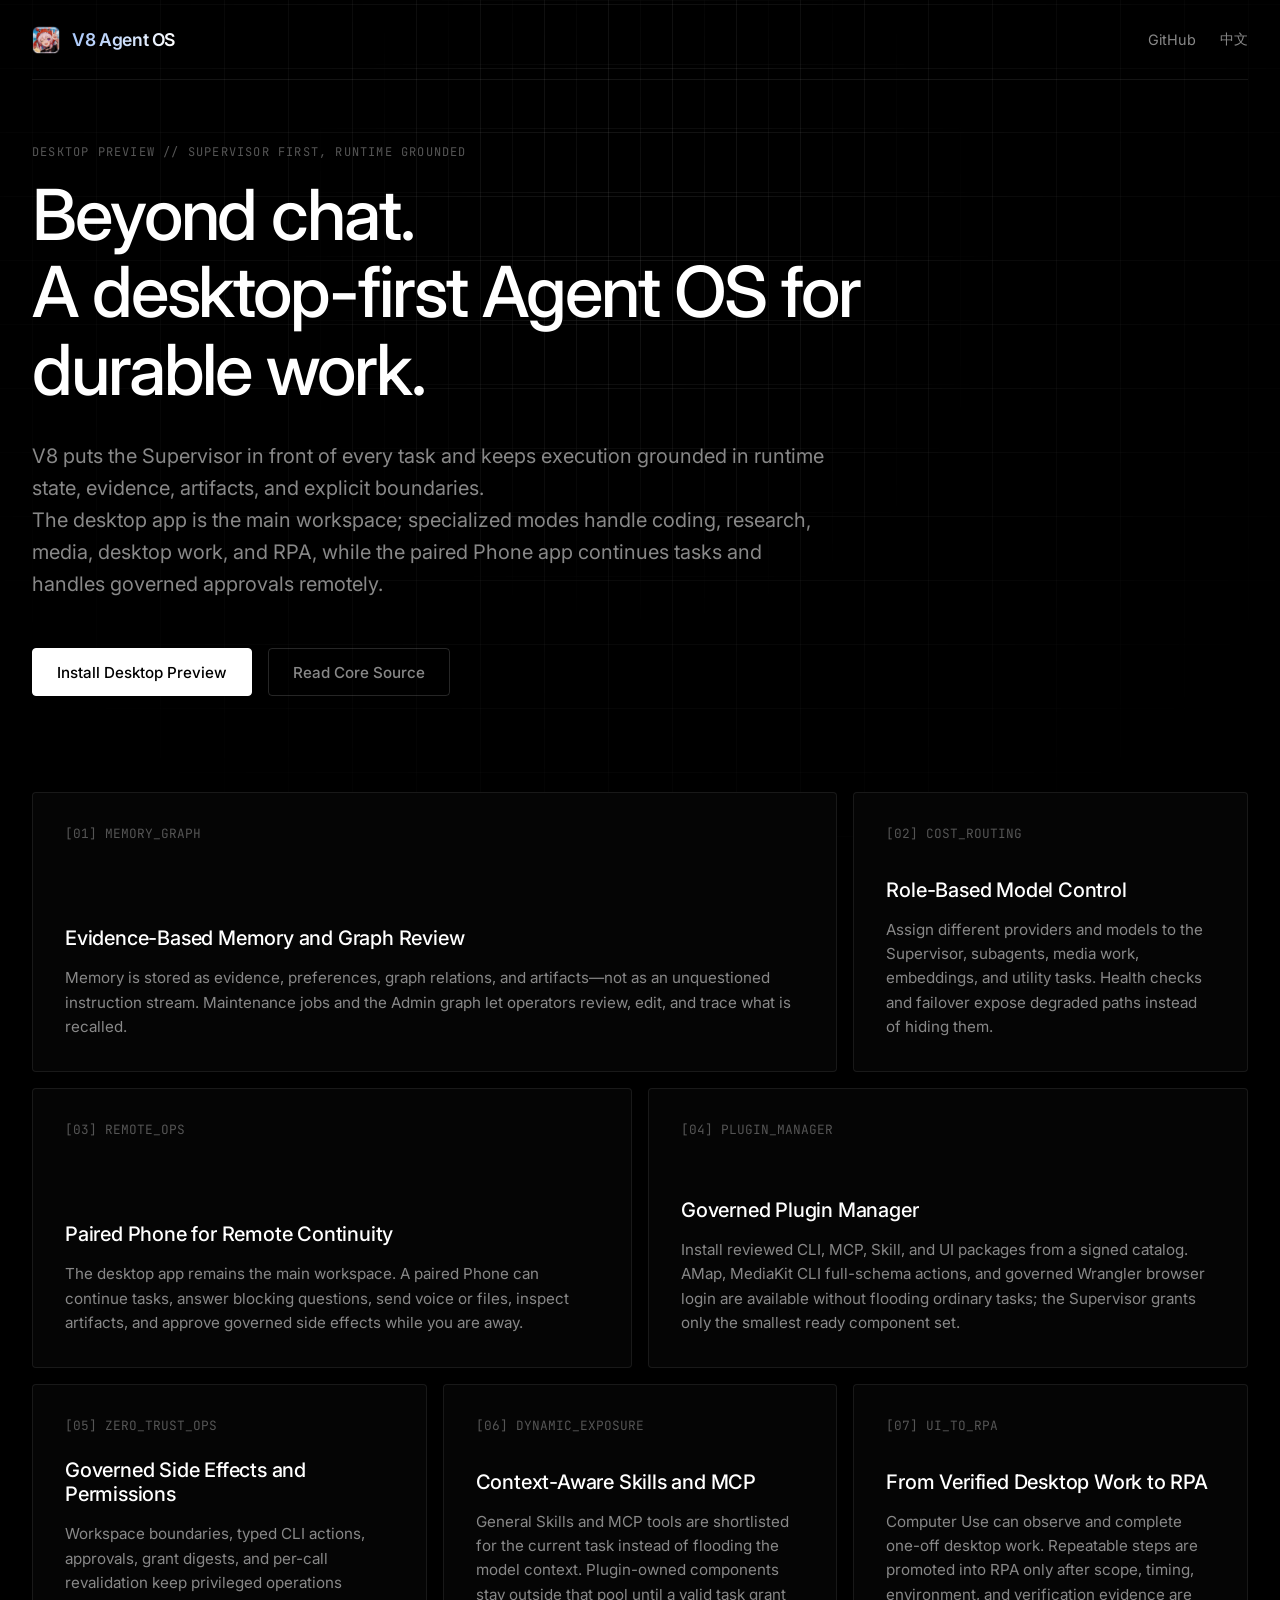
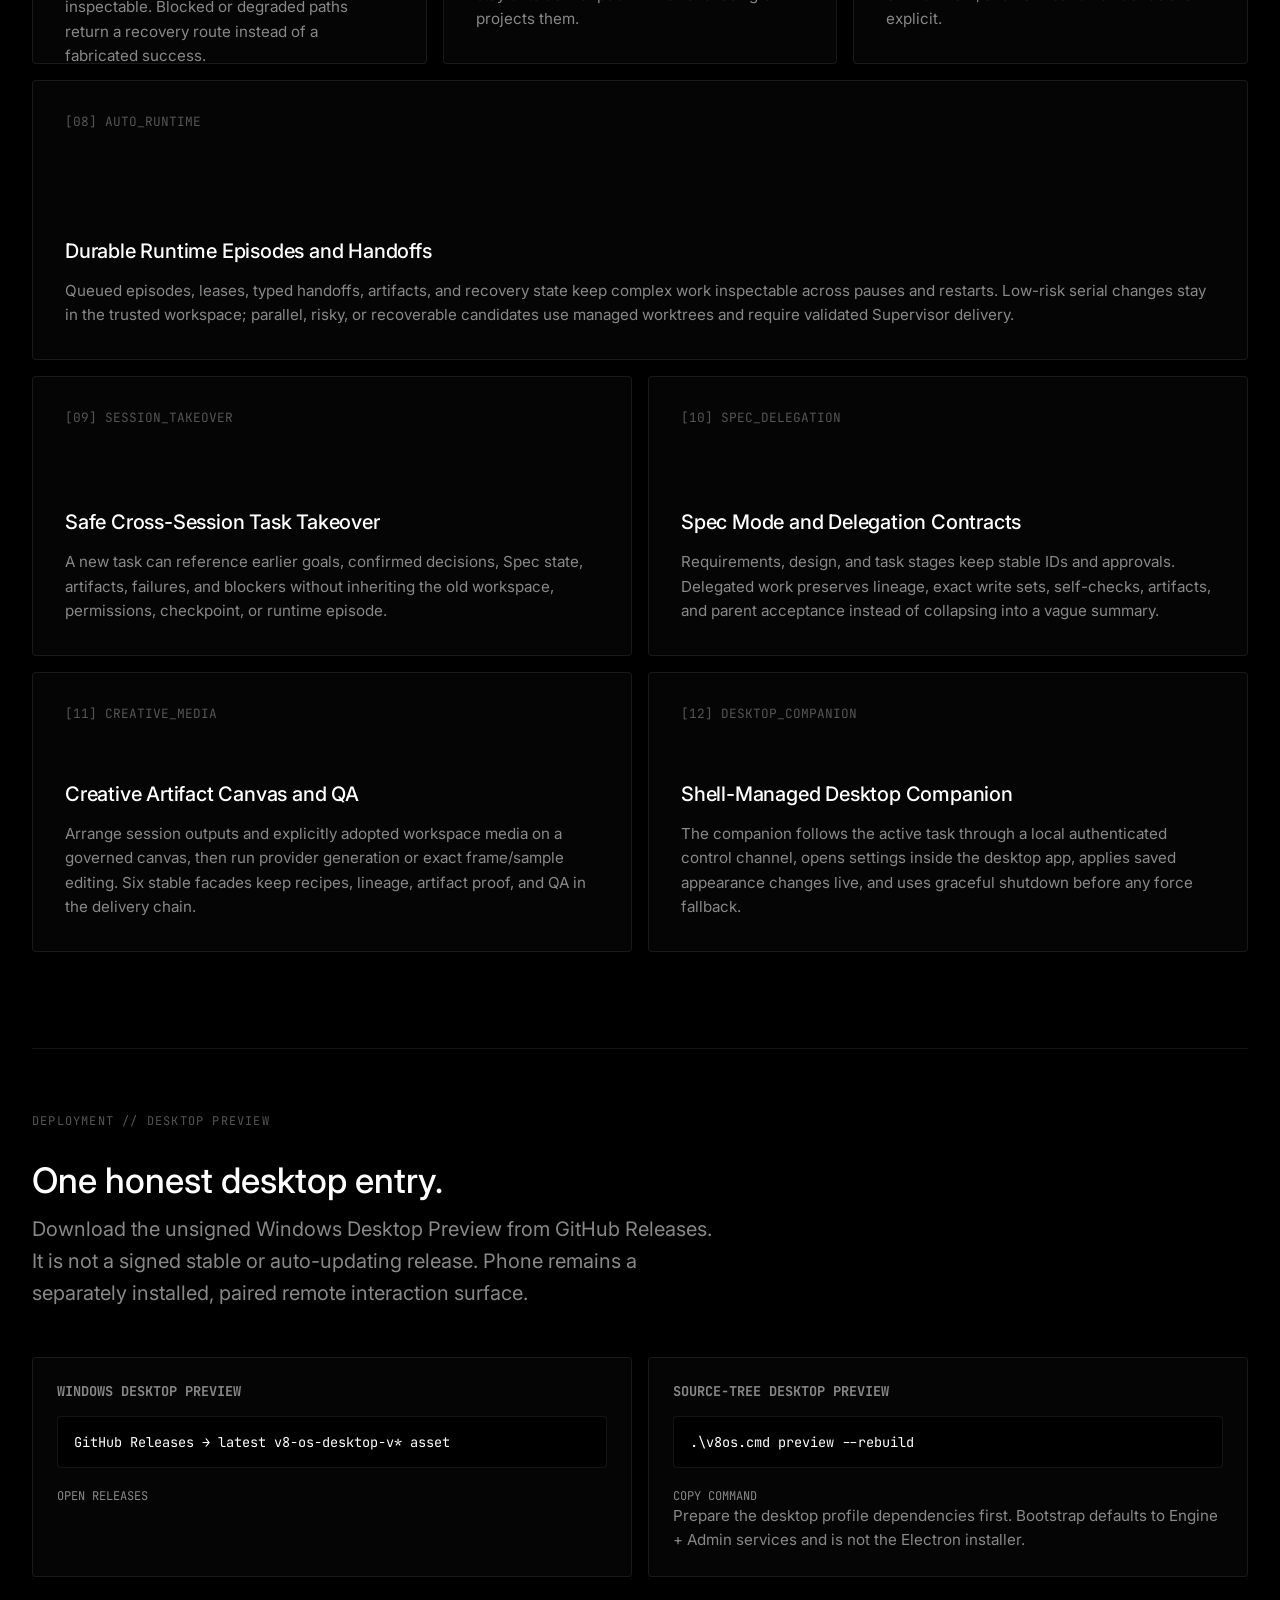
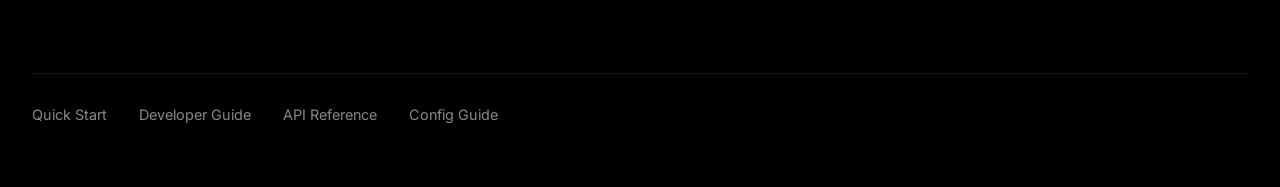
==== index.html @ 0bb6c333 "docs(site): surface creative workbench and plugin packages" ====
<!doctype html>
<html lang="en">
  <head>
    <meta charset="UTF-8" />
    <meta name="viewport" content="width=device-width, initial-scale=1.0" />
    <title>V8 Agent OS - Desktop-First Agent Workspace</title>
    <meta
      name="description"
      content="V8 Agent OS is a local-first desktop Agent workspace with Supervisor-led orchestration, recoverable runtimes, governed plugins, paired Phone access, a Creative Artifact Canvas, and verifiable artifacts."
    />
    <link rel="icon" type="image/png" href="./assets/brand-mark.png" />
    <link rel="stylesheet" href="./assets/styles.css" />
    <link href="https://fonts.googleapis.com/css2?family=Inter:wght@400;500;600&family=JetBrains+Mono:wght@400;500&display=swap" rel="stylesheet">
  </head>
  <body>
    <div class="site-shell">
      
      <header class="topbar">
        <a class="brand" href="./index.html">
          <img src="./assets/brand-mark.png" alt="V8 Agent OS Logo" />
          <span>V8 Agent OS</span>
        </a>
        <div class="topbar-actions">
          <a href="https://github.com/justForever17/v8-agent-os" target="_blank" rel="noreferrer">GitHub</a>
          <a href="./zh/index.html">中文</a>
        </div>
      </header>

      <main>
        <section class="hero">
          <span class="mono-label">Desktop Preview // Supervisor First, Runtime Grounded</span>
          <h1 class="display">Beyond chat.<br />A desktop-first Agent OS for durable work.</h1>
          <p class="lede">
            V8 puts the Supervisor in front of every task and keeps execution grounded in runtime state, evidence, artifacts, and explicit boundaries.<br />
            The desktop app is the main workspace; specialized modes handle coding, research, media, desktop work, and RPA, while the paired Phone app continues tasks and handles governed approvals remotely.
          </p>
          <div class="hero-actions">
            <a class="btn btn-primary" href="#install">Install Desktop Preview</a>
            <a class="btn btn-secondary" href="https://github.com/justForever17/v8-agent-os" target="_blank">Read Core Source</a>
          </div>
        </section>

        <section class="bento-grid">
          
          <!-- 1. MEMORY -->
          <article class="bento-card span-8">
            <div class="flip-inner">
              <div class="flip-front">
                <div class="card-icon">[01] MEMORY_GRAPH</div>
                <h3 class="card-title">Evidence-Based Memory and Graph Review</h3>
                <p class="card-desc">Memory is stored as evidence, preferences, graph relations, and artifacts—not as an unquestioned instruction stream. Maintenance jobs and the Admin graph let operators review, edit, and trace what is recalled.</p>
              </div>
              <div class="flip-back">
                <div class="card-image-wrapper">
                  <img src="./image/memory.png" alt="Memory Graph UI" />
                </div>
              </div>
            </div>
          </article>

          <!-- 2. ROUTING -->
          <article class="bento-card span-4">
            <div class="flip-inner">
              <div class="flip-front">
                <div class="card-icon">[02] COST_ROUTING</div>
                <h3 class="card-title">Role-Based Model Control</h3>
                <p class="card-desc">Assign different providers and models to the Supervisor, subagents, media work, embeddings, and utility tasks. Health checks and failover expose degraded paths instead of hiding them.</p>
              </div>
              <div class="flip-back">
                <div class="card-image-wrapper">
                  <img src="./image/localmodel.png" alt="Local Model Routing" />
                </div>
              </div>
            </div>
          </article>

          <!-- 8. MOBILE REMOTE OPS -->
          <article class="bento-card span-6">
            <div class="flip-inner">
              <div class="flip-front">
                <div class="card-icon">[03] REMOTE_OPS</div>
                <h3 class="card-title">Paired Phone for Remote Continuity</h3>
                <p class="card-desc">The desktop app remains the main workspace. A paired Phone can continue tasks, answer blocking questions, send voice or files, inspect artifacts, and approve governed side effects while you are away.</p>
              </div>
              <div class="flip-back">
                <div class="card-image-wrapper multi-phone">
                  <img src="./image/phone1.png" alt="Remote App 1" />
                  <img src="./image/phone2.png" alt="Remote App 2" />
                  <img src="./image/phone3.png" alt="Remote App 3" />
                </div>
              </div>
            </div>
          </article>

          <!-- 3. PLUGIN GOVERNANCE -->
          <article class="bento-card span-6">
            <div class="flip-inner">
              <div class="flip-front">
                <div class="card-icon">[04] PLUGIN_MANAGER</div>
                <h3 class="card-title">Governed Plugin Manager</h3>
                <p class="card-desc">Install reviewed CLI, MCP, Skill, and UI packages from a signed catalog. AMap, MediaKit CLI full-schema actions, and governed Wrangler browser login are available without flooding ordinary tasks; the Supervisor grants only the smallest ready component set.</p>
              </div>
              <div class="flip-back">
                <div class="card-image-wrapper">
                  <img src="./image/v8bridge.png" alt="V8 Plugin Manager" />
                </div>
              </div>
            </div>
          </article>

          <!-- 4. ZERO TRUST -->
          <article class="bento-card span-4">
            <div class="flip-inner">
              <div class="flip-front">
                <div class="card-icon">[05] ZERO_TRUST_OPS</div>
                <h3 class="card-title">Governed Side Effects and Permissions</h3>
                <p class="card-desc">Workspace boundaries, typed CLI actions, approvals, grant digests, and per-call revalidation keep privileged operations inspectable. Blocked or degraded paths return a recovery route instead of a fabricated success.</p>
              </div>
              <div class="flip-back">
                <div class="card-image-wrapper">
                  <img src="./image/operations-center.png" alt="Operations Center Approval" />
                </div>
              </div>
            </div>
          </article>

          <!-- 5. NO BLOAT -->
          <article class="bento-card span-4">
            <div class="flip-inner">
              <div class="flip-front">
                <div class="card-icon">[06] DYNAMIC_EXPOSURE</div>
                <h3 class="card-title">Context-Aware Skills and MCP</h3>
                <p class="card-desc">General Skills and MCP tools are shortlisted for the current task instead of flooding the model context. Plugin-owned components stay outside that pool until a valid task grant projects them.</p>
              </div>
              <div class="flip-back">
                <div class="card-image-wrapper">
                  <img src="./image/mcpskills.png" alt="Dynamic Skill Reranking" />
                </div>
              </div>
            </div>
          </article>

          <!-- 6. RPA -->
          <article class="bento-card span-4">
            <div class="flip-inner">
              <div class="flip-front">
                <div class="card-icon">[07] UI_TO_RPA</div>
                <h3 class="card-title">From Verified Desktop Work to RPA</h3>
                <p class="card-desc">Computer Use can observe and complete one-off desktop work. Repeatable steps are promoted into RPA only after scope, timing, environment, and verification evidence are explicit.</p>
              </div>
              <div class="flip-back">
                <div class="card-image-wrapper">
                  <img src="./image/RPA.png" alt="Computer Use to RPA" />
                </div>
              </div>
            </div>
          </article>

          <!-- 7. RUNTIME -->
          <article class="bento-card span-12">
            <div class="flip-inner">
              <div class="flip-front">
                <div class="card-icon">[08] AUTO_RUNTIME</div>
                <h3 class="card-title">Durable Runtime Episodes and Handoffs</h3>
                <p class="card-desc">Queued episodes, leases, typed handoffs, artifacts, and recovery state keep complex work inspectable across pauses and restarts. Low-risk serial changes stay in the trusted workspace; parallel, risky, or recoverable candidates use managed worktrees and require validated Supervisor delivery.</p>
              </div>
              <div class="flip-back">
                <div class="card-image-wrapper">
                  <img src="./image/automation.png" alt="Auto Runtime Decoupling" />
                </div>
              </div>
            </div>
          </article>

          <!-- 9. SESSION CONTINUITY -->
          <article class="bento-card span-6">
            <div class="flip-inner">
              <div class="flip-front">
                <div class="card-icon">[09] SESSION_TAKEOVER</div>
                <h3 class="card-title">Safe Cross-Session Task Takeover</h3>
                <p class="card-desc">A new task can reference earlier goals, confirmed decisions, Spec state, artifacts, failures, and blockers without inheriting the old workspace, permissions, checkpoint, or runtime episode.</p>
              </div>
              <div class="flip-back">
                <div class="card-image-wrapper">
                  <div class="feature-placeholder" role="img" aria-label="Cross-session takeover screenshot placeholder">
                    <span>SCREENSHOT PENDING</span>
                    <strong>Cross-session takeover</strong>
                    <small>Replace with the current Web and Phone reference flow.</small>
                  </div>
                </div>
              </div>
            </div>
          </article>

          <!-- 10. SPEC AND DELEGATION -->
          <article class="bento-card span-6">
            <div class="flip-inner">
              <div class="flip-front">
                <div class="card-icon">[10] SPEC_DELEGATION</div>
                <h3 class="card-title">Spec Mode and Delegation Contracts</h3>
                <p class="card-desc">Requirements, design, and task stages keep stable IDs and approvals. Delegated work preserves lineage, exact write sets, self-checks, artifacts, and parent acceptance instead of collapsing into a vague summary.</p>
              </div>
              <div class="flip-back">
                <div class="card-image-wrapper">
                  <div class="feature-placeholder" role="img" aria-label="Spec Mode and delegation screenshot placeholder">
                    <span>SCREENSHOT PENDING</span>
                    <strong>Spec and delegation</strong>
                    <small>Replace with approved stages and typed handoff evidence.</small>
                  </div>
                </div>
              </div>
            </div>
          </article>

          <!-- 11. CREATIVE MEDIA -->
          <article class="bento-card span-6">
            <div class="flip-inner">
              <div class="flip-front">
                <div class="card-icon">[11] CREATIVE_MEDIA</div>
                <h3 class="card-title">Creative Artifact Canvas and QA</h3>
                <p class="card-desc">Arrange session outputs and explicitly adopted workspace media on a governed canvas, then run provider generation or exact frame/sample editing. Six stable facades keep recipes, lineage, artifact proof, and QA in the delivery chain.</p>
              </div>
              <div class="flip-back">
                <div class="card-image-wrapper">
                  <div class="feature-placeholder" role="img" aria-label="Creative Artifact Canvas screenshot placeholder">
                    <span>SCREENSHOT PENDING</span>
                    <strong>Creative Artifact Canvas</strong>
                    <small>Replace with the current canvas, workspace assets, and exact editing surface.</small>
                  </div>
                </div>
              </div>
            </div>
          </article>

          <!-- 12. DESKTOP COMPANION -->
          <article class="bento-card span-6">
            <div class="flip-inner">
              <div class="flip-front">
                <div class="card-icon">[12] DESKTOP_COMPANION</div>
                <h3 class="card-title">Shell-Managed Desktop Companion</h3>
                <p class="card-desc">The companion follows the active task through a local authenticated control channel, opens settings inside the desktop app, applies saved appearance changes live, and uses graceful shutdown before any force fallback.</p>
              </div>
              <div class="flip-back">
                <div class="card-image-wrapper">
                  <div class="feature-placeholder" role="img" aria-label="Desktop companion screenshot placeholder">
                    <span>SCREENSHOT PENDING</span>
                    <strong>Desktop companion</strong>
                    <small>Replace with task sync and managed lifecycle screens.</small>
                  </div>
                </div>
              </div>
            </div>
          </article>

        </section>

        <section id="install" class="tech-section">
          <span class="mono-label">Deployment // Desktop Preview</span>
          <h2 class="display" style="font-size: 2.2rem; margin-bottom: 12px; font-weight: 500;">One honest desktop entry.</h2>
          <p class="lede" style="max-width: 680px;">Download the unsigned Windows Desktop Preview from GitHub Releases. It is not a signed stable or auto-updating release. Phone remains a separately installed, paired remote interaction surface.</p>
          
          <div class="install-grid">
            <div class="install-box">
              <h3>Windows Desktop Preview</h3>
              <div class="code-block">GitHub Releases → latest v8-os-desktop-v* asset</div>
              <button class="copy-btn" onclick="window.open('https://github.com/justForever17/v8-agent-os/releases', '_blank', 'noopener')">Open Releases</button>
            </div>
            
            <div class="install-box">
              <h3>Source-tree desktop preview</h3>
              <div class="code-block">.\v8os.cmd preview --rebuild</div>
              <button class="copy-btn" onclick="navigator.clipboard.writeText('.\\v8os.cmd preview --rebuild')">Copy Command</button>
              <p class="card-desc">Prepare the desktop profile dependencies first. Bootstrap defaults to Engine + Admin services and is not the Electron installer.</p>
            </div>
          </div>
        </section>

        <footer class="footer-nav">
          <a href="https://github.com/justForever17/v8-agent-os/blob/main/docs/V8_AGENT_OS_QUICK_START_ZH.md" target="_blank">Quick Start</a>
          <a href="https://github.com/justForever17/v8-agent-os/blob/main/docs/V8_AGENT_OS_DEVELOPER_GUIDE_ZH.md" target="_blank">Developer Guide</a>
          <a href="https://github.com/justForever17/v8-agent-os/blob/main/docs/V8_AGENT_OS_API_REFERENCE_ZH.md" target="_blank">API Reference</a>
          <a href="https://github.com/justForever17/v8-agent-os/blob/main/docs/V8_AGENT_OS_CONFIG_GUIDE_ZH.md" target="_blank">Config Guide</a>
        </footer>
      </main>
    </div>
    <div id="image-lightbox" class="lightbox">
      <div class="lightbox-content">
        <button id="lightbox-close" class="lightbox-close">&times;</button>
        <img id="lightbox-img" class="lightbox-img" src="" alt="Expanded View" />
      </div>
    </div>
    <script>
      document.addEventListener('DOMContentLoaded', () => {
        const lightbox = document.getElementById('image-lightbox');
        const lightboxImg = document.getElementById('lightbox-img');
        const closeBtn = document.getElementById('lightbox-close');
        
        document.querySelectorAll('.card-image-wrapper img').forEach(img => {
          img.addEventListener('click', (e) => {
            e.stopPropagation();
            lightboxImg.src = img.src;
            lightbox.classList.add('active');
            document.body.style.overflow = 'hidden';
          });
        });
        
        const closeLightbox = () => {
          lightbox.classList.remove('active');
          document.body.style.overflow = '';
          setTimeout(() => { lightboxImg.src = ''; }, 300);
        };
        
        closeBtn.addEventListener('click', closeLightbox);
        lightbox.addEventListener('click', (e) => {
          if (e.target === lightbox || e.target.classList.contains('lightbox-content')) {
            closeLightbox();
          }
        });
        document.addEventListener('keydown', (e) => {
          if (e.key === 'Escape' && lightbox.classList.contains('active')) {
            closeLightbox();
          }
        });
      });
    </script>
  </body>
</html>
---- assets/styles.css ----
:root {
  --bg-deep: #000000;
  --bg-panel: #050505;
  --bg-hover: #0a0a0a;
  --line-faint: rgba(255, 255, 255, 0.08);
  --line-solid: rgba(255, 255, 255, 0.15);
  --line-active: rgba(255, 255, 255, 0.4);
  
  --text-main: #ffffff;
  --text-muted: #888888;
  --text-faint: #555555;
  --accent: #ffffff;
  
  --font-sans: "Inter", -apple-system, BlinkMacSystemFont, "Segoe UI", Roboto, "Helvetica Neue", Arial, sans-serif;
  --font-mono: "JetBrains Mono", "Menlo", "Consolas", monospace;
  
  --shell-width: 1400px;
  --topbar-height: 80px;
  --radius: 4px;
  
  color-scheme: dark;
}

* { box-sizing: border-box; }

body, html {
  margin: 0;
  padding: 0;
  min-height: 100%;
  background: var(--bg-deep);
  color: var(--text-main);
  font-family: var(--font-sans);
  -webkit-font-smoothing: antialiased;
  -moz-osx-font-smoothing: grayscale;
}

/* Static base grid */
body::before {
  content: "";
  position: fixed;
  inset: 0;
  pointer-events: none;
  background-image:
    linear-gradient(var(--line-faint) 1px, transparent 1px),
    linear-gradient(90deg, var(--line-faint) 1px, transparent 1px);
  background-size: 64px 64px;
  background-position: center bottom;
  mask-image: radial-gradient(circle at center 20%, rgba(0,0,0,1) 0%, rgba(0,0,0,0) 80%);
  -webkit-mask-image: radial-gradient(circle at center 20%, rgba(0,0,0,1) 0%, rgba(0,0,0,0) 80%);
  z-index: 0;
}

/* Flowing light effect along the grid */
@keyframes gridFlow {
  0% { background-position: 0 0; }
  100% { background-position: 64px 64px; }
}
body::after {
  content: "";
  position: fixed;
  inset: 0;
  pointer-events: none;
  background-image:
    linear-gradient(var(--line-active) 1px, transparent 1px),
    linear-gradient(90deg, var(--line-active) 1px, transparent 1px);
  background-size: 64px 64px;
  animation: gridFlow 5s linear infinite;
  mask-image: radial-gradient(circle at center 30%, rgba(0,0,0,0.2) 0%, transparent 40%);
  -webkit-mask-image: radial-gradient(circle at center 30%, rgba(0,0,0,0.2) 0%, transparent 40%);
  z-index: 0;
}

a, button {
  color: inherit;
  text-decoration: none;
}

button {
  cursor: pointer;
  background: none;
  border: none;
  padding: 0;
}

/* Base Layout */
.site-shell {
  position: relative;
  z-index: 1;
  width: min(100%, var(--shell-width));
  margin: 0 auto;
  padding: 0 32px 64px;
  display: flex;
  flex-direction: column;
}

/* Topbar */
.topbar {
  display: flex;
  justify-content: space-between;
  align-items: center;
  height: var(--topbar-height);
  border-bottom: 1px solid var(--line-faint);
  margin-bottom: 64px;
}

.brand {
  display: flex;
  align-items: center;
  gap: 12px;
  font-weight: 600;
  font-size: 1.1rem;
  letter-spacing: -0.02em;
}

.brand img {
  width: 28px;
  height: 28px;
  border-radius: 4px;
}

@keyframes textShine {
  to {
    background-position: 200% center;
  }
}

.brand span {
  background: linear-gradient(
    110deg,
    #a8c7fa 0%,
    #d3e3fc 30%,
    #ffffff 50%,
    #d3e3fc 70%,
    #a8c7fa 100%
  );
  background-size: 200% auto;
  color: transparent;
  -webkit-background-clip: text;
  background-clip: text;
  animation: textShine 5s linear infinite;
}

.topbar-actions {
  display: flex;
  align-items: center;
  gap: 24px;
  font-size: 0.9rem;
  color: var(--text-muted);
}

.topbar-actions a:hover {
  color: var(--text-main);
}

/* Monospace Tags / Eyebrows */
.mono-label {
  font-family: var(--font-mono);
  font-size: 0.75rem;
  text-transform: uppercase;
  letter-spacing: 0.1em;
  color: var(--text-faint);
  display: block;
  margin-bottom: 16px;
}

/* Hero Section */
.hero {
  max-width: 960px;
  margin-bottom: 96px;
}

h1.display {
  font-size: clamp(2.8rem, 5.5vw, 4.5rem);
  font-weight: 500;
  line-height: 1.1;
  letter-spacing: -0.03em;
  margin: 0 0 32px 0;
}

.lede {
  font-size: clamp(1rem, 1.8vw, 1.25rem);
  line-height: 1.6;
  color: var(--text-muted);
  max-width: 800px;
  margin: 0 0 48px 0;
  font-weight: 400;
}

.hero-actions {
  display: flex;
  gap: 16px;
  flex-wrap: wrap;
}

.btn {
  display: inline-flex;
  align-items: center;
  justify-content: center;
  height: 48px;
  padding: 0 24px;
  font-size: 0.95rem;
  font-weight: 500;
  border-radius: var(--radius);
  transition: all 0.2s ease;
}

.btn-primary {
  background: var(--text-main);
  color: var(--bg-deep);
  border: 1px solid var(--text-main);
}

.btn-primary:hover {
  background: transparent;
  color: var(--text-main);
}

.btn-secondary {
  background: transparent;
  color: var(--text-muted);
  border: 1px solid var(--line-solid);
}

.btn-secondary:hover {
  border-color: var(--text-main);
  color: var(--text-main);
}

/* Bento Grid System for Features */
.bento-grid {
  display: grid;
  grid-template-columns: repeat(12, 1fr);
  gap: 16px;
  margin-bottom: 96px;
}

/* Flip Card Container */
.bento-card {
  perspective: 1500px;
  background: transparent;
  cursor: pointer;
  min-height: 280px;
  border-radius: var(--radius);
}

.flip-inner {
  position: relative;
  width: 100%;
  height: 100%;
  transition: transform 0.6s cubic-bezier(0.175, 0.885, 0.32, 1.275);
  transform-style: preserve-3d;
}

.bento-card:hover .flip-inner {
  transform: rotateY(180deg);
}

/* Front & Back Faces */
.flip-front, .flip-back {
  position: absolute;
  top: 0; left: 0;
  width: 100%; height: 100%;
  backface-visibility: hidden;
  border-radius: var(--radius);
  border: 1px solid var(--line-faint);
  background: var(--bg-panel);
}

.flip-front {
  padding: 32px;
  display: flex;
  flex-direction: column;
}

.flip-back {
  transform: rotateY(180deg);
  background: #020202;
  border-color: var(--line-active);
  overflow: hidden;
  display: flex;
  align-items: center;
  justify-content: center;
}

.bento-card:hover .flip-front {
  border-color: var(--line-active);
}

/* Spanning classes */
.span-4 { grid-column: span 4; }
.span-6 { grid-column: span 6; }
.span-8 { grid-column: span 8; }
.span-12 { grid-column: span 12; }

@media (max-width: 1024px) {
  .span-4, .span-6, .span-8 { grid-column: span 6; }
}

@media (max-width: 768px) {
  .span-4, .span-6, .span-8, .span-12 { grid-column: span 12; }
}

.card-title {
  font-size: 1.25rem;
  font-weight: 500;
  margin: 0 0 16px 0;
  letter-spacing: -0.01em;
  color: var(--text-main);
}

.card-desc {
  font-size: 0.95rem;
  line-height: 1.6;
  color: var(--text-muted);
  margin: 0;
}

.card-icon {
  font-family: var(--font-mono);
  font-size: 0.8rem;
  color: var(--text-faint);
  margin-bottom: auto;
  padding-bottom: 24px;
}

/* Back face images / screenshots */
.card-image-wrapper {
  width: 100%;
  height: 100%;
  padding: 16px;
  display: flex;
  align-items: center;
  justify-content: center;
  gap: 16px;
}

.card-image-wrapper img {
  max-width: 100%;
  max-height: 100%;
  object-fit: contain;
  border-radius: 4px;
  box-shadow: 0 4px 20px rgba(0,0,0,0.5);
}

.feature-placeholder {
  width: 100%;
  min-height: 100%;
  border: 1px dashed var(--line-active);
  border-radius: 4px;
  background:
    radial-gradient(circle at 50% 25%, rgba(255, 255, 255, 0.08), transparent 42%),
    var(--bg-panel);
  display: flex;
  flex-direction: column;
  align-items: center;
  justify-content: center;
  gap: 10px;
  padding: 32px;
  text-align: center;
  color: var(--text-muted);
}

.feature-placeholder span {
  color: var(--text-faint);
}

.feature-placeholder strong {
  color: var(--text-main);
}

.feature-placeholder small {
  max-width: 34ch;
}

.multi-phone {
  display: flex;
  justify-content: center;
  align-items: center;
  gap: 12px;
}
.multi-phone img {
  height: 100%;
  max-height: 380px;
  border-radius: 6px;
  border: 1px solid var(--line-solid);
}

/* Technical Specs / Installation Section */
.tech-section {
  border-top: 1px solid var(--line-faint);
  padding-top: 64px;
  margin-bottom: 96px;
}

.install-grid {
  display: grid;
  grid-template-columns: repeat(auto-fit, minmax(320px, 1fr));
  gap: 16px;
  margin-top: 32px;
}

.install-box {
  border: 1px solid var(--line-faint);
  background: var(--bg-panel);
  padding: 24px;
  border-radius: var(--radius);
}

.install-box h3 {
  font-family: var(--font-mono);
  font-size: 0.85rem;
  margin: 0 0 16px 0;
  color: var(--text-muted);
  text-transform: uppercase;
}

.code-block {
  font-family: var(--font-mono);
  font-size: 0.85rem;
  color: var(--text-main);
  background: var(--bg-deep);
  border: 1px solid var(--line-faint);
  padding: 16px;
  border-radius: var(--radius);
  overflow-x: auto;
  white-space: pre;
  margin-bottom: 16px;
}

.copy-btn {
  font-family: var(--font-mono);
  font-size: 0.75rem;
  color: var(--text-muted);
  text-transform: uppercase;
  transition: color 0.2s ease;
}

.copy-btn:hover {
  color: var(--text-main);
}

/* Footer / Docs */
.footer-nav {
  display: flex;
  gap: 32px;
  border-top: 1px solid var(--line-faint);
  padding-top: 32px;
  font-size: 0.9rem;
}

.footer-nav a {
  color: var(--text-muted);
  transition: color 0.2s ease;
}

.footer-nav a:hover {
  color: var(--text-main);
}

.text-highlight {
  color: var(--text-main);
}

@media (max-width: 768px) {
  .site-shell { padding: 0 20px 40px; }
  .hero { margin-bottom: 64px; }
  .footer-nav { flex-direction: column; gap: 16px; }
}

@media (prefers-reduced-motion: reduce) {
  body::after {
    animation: none;
  }

  .flip-inner,
  .lightbox {
    transition: none;
  }
}

/* Lightbox styles */
.lightbox {
  position: fixed;
  inset: 0;
  z-index: 9999;
  background: rgba(0, 0, 0, 0.85);
  backdrop-filter: blur(10px);
  -webkit-backdrop-filter: blur(10px);
  display: flex;
  justify-content: center;
  align-items: center;
  opacity: 0;
  pointer-events: none;
  transition: opacity 0.3s ease;
}

.lightbox.active {
  opacity: 1;
  pointer-events: all;
}

.lightbox-content {
  position: relative;
  max-width: 90vw;
  max-height: 90vh;
  display: flex;
  justify-content: center;
  align-items: center;
}

.lightbox-img {
  max-width: 100%;
  max-height: 90vh;
  object-fit: contain;
  border-radius: 4px;
  box-shadow: 0 20px 40px rgba(0,0,0,0.5);
  transform: scale(0.95);
  transition: transform 0.3s cubic-bezier(0.16, 1, 0.3, 1);
}

.lightbox.active .lightbox-img {
  transform: scale(1);
}

.lightbox-close {
  position: absolute;
  top: -40px;
  right: 0;
  background: transparent;
  border: none;
  color: #fff;
  font-size: 32px;
  cursor: pointer;
  opacity: 0.7;
  transition: opacity 0.2s;
}

.lightbox-close:hover {
  opacity: 1;
}

.card-image-wrapper img {
  cursor: zoom-in;
}
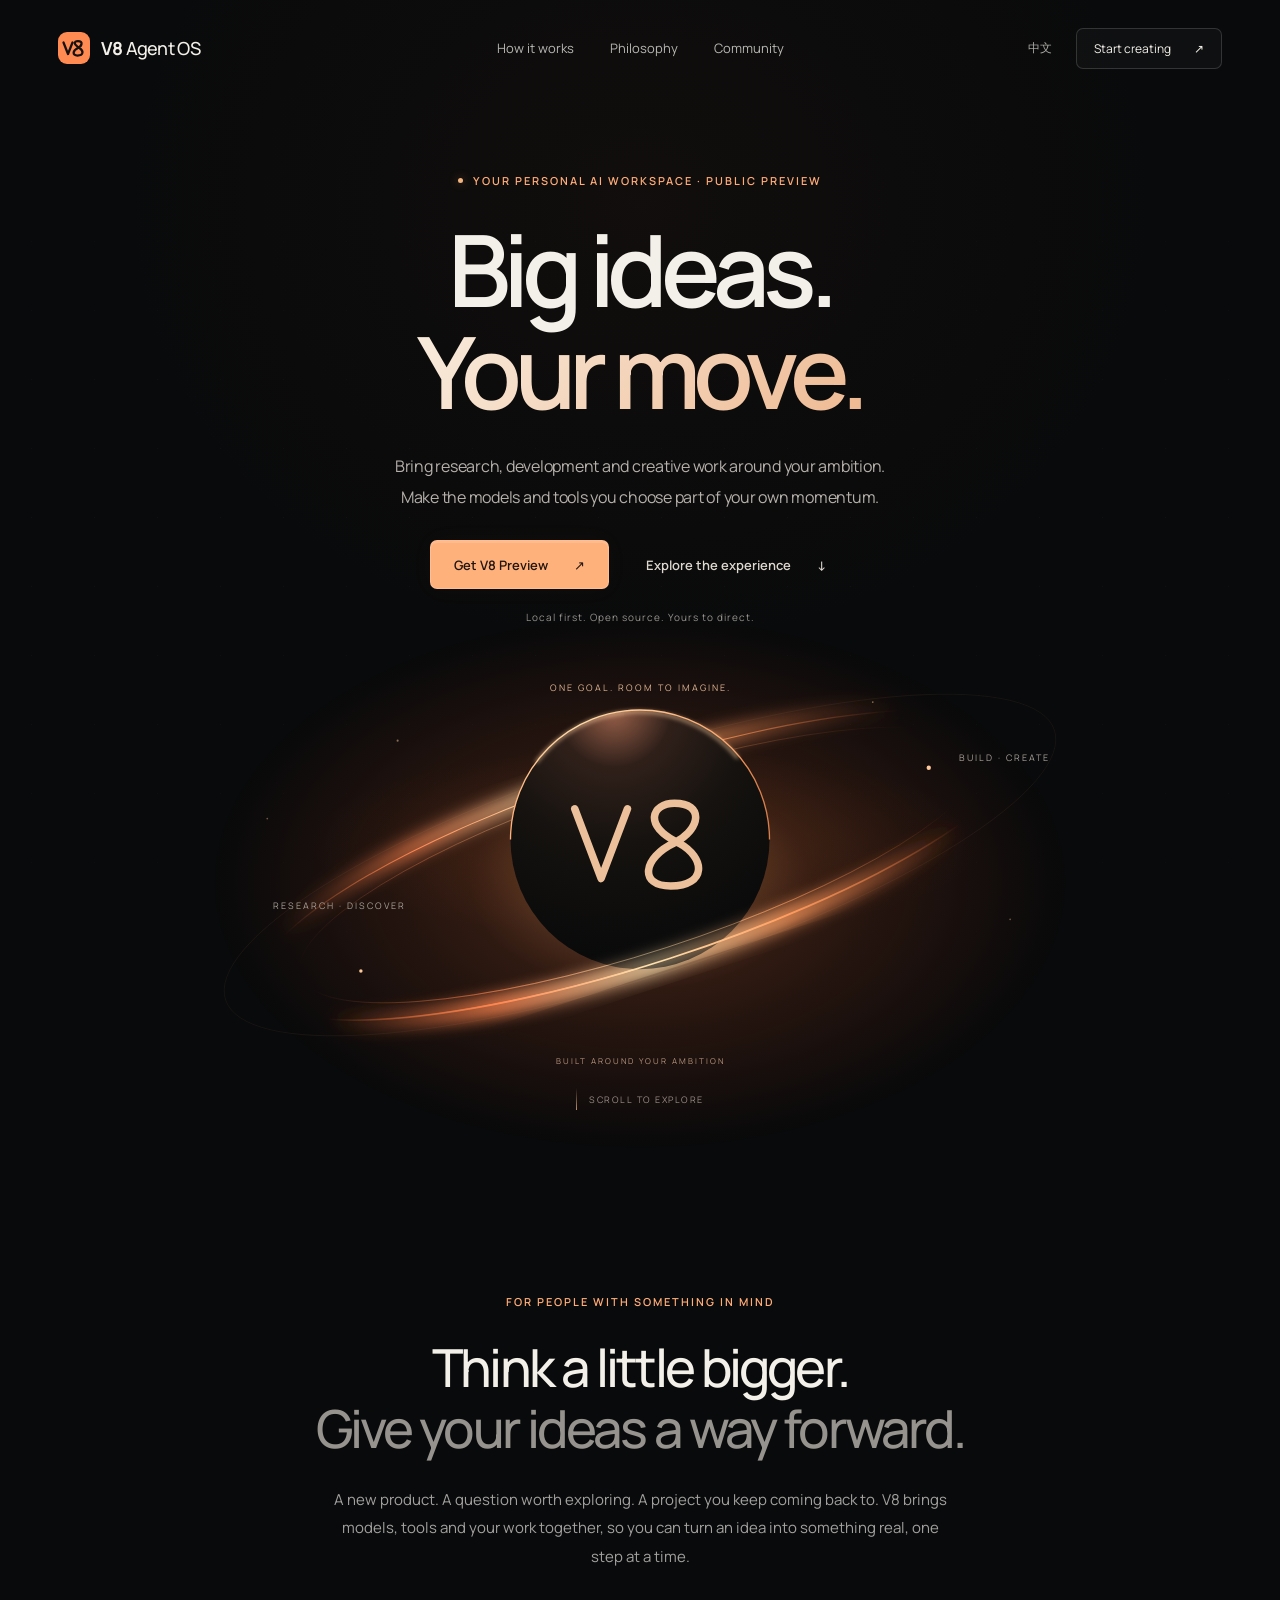
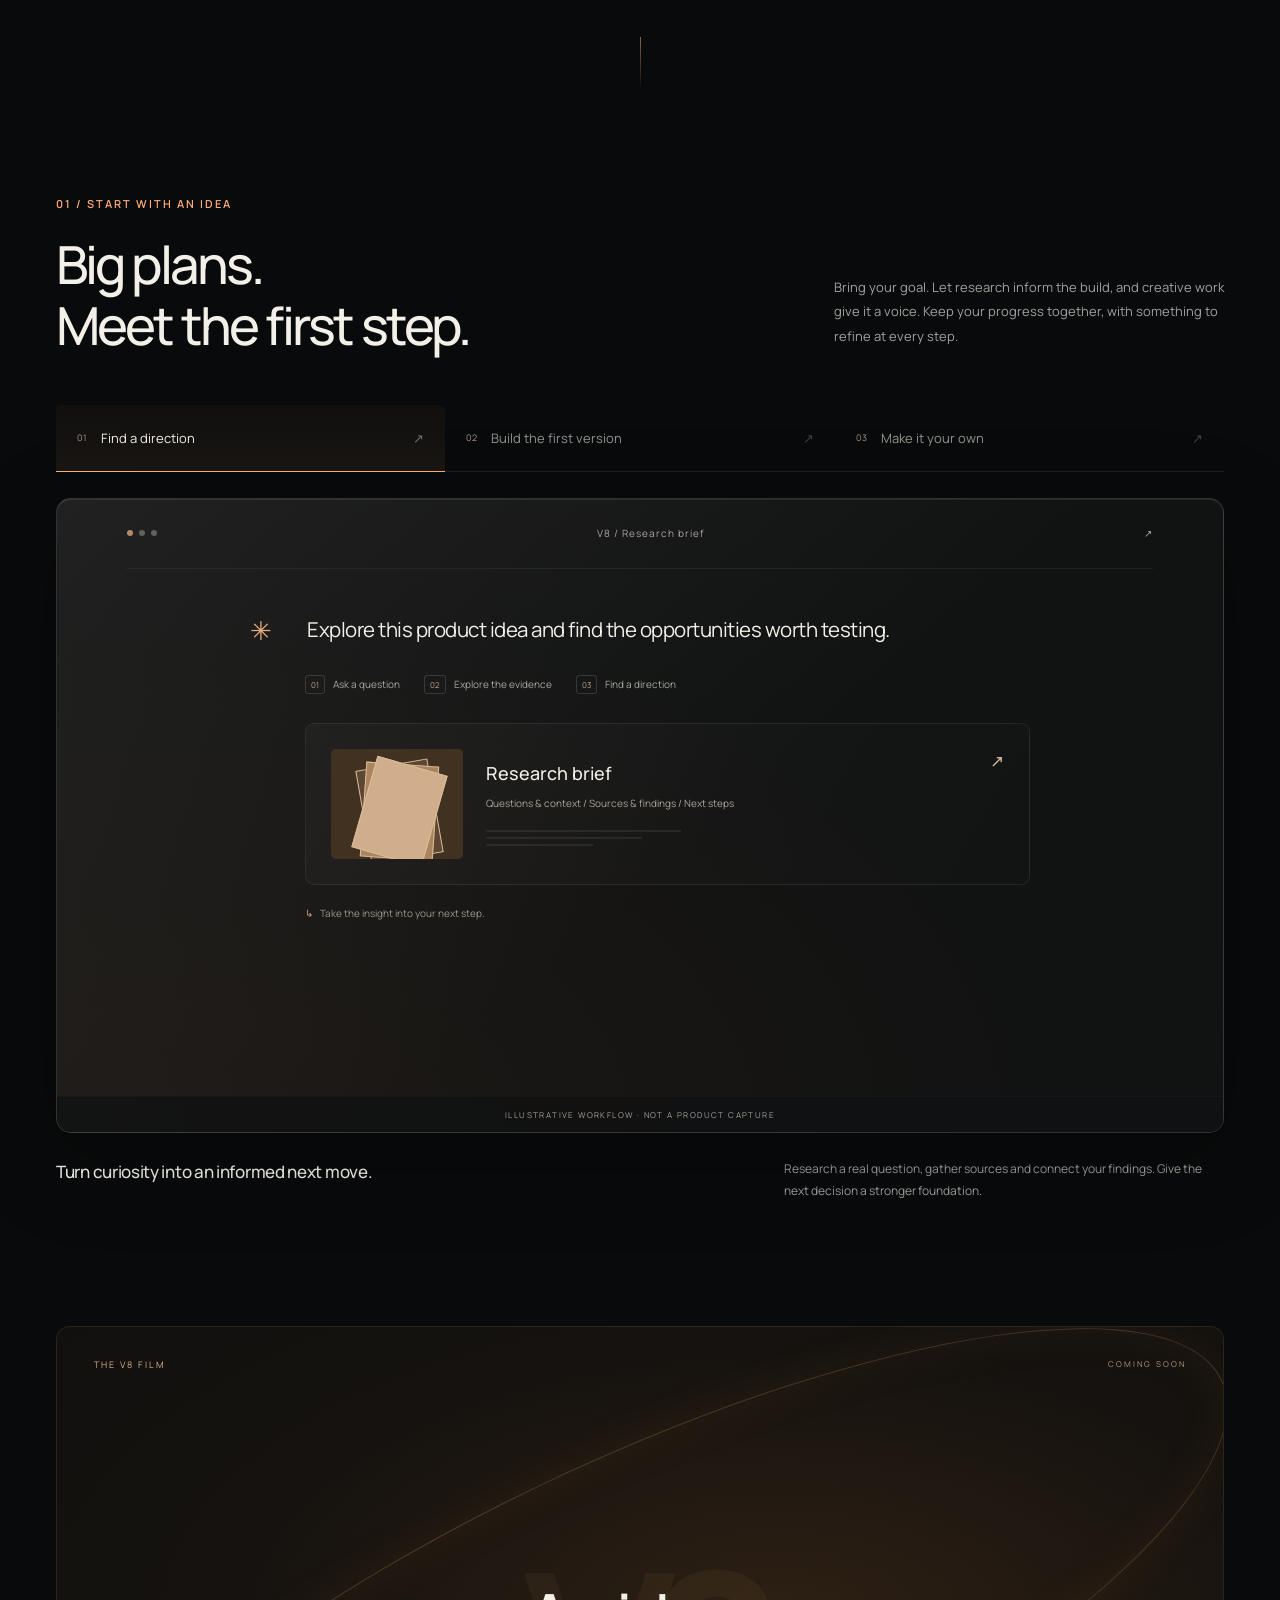
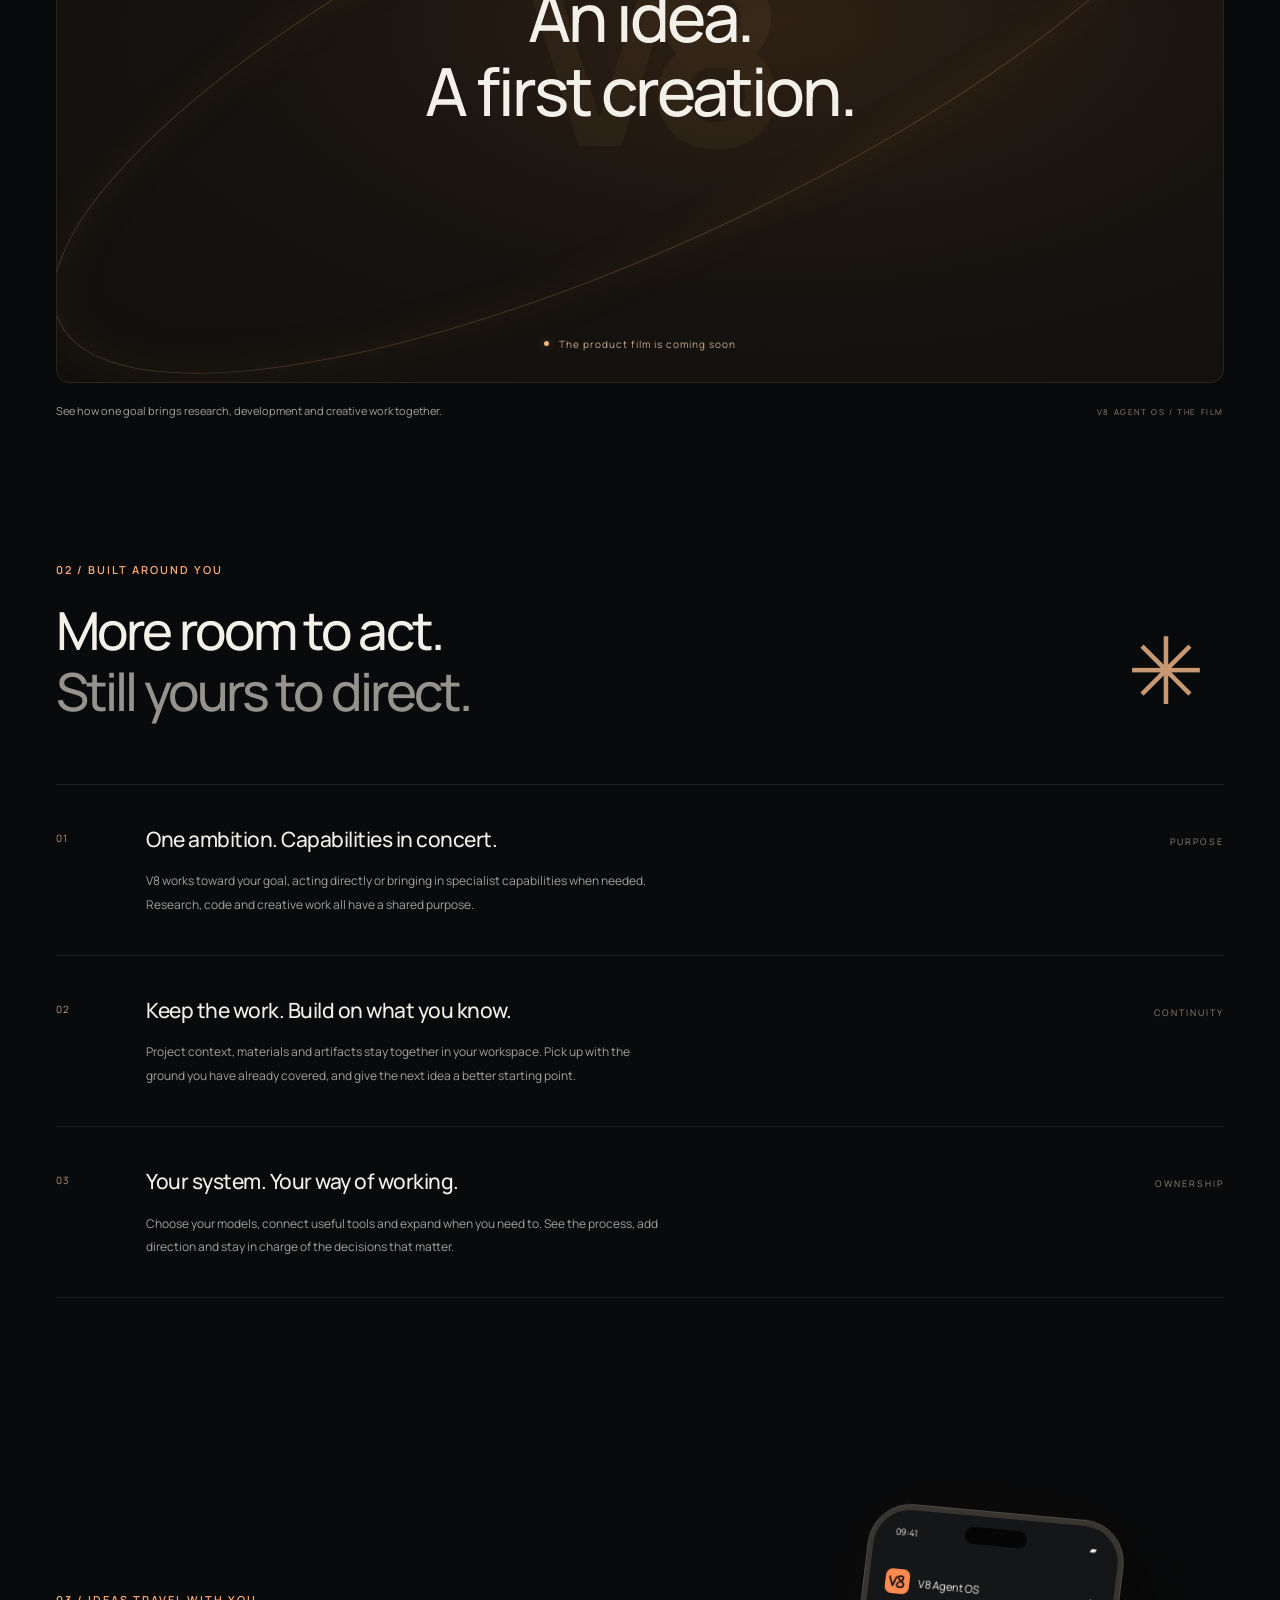
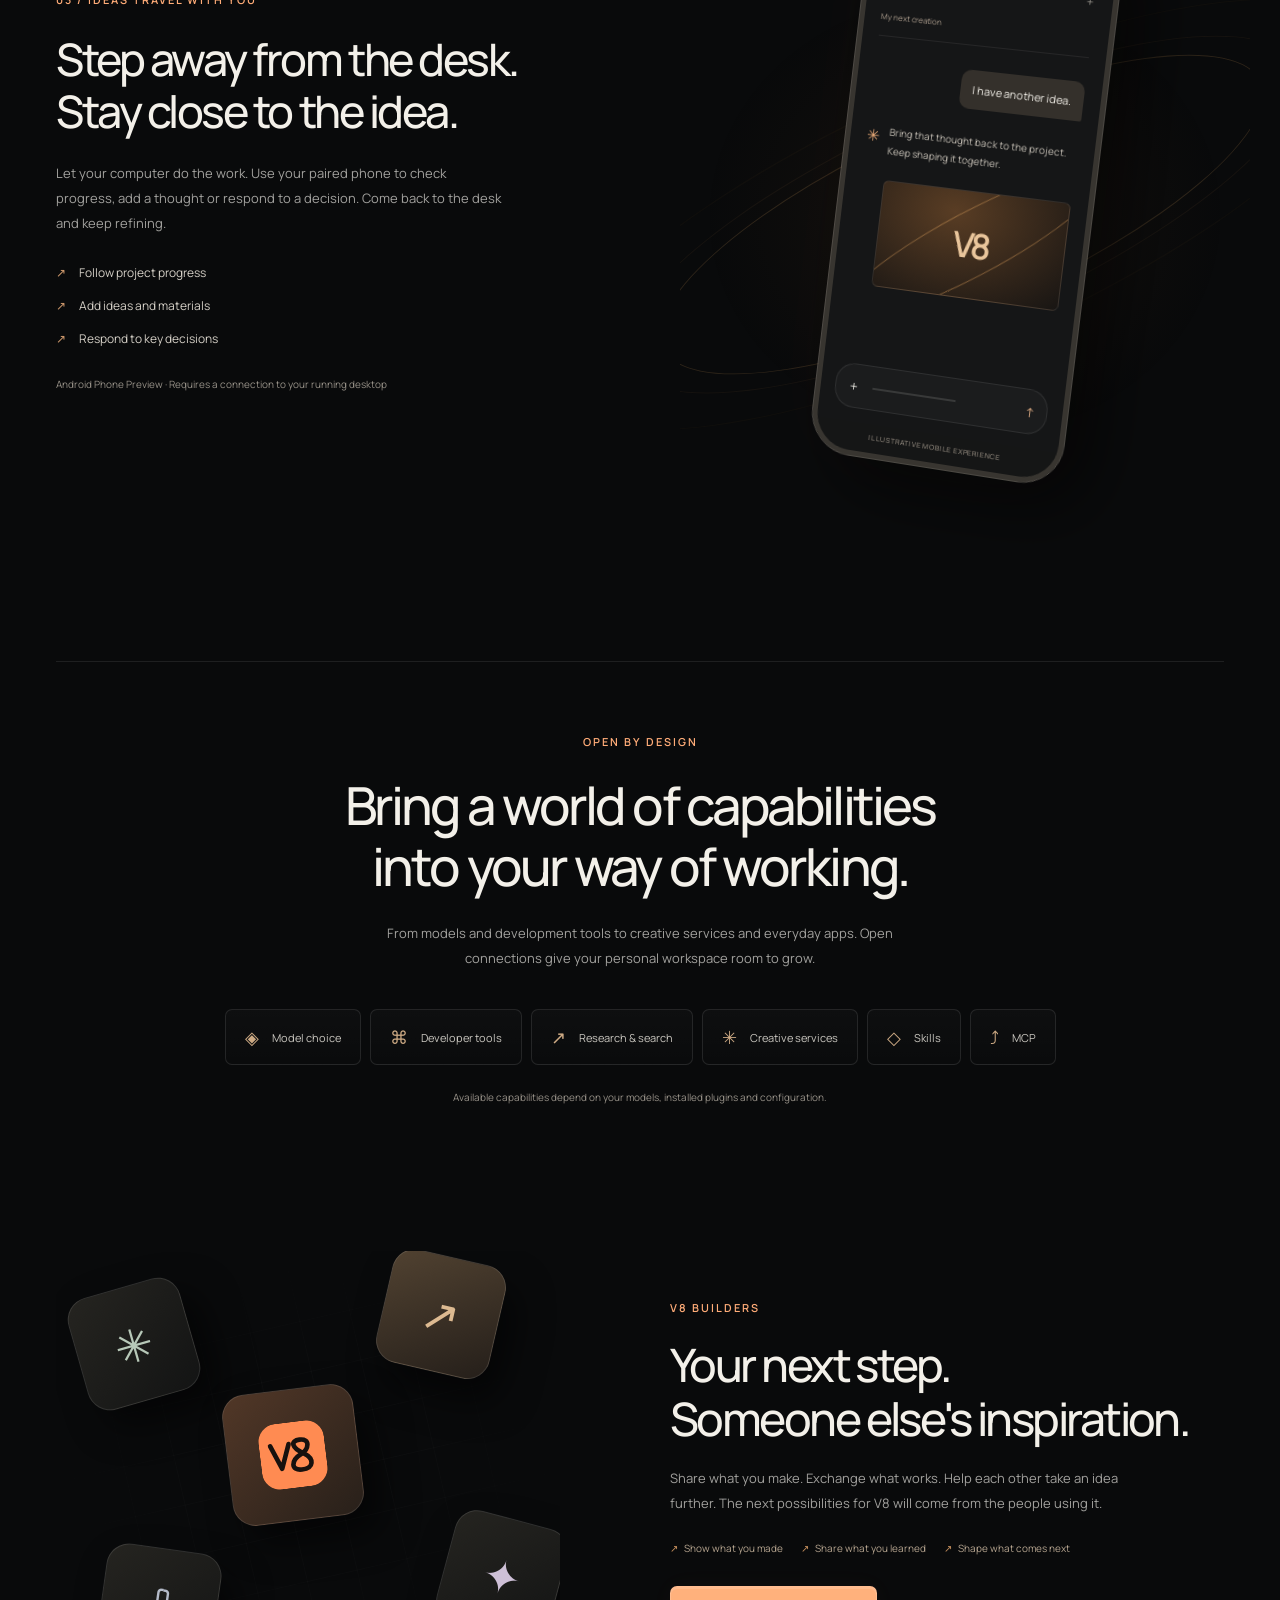
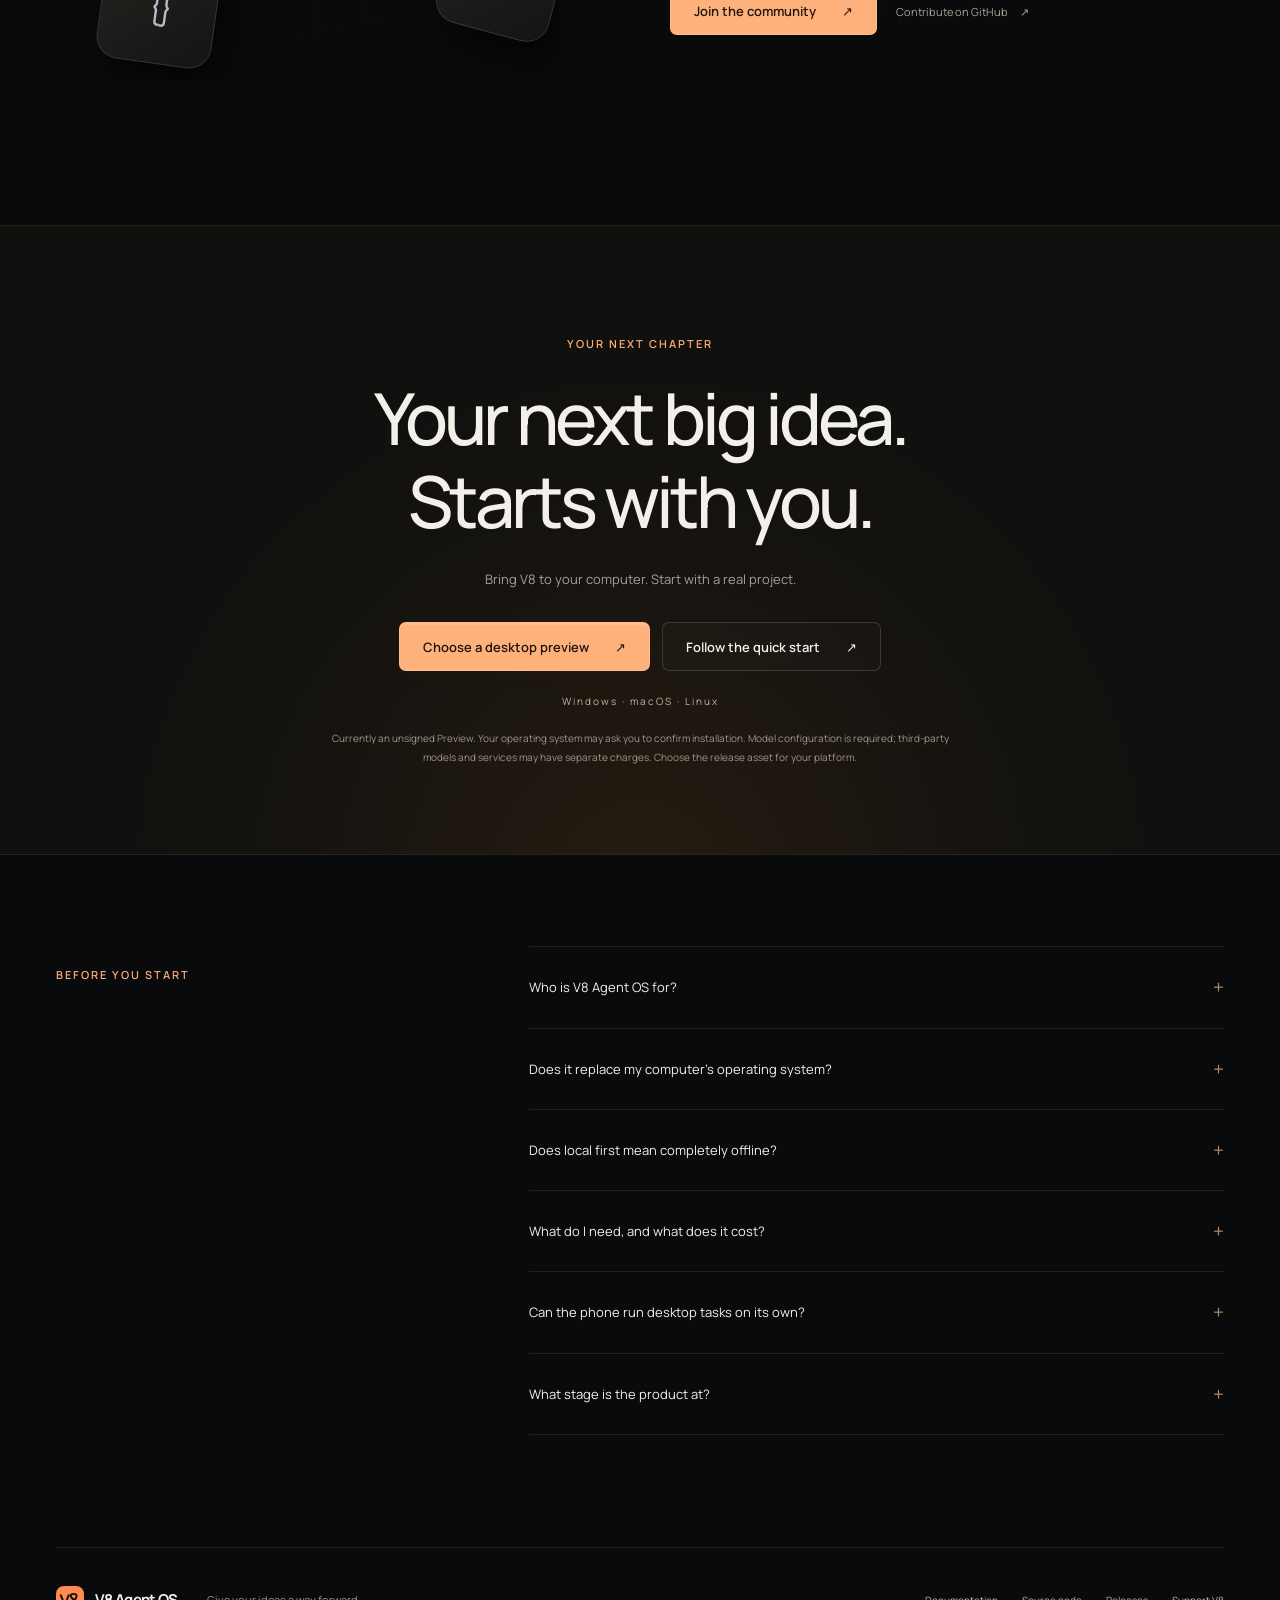
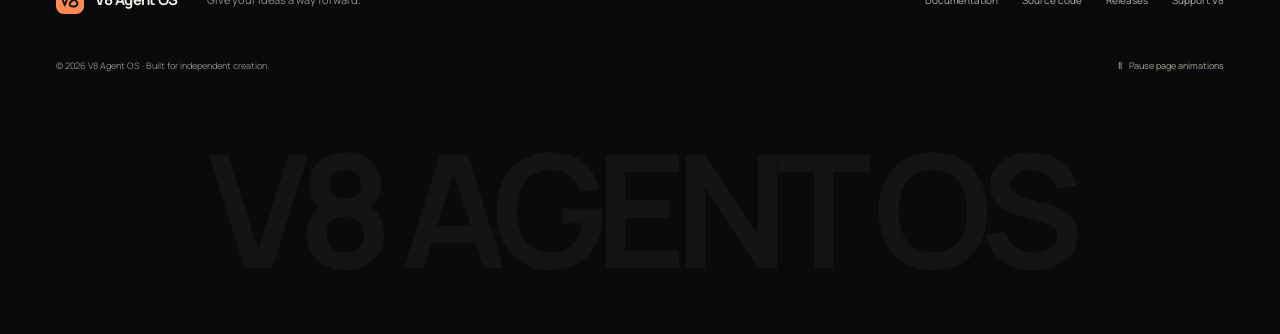
==== commit 3a7b5fc2: "feat(site): rebuild bilingual portal with cinematic motion and R2 media" ====
--- a/index.html
+++ b/index.html
@@ -1,327 +1,89 @@
 <!doctype html>
 <html lang="en">
-  <head>
-    <meta charset="UTF-8" />
-    <meta name="viewport" content="width=device-width, initial-scale=1.0" />
-    <title>V8 Agent OS - Desktop-First Agent Workspace</title>
-    <meta
-      name="description"
-      content="V8 Agent OS is a local-first desktop Agent workspace with Supervisor-led orchestration, recoverable runtimes, governed plugins, paired Phone access, a Creative Artifact Canvas, and verifiable artifacts."
-    />
-    <link rel="icon" type="image/png" href="./assets/brand-mark.png" />
-    <link rel="stylesheet" href="./assets/styles.css" />
-    <link href="https://fonts.googleapis.com/css2?family=Inter:wght@400;500;600&family=JetBrains+Mono:wght@400;500&display=swap" rel="stylesheet">
-  </head>
-  <body>
-    <div class="site-shell">
-      
-      <header class="topbar">
-        <a class="brand" href="./index.html">
-          <img src="./assets/brand-mark.png" alt="V8 Agent OS Logo" />
-          <span>V8 Agent OS</span>
-        </a>
-        <div class="topbar-actions">
-          <a href="https://github.com/justForever17/v8-agent-os" target="_blank" rel="noreferrer">GitHub</a>
-          <a href="./zh/index.html">中文</a>
-        </div>
-      </header>
-
-      <main>
-        <section class="hero">
-          <span class="mono-label">Desktop Preview // Supervisor First, Runtime Grounded</span>
-          <h1 class="display">Beyond chat.<br />A desktop-first Agent OS for durable work.</h1>
-          <p class="lede">
-            V8 puts the Supervisor in front of every task and keeps execution grounded in runtime state, evidence, artifacts, and explicit boundaries.<br />
-            The desktop app is the main workspace; specialized modes handle coding, research, media, desktop work, and RPA, while the paired Phone app continues tasks and handles governed approvals remotely.
-          </p>
-          <div class="hero-actions">
-            <a class="btn btn-primary" href="#install">Install Desktop Preview</a>
-            <a class="btn btn-secondary" href="https://github.com/justForever17/v8-agent-os" target="_blank">Read Core Source</a>
-          </div>
-        </section>
-
-        <section class="bento-grid">
-          
-          <!-- 1. MEMORY -->
-          <article class="bento-card span-8">
-            <div class="flip-inner">
-              <div class="flip-front">
-                <div class="card-icon">[01] MEMORY_GRAPH</div>
-                <h3 class="card-title">Evidence-Based Memory and Graph Review</h3>
-                <p class="card-desc">Memory is stored as evidence, preferences, graph relations, and artifacts—not as an unquestioned instruction stream. Maintenance jobs and the Admin graph let operators review, edit, and trace what is recalled.</p>
-              </div>
-              <div class="flip-back">
-                <div class="card-image-wrapper">
-                  <img src="./image/memory.png" alt="Memory Graph UI" />
-                </div>
-              </div>
-            </div>
-          </article>
-
-          <!-- 2. ROUTING -->
-          <article class="bento-card span-4">
-            <div class="flip-inner">
-              <div class="flip-front">
-                <div class="card-icon">[02] COST_ROUTING</div>
-                <h3 class="card-title">Role-Based Model Control</h3>
-                <p class="card-desc">Assign different providers and models to the Supervisor, subagents, media work, embeddings, and utility tasks. Health checks and failover expose degraded paths instead of hiding them.</p>
-              </div>
-              <div class="flip-back">
-                <div class="card-image-wrapper">
-                  <img src="./image/localmodel.png" alt="Local Model Routing" />
-                </div>
-              </div>
-            </div>
-          </article>
-
-          <!-- 8. MOBILE REMOTE OPS -->
-          <article class="bento-card span-6">
-            <div class="flip-inner">
-              <div class="flip-front">
-                <div class="card-icon">[03] REMOTE_OPS</div>
-                <h3 class="card-title">Paired Phone for Remote Continuity</h3>
-                <p class="card-desc">The desktop app remains the main workspace. A paired Phone can continue tasks, answer blocking questions, send voice or files, inspect artifacts, and approve governed side effects while you are away.</p>
-              </div>
-              <div class="flip-back">
-                <div class="card-image-wrapper multi-phone">
-                  <img src="./image/phone1.png" alt="Remote App 1" />
-                  <img src="./image/phone2.png" alt="Remote App 2" />
-                  <img src="./image/phone3.png" alt="Remote App 3" />
-                </div>
-              </div>
-            </div>
-          </article>
-
-          <!-- 3. PLUGIN GOVERNANCE -->
-          <article class="bento-card span-6">
-            <div class="flip-inner">
-              <div class="flip-front">
-                <div class="card-icon">[04] PLUGIN_MANAGER</div>
-                <h3 class="card-title">Governed Plugin Manager</h3>
-                <p class="card-desc">Install reviewed CLI, MCP, Skill, and UI packages from a signed catalog. AMap, MediaKit CLI full-schema actions, and governed Wrangler browser login are available without flooding ordinary tasks; the Supervisor grants only the smallest ready component set.</p>
-              </div>
-              <div class="flip-back">
-                <div class="card-image-wrapper">
-                  <img src="./image/v8bridge.png" alt="V8 Plugin Manager" />
-                </div>
-              </div>
-            </div>
-          </article>
-
-          <!-- 4. ZERO TRUST -->
-          <article class="bento-card span-4">
-            <div class="flip-inner">
-              <div class="flip-front">
-                <div class="card-icon">[05] ZERO_TRUST_OPS</div>
-                <h3 class="card-title">Governed Side Effects and Permissions</h3>
-                <p class="card-desc">Workspace boundaries, typed CLI actions, approvals, grant digests, and per-call revalidation keep privileged operations inspectable. Blocked or degraded paths return a recovery route instead of a fabricated success.</p>
-              </div>
-              <div class="flip-back">
-                <div class="card-image-wrapper">
-                  <img src="./image/operations-center.png" alt="Operations Center Approval" />
-                </div>
-              </div>
-            </div>
-          </article>
-
-          <!-- 5. NO BLOAT -->
-          <article class="bento-card span-4">
-            <div class="flip-inner">
-              <div class="flip-front">
-                <div class="card-icon">[06] DYNAMIC_EXPOSURE</div>
-                <h3 class="card-title">Context-Aware Skills and MCP</h3>
-                <p class="card-desc">General Skills and MCP tools are shortlisted for the current task instead of flooding the model context. Plugin-owned components stay outside that pool until a valid task grant projects them.</p>
-              </div>
-              <div class="flip-back">
-                <div class="card-image-wrapper">
-                  <img src="./image/mcpskills.png" alt="Dynamic Skill Reranking" />
-                </div>
-              </div>
-            </div>
-          </article>
-
-          <!-- 6. RPA -->
-          <article class="bento-card span-4">
-            <div class="flip-inner">
-              <div class="flip-front">
-                <div class="card-icon">[07] UI_TO_RPA</div>
-                <h3 class="card-title">From Verified Desktop Work to RPA</h3>
-                <p class="card-desc">Computer Use can observe and complete one-off desktop work. Repeatable steps are promoted into RPA only after scope, timing, environment, and verification evidence are explicit.</p>
-              </div>
-              <div class="flip-back">
-                <div class="card-image-wrapper">
-                  <img src="./image/RPA.png" alt="Computer Use to RPA" />
-                </div>
-              </div>
-            </div>
-          </article>
-
-          <!-- 7. RUNTIME -->
-          <article class="bento-card span-12">
-            <div class="flip-inner">
-              <div class="flip-front">
-                <div class="card-icon">[08] AUTO_RUNTIME</div>
-                <h3 class="card-title">Durable Runtime Episodes and Handoffs</h3>
-                <p class="card-desc">Queued episodes, leases, typed handoffs, artifacts, and recovery state keep complex work inspectable across pauses and restarts. Low-risk serial changes stay in the trusted workspace; parallel, risky, or recoverable candidates use managed worktrees and require validated Supervisor delivery.</p>
-              </div>
-              <div class="flip-back">
-                <div class="card-image-wrapper">
-                  <img src="./image/automation.png" alt="Auto Runtime Decoupling" />
-                </div>
-              </div>
-            </div>
-          </article>
-
-          <!-- 9. SESSION CONTINUITY -->
-          <article class="bento-card span-6">
-            <div class="flip-inner">
-              <div class="flip-front">
-                <div class="card-icon">[09] SESSION_TAKEOVER</div>
-                <h3 class="card-title">Safe Cross-Session Task Takeover</h3>
-                <p class="card-desc">A new task can reference earlier goals, confirmed decisions, Spec state, artifacts, failures, and blockers without inheriting the old workspace, permissions, checkpoint, or runtime episode.</p>
-              </div>
-              <div class="flip-back">
-                <div class="card-image-wrapper">
-                  <div class="feature-placeholder" role="img" aria-label="Cross-session takeover screenshot placeholder">
-                    <span>SCREENSHOT PENDING</span>
-                    <strong>Cross-session takeover</strong>
-                    <small>Replace with the current Web and Phone reference flow.</small>
-                  </div>
-                </div>
-              </div>
-            </div>
-          </article>
-
-          <!-- 10. SPEC AND DELEGATION -->
-          <article class="bento-card span-6">
-            <div class="flip-inner">
-              <div class="flip-front">
-                <div class="card-icon">[10] SPEC_DELEGATION</div>
-                <h3 class="card-title">Spec Mode and Delegation Contracts</h3>
-                <p class="card-desc">Requirements, design, and task stages keep stable IDs and approvals. Delegated work preserves lineage, exact write sets, self-checks, artifacts, and parent acceptance instead of collapsing into a vague summary.</p>
-              </div>
-              <div class="flip-back">
-                <div class="card-image-wrapper">
-                  <div class="feature-placeholder" role="img" aria-label="Spec Mode and delegation screenshot placeholder">
-                    <span>SCREENSHOT PENDING</span>
-                    <strong>Spec and delegation</strong>
-                    <small>Replace with approved stages and typed handoff evidence.</small>
-                  </div>
-                </div>
-              </div>
-            </div>
-          </article>
-
-          <!-- 11. CREATIVE MEDIA -->
-          <article class="bento-card span-6">
-            <div class="flip-inner">
-              <div class="flip-front">
-                <div class="card-icon">[11] CREATIVE_MEDIA</div>
-                <h3 class="card-title">Creative Artifact Canvas and QA</h3>
-                <p class="card-desc">Arrange session outputs and explicitly adopted workspace media on a governed canvas, then run provider generation or exact frame/sample editing. Six stable facades keep recipes, lineage, artifact proof, and QA in the delivery chain.</p>
-              </div>
-              <div class="flip-back">
-                <div class="card-image-wrapper">
-                  <div class="feature-placeholder" role="img" aria-label="Creative Artifact Canvas screenshot placeholder">
-                    <span>SCREENSHOT PENDING</span>
-                    <strong>Creative Artifact Canvas</strong>
-                    <small>Replace with the current canvas, workspace assets, and exact editing surface.</small>
-                  </div>
-                </div>
-              </div>
-            </div>
-          </article>
-
-          <!-- 12. DESKTOP COMPANION -->
-          <article class="bento-card span-6">
-            <div class="flip-inner">
-              <div class="flip-front">
-                <div class="card-icon">[12] DESKTOP_COMPANION</div>
-                <h3 class="card-title">Shell-Managed Desktop Companion</h3>
-                <p class="card-desc">The companion follows the active task through a local authenticated control channel, opens settings inside the desktop app, applies saved appearance changes live, and uses graceful shutdown before any force fallback.</p>
-              </div>
-              <div class="flip-back">
-                <div class="card-image-wrapper">
-                  <div class="feature-placeholder" role="img" aria-label="Desktop companion screenshot placeholder">
-                    <span>SCREENSHOT PENDING</span>
-                    <strong>Desktop companion</strong>
-                    <small>Replace with task sync and managed lifecycle screens.</small>
-                  </div>
-                </div>
-              </div>
-            </div>
-          </article>
-
-        </section>
-
-        <section id="install" class="tech-section">
-          <span class="mono-label">Deployment // Desktop Preview</span>
-          <h2 class="display" style="font-size: 2.2rem; margin-bottom: 12px; font-weight: 500;">One honest desktop entry.</h2>
-          <p class="lede" style="max-width: 680px;">Download the unsigned Windows Desktop Preview from GitHub Releases. It is not a signed stable or auto-updating release. Phone remains a separately installed, paired remote interaction surface.</p>
-          
-          <div class="install-grid">
-            <div class="install-box">
-              <h3>Windows Desktop Preview</h3>
-              <div class="code-block">GitHub Releases → latest v8-os-desktop-v* asset</div>
-              <button class="copy-btn" onclick="window.open('https://github.com/justForever17/v8-agent-os/releases', '_blank', 'noopener')">Open Releases</button>
-            </div>
-            
-            <div class="install-box">
-              <h3>Source-tree desktop preview</h3>
-              <div class="code-block">.\v8os.cmd preview --rebuild</div>
-              <button class="copy-btn" onclick="navigator.clipboard.writeText('.\\v8os.cmd preview --rebuild')">Copy Command</button>
-              <p class="card-desc">Prepare the desktop profile dependencies first. Bootstrap defaults to Engine + Admin services and is not the Electron installer.</p>
-            </div>
-          </div>
-        </section>
-
-        <footer class="footer-nav">
-          <a href="https://github.com/justForever17/v8-agent-os/blob/main/docs/V8_AGENT_OS_QUICK_START_ZH.md" target="_blank">Quick Start</a>
-          <a href="https://github.com/justForever17/v8-agent-os/blob/main/docs/V8_AGENT_OS_DEVELOPER_GUIDE_ZH.md" target="_blank">Developer Guide</a>
-          <a href="https://github.com/justForever17/v8-agent-os/blob/main/docs/V8_AGENT_OS_API_REFERENCE_ZH.md" target="_blank">API Reference</a>
-          <a href="https://github.com/justForever17/v8-agent-os/blob/main/docs/V8_AGENT_OS_CONFIG_GUIDE_ZH.md" target="_blank">Config Guide</a>
-        </footer>
-      </main>
-    </div>
-    <div id="image-lightbox" class="lightbox">
-      <div class="lightbox-content">
-        <button id="lightbox-close" class="lightbox-close">&times;</button>
-        <img id="lightbox-img" class="lightbox-img" src="" alt="Expanded View" />
+<head>
+  <meta charset="utf-8">
+  <meta name="viewport" content="width=device-width, initial-scale=1">
+  <meta name="theme-color" content="#090a0b">
+  <title>V8 Agent OS — Big ideas. Your move.</title>
+  <meta name="description" content="Your personal AI workspace. Bring research, development and creative work around one goal, with the models and tools you choose.">
+  <link rel="canonical" href="https://v8agentos.top/">
+  <link rel="alternate" hreflang="en" href="https://v8agentos.top/">
+  <link rel="alternate" hreflang="zh-CN" href="https://v8agentos.top/zh/">
+  <link rel="alternate" hreflang="x-default" href="https://v8agentos.top/">
+  <meta property="og:type" content="website">
+  <meta property="og:site_name" content="V8 Agent OS">
+  <meta property="og:title" content="V8 Agent OS — Big ideas. Your move.">
+  <meta property="og:description" content="Your personal AI workspace. Bring research, development and creative work around one goal, with the models and tools you choose.">
+  <meta property="og:url" content="https://v8agentos.top/">
+  <meta property="og:image" content="https://v8agentos.top/assets/social-card.png">
+  <meta name="twitter:card" content="summary_large_image">
+  <link rel="icon" href="./assets/mark.svg" type="image/svg+xml">
+  <link rel="stylesheet" href="./assets/styles.css?v=9d8aa30383">
+  <script defer src="./assets/site.js?v=196121e751"></script>
+</head>
+<body data-locale="en">
+  <a class="skip-link" href="#main">Skip to content</a>
+  <header class="site-header">
+    <a class="brand" href="./" aria-label="V8 Agent OS"><img src="./assets/mark.svg" alt="" width="32" height="32"><span>V8 <span class="brand-suffix">Agent OS</span></span></a>
+    <nav id="navigation" class="navigation" aria-label="Open navigation">
+      <a href="#experience">How it works</a><a href="#philosophy">Philosophy</a><a href="#community">Community</a>
+    </nav>
+    <div class="header-actions"><a class="language-link" href="./zh/" lang="zh-CN" aria-label="切换到中文">中文</a><a class="header-cta" href="#download">Start creating <span aria-hidden="true">↗</span></a><button class="menu-button" type="button" aria-label="Open navigation" aria-expanded="false" aria-controls="navigation"><span></span><span></span></button></div>
+  </header>
+  <main id="main">
+    <section class="hero" aria-labelledby="hero-title">
+      <div class="hero-grain" aria-hidden="true"></div>
+      <div class="hero-copy">
+        <p class="eyebrow hero-enter"><span class="status-dot"></span>YOUR PERSONAL AI WORKSPACE · PUBLIC PREVIEW</p>
+        <h1 id="hero-title" class="hero-enter"><span>Big ideas.</span><span class="warm-type">Your move.</span></h1>
+        <p class="hero-intro hero-enter">Bring research, development and creative work around your ambition.<br>Make the models and tools you choose part of your own momentum.</p>
+        <div class="hero-actions hero-enter"><a class="button button-primary" href="#download">Get V8 Preview <span aria-hidden="true">↗</span></a><a class="button button-text" href="#experience">Explore the experience <span aria-hidden="true">↓</span></a></div>
+        <p class="hero-note hero-enter">Local first. Open source. Yours to direct.</p>
       </div>
-    </div>
-    <script>
-      document.addEventListener('DOMContentLoaded', () => {
-        const lightbox = document.getElementById('image-lightbox');
-        const lightboxImg = document.getElementById('lightbox-img');
-        const closeBtn = document.getElementById('lightbox-close');
-        
-        document.querySelectorAll('.card-image-wrapper img').forEach(img => {
-          img.addEventListener('click', (e) => {
-            e.stopPropagation();
-            lightboxImg.src = img.src;
-            lightbox.classList.add('active');
-            document.body.style.overflow = 'hidden';
-          });
-        });
-        
-        const closeLightbox = () => {
-          lightbox.classList.remove('active');
-          document.body.style.overflow = '';
-          setTimeout(() => { lightboxImg.src = ''; }, 300);
-        };
-        
-        closeBtn.addEventListener('click', closeLightbox);
-        lightbox.addEventListener('click', (e) => {
-          if (e.target === lightbox || e.target.classList.contains('lightbox-content')) {
-            closeLightbox();
-          }
-        });
-        document.addEventListener('keydown', (e) => {
-          if (e.key === 'Escape' && lightbox.classList.contains('active')) {
-            closeLightbox();
-          }
-        });
-      });
-    </script>
-  </body>
+      <div class="orbit-stage" aria-hidden="true">
+        <div class="orbit-aura"></div>
+        <img class="orbit-art" src="./assets/orbit.svg" alt="" width="1200" height="660" fetchpriority="high">
+        <span class="orbit-label orbit-top">ONE GOAL. ROOM TO IMAGINE.</span><span class="orbit-label orbit-left">RESEARCH · DISCOVER</span><span class="orbit-label orbit-right">BUILD · CREATE</span><span class="orbit-label orbit-bottom">BUILT AROUND YOUR AMBITION</span>
+      </div>
+      <a class="scroll-cue" href="#manifesto"><span></span>SCROLL TO EXPLORE</a>
+    </section>
+    <section id="manifesto" class="manifesto section-shell">
+      <p class="eyebrow" data-reveal>FOR PEOPLE WITH SOMETHING IN MIND</p>
+      <h2 data-reveal>Think a little bigger.<br><span>Give your ideas a way forward.</span></h2>
+      <p class="section-description" data-reveal>A new product. A question worth exploring. A project you keep coming back to. V8 brings models, tools and your work together, so you can turn an idea into something real, one step at a time.</p>
+      <div class="manifesto-line" aria-hidden="true"></div>
+    </section>
+    <section id="experience" class="experience section-shell" aria-labelledby="work-title">
+      <div class="section-heading" data-reveal><div><p class="eyebrow">01 / START WITH AN IDEA</p><h2 id="work-title">Big plans.<br>Meet the first step.</h2></div><p class="section-description">Bring your goal. Let research inform the build, and creative work give it a voice. Keep your progress together, with something to refine at every step.</p></div>
+      <div class="scenario-tabs" aria-label="Explore ways to work"><a id="tab-research" class="scenario-tab is-active" href="#scenario-research" data-scenario="research"><span>01</span>Find a direction<span class="tab-arrow" aria-hidden="true">↗</span></a><a id="tab-workspace" class="scenario-tab" href="#scenario-workspace" data-scenario="workspace"><span>02</span>Build the first version<span class="tab-arrow" aria-hidden="true">↗</span></a><a id="tab-creative" class="scenario-tab" href="#scenario-creative" data-scenario="creative"><span>03</span>Make it your own<span class="tab-arrow" aria-hidden="true">↗</span></a></div>
+      <div class="scenario-panels"><article id="scenario-research" class="scenario is-active" aria-labelledby="tab-research"><figure class="media-frame concept-capture concept-research"><div class="concept-toolbar"><span><i></i><i></i><i></i></span><span>V8 / Research brief</span><span>↗</span></div><div class="concept-content"><div class="concept-prompt"><span class="prompt-mark" aria-hidden="true">✳</span><p>Explore this product idea and find the opportunities worth testing.</p></div><div class="concept-flow"><span><i aria-hidden="true">01</i>Ask a question</span><span><i aria-hidden="true">02</i>Explore the evidence</span><span><i aria-hidden="true">03</i>Find a direction</span></div><div class="concept-artifact"><div class="artifact-art" aria-hidden="true"><i></i><i></i><i></i></div><div><span class="artifact-label">Research brief</span><p>Questions &amp; context / Sources &amp; findings / Next steps</p><div class="artifact-lines" aria-hidden="true"><i></i><i></i><i></i></div></div><span class="artifact-arrow" aria-hidden="true">↗</span></div><p class="concept-result"><span aria-hidden="true">↳</span> Take the insight into your next step.</p></div><figcaption>ILLUSTRATIVE WORKFLOW · NOT A PRODUCT CAPTURE</figcaption></figure><div class="scenario-description"><h3>Turn curiosity into an informed next move.</h3><p>Research a real question, gather sources and connect your findings. Give the next decision a stronger foundation.</p></div></article><article id="scenario-workspace" class="scenario" aria-labelledby="tab-workspace"><figure class="media-frame concept-capture concept-workspace"><div class="concept-toolbar"><span><i></i><i></i><i></i></span><span>V8 / Product prototype</span><span>↗</span></div><div class="concept-content"><div class="concept-prompt"><span class="prompt-mark" aria-hidden="true">✳</span><p>Turn this idea into a product prototype I can demonstrate.</p></div><div class="concept-flow"><span><i aria-hidden="true">01</i>Shape the goal</span><span><i aria-hidden="true">02</i>Build the project</span><span><i aria-hidden="true">03</i>Explore the result</span></div><div class="concept-artifact"><div class="artifact-art" aria-hidden="true"><i></i><i></i><i></i></div><div><span class="artifact-label">Product prototype</span><p>Project files / Pages &amp; interactions / Demo preparation</p><div class="artifact-lines" aria-hidden="true"><i></i><i></i><i></i></div></div><span class="artifact-arrow" aria-hidden="true">↗</span></div><p class="concept-result"><span aria-hidden="true">↳</span> From a thought to a first version you can show.</p></div><figcaption>ILLUSTRATIVE WORKFLOW · NOT A PRODUCT CAPTURE</figcaption></figure><div class="scenario-description"><h3>Give the idea in your head a version you can open.</h3><p>Move development forward with your goals and existing materials. Review the changes and results in your project, then keep improving.</p></div></article><article id="scenario-creative" class="scenario" aria-labelledby="tab-creative"><figure class="media-frame concept-capture concept-creative"><div class="concept-toolbar"><span><i></i><i></i><i></i></span><span>V8 / Creative canvas</span><span>↗</span></div><div class="concept-content"><div class="concept-prompt"><span class="prompt-mark" aria-hidden="true">✳</span><p>Use these materials to create a set of visuals for my new product.</p></div><div class="concept-flow"><span><i aria-hidden="true">01</i>Bring your materials</span><span><i aria-hidden="true">02</i>Explore a direction</span><span><i aria-hidden="true">03</i>Refine the work</span></div><div class="concept-artifact"><div class="artifact-art" aria-hidden="true"><i></i><i></i><i></i></div><div><span class="artifact-label">Creative canvas</span><p>Source materials / Visual exploration / Editing &amp; delivery</p><div class="artifact-lines" aria-hidden="true"><i></i><i></i><i></i></div></div><span class="artifact-arrow" aria-hidden="true">↗</span></div><p class="concept-result"><span aria-hidden="true">↳</span> Bring your perspective into everything you make.</p></div><figcaption>ILLUSTRATIVE WORKFLOW · NOT A PRODUCT CAPTURE</figcaption></figure><div class="scenario-description"><h3>Give your work a voice of its own.</h3><p>Bring materials onto the canvas, explore a creative direction and edit the results. Let the work take shape around your ideas.</p></div></article></div>
+    </section>
+    <section id="film" class="film-section section-shell" aria-labelledby="film-title">
+      <div class="film-frame" data-reveal>
+        <div class="film-placeholder"><div class="film-orbit" aria-hidden="true"></div><div class="film-topline"><span>THE V8 FILM</span><span>COMING SOON</span></div><div class="film-center"><span class="film-emblem" aria-hidden="true">V8</span><h2 id="film-title">An idea.<br>A first creation.</h2></div><p class="film-coming"><span class="status-dot"></span>The product film is coming soon</p></div>
+      </div>
+      <div class="film-caption"><p>See how one goal brings research, development and creative work together.</p><span>V8 AGENT OS / THE FILM</span></div>
+    </section>
+    <section id="philosophy" class="philosophy section-shell" aria-labelledby="vision-title">
+      <div class="section-heading" data-reveal><div><p class="eyebrow">02 / BUILT AROUND YOU</p><h2 id="vision-title">More room to act.<br><span>Still yours to direct.</span></h2></div><span class="section-symbol" aria-hidden="true">✳</span></div>
+      <div class="principles"><article class="principle" data-reveal><span class="principle-number">01</span><div><h3>One ambition. Capabilities in concert.</h3><p>V8 works toward your goal, acting directly or bringing in specialist capabilities when needed. Research, code and creative work all have a shared purpose.</p></div><span class="principle-word" aria-hidden="true">PURPOSE</span></article><article class="principle" data-reveal><span class="principle-number">02</span><div><h3>Keep the work. Build on what you know.</h3><p>Project context, materials and artifacts stay together in your workspace. Pick up with the ground you have already covered, and give the next idea a better starting point.</p></div><span class="principle-word" aria-hidden="true">CONTINUITY</span></article><article class="principle" data-reveal><span class="principle-number">03</span><div><h3>Your system. Your way of working.</h3><p>Choose your models, connect useful tools and expand when you need to. See the process, add direction and stay in charge of the decisions that matter.</p></div><span class="principle-word" aria-hidden="true">OWNERSHIP</span></article></div>
+    </section>
+    <section class="phone-section section-shell" aria-labelledby="phone-title">
+      <div class="phone-copy" data-reveal><p class="eyebrow">03 / IDEAS TRAVEL WITH YOU</p><h2 id="phone-title">Step away from the desk.<br>Stay close to the idea.</h2><p class="section-description">Let your computer do the work. Use your paired phone to check progress, add a thought or respond to a decision. Come back to the desk and keep refining.</p><ul class="phone-benefits"><li>Follow project progress</li><li>Add ideas and materials</li><li>Respond to key decisions</li></ul><p class="fine-print">Android Phone Preview · Requires a connection to your running desktop</p></div>
+      <div class="phone-stage" data-reveal><div class="phone-orbits" aria-hidden="true"><i></i><i></i><i></i></div><figure class="phone-device"><div class="phone-status"><span>09:41</span><i></i><span aria-hidden="true">▰</span></div><div class="phone-body"><div class="phone-app"><img src="./assets/mark.svg" alt="" width="28" height="28"><span>V8 Agent OS</span><span>＋</span></div><span class="phone-project">My next creation</span><p class="phone-user-message">I have another idea.</p><div class="phone-response"><span aria-hidden="true">✳</span><p>Bring that thought back to the project. Keep shaping it together.</p></div><div class="phone-mini-art" aria-hidden="true"><i></i><span>V8</span></div><div class="phone-composer" aria-hidden="true"><span>＋</span><i></i><span>↑</span></div></div><figcaption>ILLUSTRATIVE MOBILE EXPERIENCE</figcaption></figure></div>
+    </section>
+    <section class="ecosystem section-shell" aria-labelledby="ecosystem-title">
+      <p class="eyebrow" data-reveal>OPEN BY DESIGN</p><h2 id="ecosystem-title" data-reveal>Bring a world of capabilities<br>into your way of working.</h2><p class="section-description" data-reveal>From models and development tools to creative services and everyday apps. Open connections give your personal workspace room to grow.</p>
+      <div class="capability-strip" data-reveal><span><i aria-hidden="true">◈</i>Model choice</span><span><i aria-hidden="true">⌘</i>Developer tools</span><span><i aria-hidden="true">↗</i>Research &amp; search</span><span><i aria-hidden="true">✳</i>Creative services</span><span><i aria-hidden="true">◇</i>Skills</span><span><i aria-hidden="true">⤴</i>MCP</span></div><p class="fine-print">Available capabilities depend on your models, installed plugins and configuration.</p>
+    </section>
+    <section id="community" class="community section-shell" aria-labelledby="community-title">
+      <div class="community-visual" aria-hidden="true"><div class="builder-tile tile-one">✳</div><div class="builder-tile tile-two">↗</div><div class="builder-tile tile-three"><img src="./assets/mark.svg" width="80" height="80" alt=""></div><div class="builder-tile tile-four">{ }</div><div class="builder-tile tile-five">✦</div><div class="community-grid"></div></div>
+      <div class="community-copy" data-reveal><p class="eyebrow">V8 BUILDERS</p><h2 id="community-title">Your next step.<br>Someone else&#x27;s inspiration.</h2><p class="section-description">Share what you make. Exchange what works. Help each other take an idea further. The next possibilities for V8 will come from the people using it.</p><div class="community-topics"><span>Show what you made</span><span>Share what you learned</span><span>Shape what comes next</span></div><a class="button button-primary" href="https://github.com/justForever17/v8-agent-os/discussions" target="_blank" rel="noopener noreferrer">Join the community <span aria-hidden="true">↗</span></a><a class="understated-link" href="https://github.com/justForever17/v8-agent-os" target="_blank" rel="noopener noreferrer">Contribute on GitHub <span aria-hidden="true">↗</span></a></div>
+    </section>
+    <section id="download" class="download-section" aria-labelledby="download-title"><div class="download-glow" aria-hidden="true"></div><div class="section-shell"><p class="eyebrow" data-reveal>YOUR NEXT CHAPTER</p><h2 id="download-title" data-reveal>Your next big idea.<br>Starts with you.</h2><p class="section-description" data-reveal>Bring V8 to your computer. Start with a real project.</p><div class="download-actions"><a class="button button-primary" href="https://github.com/justForever17/v8-agent-os/releases/latest" target="_blank" rel="noopener noreferrer">Choose a desktop preview <span aria-hidden="true">↗</span></a><a class="button button-outline" href="https://github.com/justForever17/v8-agent-os/blob/main/README.md#quick-start" target="_blank" rel="noopener noreferrer">Follow the quick start <span aria-hidden="true">↗</span></a></div><p class="platforms">Windows · macOS · Linux</p><p class="download-note">Currently an unsigned Preview. Your operating system may ask you to confirm installation. Model configuration is required; third-party models and services may have separate charges. Choose the release asset for your platform.</p></div></section>
+    <section class="faq-section section-shell" aria-label="BEFORE YOU START"><p class="eyebrow">BEFORE YOU START</p><div class="faq-list"><details><summary>Who is V8 Agent OS for?<span aria-hidden="true">+</span></summary><p>Independent developers, creators and small teams who want to use AI for real projects. Start with a clear research, development or creative task and build your own way of working from there.</p></details><details><summary>Does it replace my computer&#x27;s operating system?<span aria-hidden="true">+</span></summary><p>V8 is a desktop AI workspace running on Windows, macOS or Linux. Install and configure the app to get started. You do not need to replace your existing operating system.</p></details><details><summary>Does local first mean completely offline?<span aria-hidden="true">+</span></summary><p>Your computer is the center of your project work. When you use cloud models, search or creative services, relevant data is sent to the services you configure. Network use and data flows depend on those capabilities. Not every task can run offline.</p></details><details><summary>What do I need, and what does it cost?<span aria-hidden="true">+</span></summary><p>You need a supported computer, a project folder and a working model connection. V8 source code is MIT licensed. Model APIs and third-party services are billed by their providers; the open-source software does not include free model credits. The quick start walks through initial setup.</p></details><details><summary>Can the phone run desktop tasks on its own?<span aria-hidden="true">+</span></summary><p>Phone is a paired remote interface. Your desktop needs to stay running and reachable. You can follow tasks, add materials and respond to decisions; the phone does not replace the desktop runtime.</p></details><details><summary>What stage is the product at?<span aria-hidden="true">+</span></summary><p>Desktop and Android Phone previews are available, with capabilities and installation experience still evolving. Concept illustrations on this page explain ways of working. The product film will appear here when available. See GitHub Releases for current platform assets and updates.</p></details></div></section>
+  </main>
+  <footer class="site-footer section-shell"><div class="footer-top"><a class="brand" href="./"><img src="./assets/mark.svg" alt="" width="28" height="28"><span>V8 Agent OS</span></a><p>Give your ideas a way forward.</p><div class="footer-links"><a href="https://github.com/justForever17/v8-agent-os/blob/main/README.md#quick-start">Documentation</a><a href="https://github.com/justForever17/v8-agent-os">Source code</a><a href="https://github.com/justForever17/v8-agent-os/releases">Releases</a><a href="https://afdian.com/a/justforever17" target="_blank" rel="noopener noreferrer">Support V8</a></div></div><div class="footer-bottom"><span>© 2026 V8 Agent OS · Built for independent creation.</span><button class="motion-toggle" type="button" aria-pressed="false" data-pause="Pause page animations" data-resume="Enable page animations"><span aria-hidden="true">Ⅱ</span><span data-motion-label>Pause page animations</span></button></div><div class="footer-wordmark" aria-hidden="true">V8 AGENT OS</div></footer>
+  <dialog class="image-dialog" aria-label="V8 Agent OS product capture"><button class="dialog-close" type="button" aria-label="Close image">×</button><img alt=""></dialog>
+</body>
 </html>
--- a/assets/styles.css
+++ b/assets/styles.css
@@ -1,544 +1,419 @@
-:root {
-  --bg-deep: #000000;
-  --bg-panel: #050505;
-  --bg-hover: #0a0a0a;
-  --line-faint: rgba(255, 255, 255, 0.08);
-  --line-solid: rgba(255, 255, 255, 0.15);
-  --line-active: rgba(255, 255, 255, 0.4);
-  
-  --text-main: #ffffff;
-  --text-muted: #888888;
-  --text-faint: #555555;
-  --accent: #ffffff;
-  
-  --font-sans: "Inter", -apple-system, BlinkMacSystemFont, "Segoe UI", Roboto, "Helvetica Neue", Arial, sans-serif;
-  --font-mono: "JetBrains Mono", "Menlo", "Consolas", monospace;
-  
-  --shell-width: 1400px;
-  --topbar-height: 80px;
-  --radius: 4px;
-  
-  color-scheme: dark;
+@font-face { font-family: Manrope; src: url("./fonts/manrope-latin.woff2") format("woff2"); font-style: normal; font-weight: 200 800; font-display: swap; }
+:root { color-scheme: dark; --bg: #090a0b; --panel: #111213; --text: #f3f0e9; --muted: #a2a19e; --line: #ffffff16; --accent: #ffac78; --ease: cubic-bezier(.22,1,.36,1); --sans: Manrope,"PingFang SC","Microsoft YaHei UI","Microsoft YaHei",sans-serif; font-family: var(--sans); font-synthesis: none; scroll-behavior: smooth; scroll-padding-top: 100px; background: var(--bg); }
+* { box-sizing: border-box; }
+body { margin: 0; color: var(--text); background: var(--bg); -webkit-font-smoothing: antialiased; }
+body.dialog-open { overflow: hidden; }
+::selection { background: #ffac7840; color: #fff4e7; }
+a { color: inherit; text-decoration: none; }
+button { font: inherit; cursor: pointer; color: inherit; }
+button,a { -webkit-tap-highlight-color: transparent; }
+button:disabled { cursor: default; }
+img { display: block; max-width: 100%; }
+figure,p,h1,h2,h3 { margin: 0; }
+a:focus-visible,button:focus-visible,summary:focus-visible,video:focus-visible { outline: 2px solid var(--accent); outline-offset: 6px; }
+[hidden] { display: none !important; }
+.sr-only { position: absolute; width: 1px; height: 1px; overflow: hidden; clip-path: inset(50%); white-space: nowrap; }
+.skip-link { position: fixed; top: 12px; left: 16px; z-index: 100; padding: 12px 20px; background: var(--accent); color: #17110e; transform: translateY(-180%); }
+.skip-link:focus { transform: translateY(0); }
+.section-shell { width: min(1200px,calc(100% - 112px)); margin-inline: auto; }
+.site-header { position: absolute; z-index: 20; top: 0; left: 0; width: 100%; height: 96px; padding: 0 4.5%; display: flex; justify-content: space-between; align-items: center; gap: 24px; }
+.brand { display: inline-flex; gap: 11px; align-items: center; font-size: 18px; letter-spacing: -.7px; font-weight: 700; white-space: nowrap; }
+.brand img { flex-shrink: 0; }
+.brand-suffix { font-weight: 500; }
+.navigation { display: flex; gap: 36px; margin-left: 52px; color: #b8b7b3; font-size: 13px; }
+.navigation a,.language-link,.footer-links a { transition: color 180ms ease; }
+.header-actions { display: flex; align-items: center; gap: 24px; font-size: 12px; }
+.language-link { color: #a9a9a5; }
+.header-cta { display: flex; align-items: center; gap: 23px; border: 1px solid #ffffff26; background: #ffffff07; padding: 11px 17px; border-radius: 7px; transition: background 180ms ease; }
+.menu-button { display: none; border: 0; background: transparent; width: 36px; height: 40px; padding: 10px 6px; }
+.menu-button span { display: block; width: 24px; height: 1px; background: var(--text); margin: 6px 0; }
+.eyebrow { color: var(--accent); font-size: 11px; letter-spacing: 2px; line-height: 1.8; font-weight: 600; }
+.status-dot { display: inline-block; width: 5px; height: 5px; margin-right: 10px; border-radius: 50%; background: #f3b580; box-shadow: 0 0 10px #ffad6c70; vertical-align: 2px; }
+.hero { min-height: 1080px; position: relative; overflow: hidden; text-align: center; padding: 171px 24px 56px; isolation: isolate; }
+.hero::before { content: ""; position: absolute; top: 0; left: 50%; width: 1100px; height: 680px; transform: translateX(-50%); background: radial-gradient(ellipse at 50% 30%,#7e432211,transparent 67%); z-index: -1; pointer-events: none; }
+.hero-grain { position: absolute; inset: 0; background-image: radial-gradient(#ffffff3a .6px,transparent .8px); background-size: 63px 69px; mask-image: linear-gradient(transparent,#0008 45%,transparent); opacity: .25; pointer-events: none; z-index: -1; }
+.hero-copy { position: relative; z-index: 2; }
+.hero h1 { font-size: clamp(72px,7.8vw,116px); line-height: 1.02; letter-spacing: -.072em; font-weight: 600; margin: 28px 0 29px; }
+.hero h1 > span { display: block; }
+.warm-type { color: #dcc7b8; background: linear-gradient(130deg,#faf3e8 25%,#efbc96 68%,#c58860); background-clip: text; -webkit-background-clip: text; -webkit-text-fill-color: transparent; }
+html[lang="zh-CN"] .hero h1 { font-size: clamp(52px,5.7vw,82px); line-height: 1.3; letter-spacing: -.055em; }
+.hero-intro { max-width: 710px; margin-inline: auto; color: #b5b0aa; font-size: 16px; line-height: 1.9; letter-spacing: -.25px; }
+.hero-actions { margin-top: 28px; display: flex; gap: 13px; align-items: center; justify-content: center; }
+.button { min-height: 49px; padding: 14px 23px; display: inline-flex; gap: 26px; justify-content: center; align-items: center; font-size: 13px; font-weight: 600; border: 1px solid transparent; border-radius: 7px; transition: transform 160ms var(--ease),background 180ms ease,border-color 180ms ease,box-shadow 250ms ease; }
+.button-primary { background: #ffb17c; color: #20150f; border-color: #ffd4b955; box-shadow: 0 2px 0 #ffffff20 inset,0 0 25px #ffac7809; }
+.button-primary,.header-cta { position: relative; overflow: hidden; isolation: isolate; }
+.pointer-glow { position: absolute; top: 0; left: 0; width: 320px; height: 320px; border-radius: 50%; pointer-events: none; background: radial-gradient(circle,#ffc29118,transparent 68%); opacity: 0; transition: opacity 220ms ease; z-index: 2; }
+.pointer-active > .pointer-glow { opacity: 1; }
+.button-primary > .pointer-glow { background: radial-gradient(circle,#fff1d760,transparent 60%); mix-blend-mode: soft-light; }
+.header-cta > .pointer-glow { background: radial-gradient(circle,#ffe0b820,transparent 60%); }
+.builder-tile { overflow: hidden; }
+.builder-tile > .pointer-glow { background: radial-gradient(circle,#ffdaa326,transparent 65%); }
+.media-frame.pointer-active { border-color: #d6b39555; }
+.motion-paused .pointer-glow { opacity: 0; }
+.button-primary > span:not(.pointer-glow),.button-text span,.understated-link span { transition: transform 200ms var(--ease); }
+.button-text { color: #ddd7cd; }
+.button-outline { border-color: #ffffff25; background: #ffffff04; }
+.button:active,.header-cta:active,.motion-toggle:active { transform: scale(.97); }
+.hero-note { color: #96938d; margin-top: 21px; font-size: 10px; letter-spacing: 1px; }
+.orbit-stage { position: relative; width: min(1050px,110vw); height: 460px; margin: -6px 0 -14px; left: 50%; transform: translateX(-50%); }
+.orbit-art { position: absolute; top: -42px; left: 0; width: 100%; height: auto; animation: orbit-float 11s ease-in-out infinite; }
+.orbit-aura { position: absolute; width: 65%; height: 42%; left: 18%; top: 28%; border-radius: 50%; background: radial-gradient(ellipse,#ff9c451c,#ff70220a 45%,transparent 70%); animation: aura-breathe 8s ease-in-out infinite; }
+.orbit-label { position: absolute; color: #a8a099; font-size: 9px; letter-spacing: 2px; white-space: nowrap; }
+.orbit-top { top: 63px; left: 50%; transform: translateX(-50%); color: #dfb392; }
+.orbit-left { left: 15%; top: 61%; }
+.orbit-right { right: 11%; top: 29%; }
+.orbit-bottom { left: 50%; bottom: 12px; transform: translateX(-50%); font-size: 8px; color: #b7947e; }
+.scroll-cue { display: inline-flex; gap: 12px; align-items: center; font-size: 9px; color: #96918a; letter-spacing: 1.5px; margin-top: 24px; }
+.scroll-cue > span { height: 22px; width: 1px; background: linear-gradient(transparent,#bb936e); }
+.hero-enter { animation: hero-in 1000ms var(--ease) both; }
+.hero h1.hero-enter { animation-delay: 80ms; }
+.hero-intro.hero-enter { animation-delay: 170ms; }
+.hero-actions.hero-enter { animation-delay: 250ms; }
+.hero-note.hero-enter { animation-delay: 300ms; }
+@keyframes hero-in { from { opacity: 0; transform: translateY(20px); } to { opacity: 1; transform: translateY(0); } }
+@keyframes orbit-float { 0%,100% { transform: translateY(0) rotate(-1deg); } 50% { transform: translateY(-9px) rotate(1deg); } }
+@keyframes aura-breathe { 0%,100% { opacity: .5; transform: scale(.95); } 50% { opacity: 1; transform: scale(1.07); } }
+.manifesto { text-align: center; position: relative; padding: 121px 0 159px; }
+h2 { font-size: clamp(38px,4.1vw,58px); letter-spacing: -.055em; line-height: 1.16; font-weight: 500; }
+html[lang="zh-CN"] h2 { font-size: clamp(32px,3.7vw,49px); letter-spacing: -.05em; line-height: 1.38; }
+h2 span { color: #96938e; }
+.manifesto h2 { margin-top: 25px; }
+.section-description { color: var(--muted); font-size: 15px; line-height: 1.9; max-width: 450px; }
+.manifesto .section-description { margin: 27px auto 0; max-width: 615px; }
+.manifesto-line { position: absolute; bottom: 40px; height: 53px; width: 1px; left: 50%; background: linear-gradient(#ffb27e88,transparent); }
+.experience { padding-top: 64px; }
+.section-heading { display: flex; align-items: flex-end; justify-content: space-between; gap: 48px; margin-bottom: 49px; }
+.section-heading h2 { margin-top: 20px; }
+.section-heading > .section-description { width: 35%; max-width: 390px; margin-bottom: 7px; font-size: 13px; }
+.scenario-tabs { display: grid; grid-template-columns: repeat(3,1fr); border-bottom: 1px solid var(--line); margin-bottom: 26px; }
+.scenario-tab { min-height: 66px; display: flex; align-items: center; gap: 13px; position: relative; color: #93928e; font-size: 13px; padding: 15px 21px; border-radius: 5px 5px 0 0; transition: background 200ms ease,color 200ms ease; }
+.scenario-tab > span:first-child { color: #a9978b; font-size: 9px; letter-spacing: 1px; }
+.tab-arrow { margin-left: auto; opacity: .4; }
+.scenario-tab.is-active { color: #f4eee5; background: linear-gradient(#ffbd8208,#ffbd8211); }
+.scenario-tab::after { content: ""; position: absolute; bottom: -1px; height: 1px; background: #ffb17c; left: 0; right: 0; opacity: 0; transition: opacity 180ms ease; }
+.scenario-tab.is-active::after { opacity: 1; }
+.has-js .scenario:not(.is-active) { display: none; }
+.scenario { margin-bottom: 38px; scroll-margin-top: 30px; }
+.media-frame { aspect-ratio: 16/10; width: 100%; border: 1px solid #ffffff22; background: linear-gradient(140deg,#202120,#111212 55%); border-radius: 15px; position: relative; overflow: hidden; }
+.concept-capture { padding: 0 6%; aspect-ratio: 16/8.7; box-shadow: 0 25px 90px #0004,0 1px 0 #ffffff15 inset; }
+.concept-capture::before { content: ""; position: absolute; inset: 0; pointer-events: none; background: radial-gradient(ellipse at 10% 100%,#9b623817,transparent 60%); }
+.concept-toolbar { height: 70px; display: flex; align-items: center; justify-content: space-between; border-bottom: 1px solid #ffffff0f; color: #a7a6a0; font-size: 10px; letter-spacing: 1px; }
+.concept-toolbar > span:first-child { display: flex; gap: 6px; }
+.concept-toolbar i { width: 6px; height: 6px; border-radius: 50%; background: #62615c; }
+.concept-toolbar i:first-child { background: #b3896d; }
+.concept-content { width: min(780px,100%); margin: 43px auto 0; }
+.concept-prompt { display: flex; align-items: center; gap: 18px; }
+.prompt-mark { font-size: 26px; width: 39px; color: #e9aa7c; flex-shrink: 0; }
+.concept-prompt p { font-size: clamp(15px,1.6vw,21px); line-height: 1.5; letter-spacing: -.5px; }
+.concept-flow { margin: 27px 0 29px 55px; display: flex; gap: 24px; font-size: 10px; color: #a9a7a0; }
+.concept-flow > span { display: inline-flex; align-items: center; gap: 8px; }
+.concept-flow i { font-style: normal; font-size: 8px; border: 1px solid #ffffff24; padding: 3px 5px; border-radius: 3px; color: #c4ab96; }
+.concept-artifact { display: flex; align-items: center; gap: 23px; padding: 25px; margin-left: 55px; border: 1px solid #ffffff13; border-radius: 9px; background: linear-gradient(120deg,#ffffff07,#ffffff02); }
+.artifact-art { position: relative; flex-shrink: 0; width: 132px; height: 110px; background: #413121; border-radius: 5px; overflow: hidden; }
+.artifact-art i { position: absolute; width: 73px; height: 95px; border: 1px solid #dabc99; background: #5d4733; left: 32px; top: 15px; transform: rotate(-10deg); }
+.artifact-art i:nth-child(2) { transform: rotate(4deg); background: #aa8460; }
+.artifact-art i:nth-child(3) { transform: rotate(16deg); background: #d0ae8b; }
+.concept-workspace .artifact-art { background: #283633; }
+.concept-workspace .artifact-art i { width: 103px; height: 70px; left: 17px; top: 22px; border-color: #a7c2b0; background: #496b5d; transform: rotate(-9deg); }
+.concept-workspace .artifact-art i:nth-child(2) { width: 91px; height: 58px; background: #182e27; transform: rotate(-9deg); left: 23px; top: 28px; }
+.concept-workspace .artifact-art i:nth-child(3) { width: 55px; height: 2px; background: #a7c2b0; transform: rotate(-9deg); left: 39px; top: 55px; }
+.concept-creative .artifact-art { background: #362c42; }
+.concept-creative .artifact-art i { width: 95px; height: 95px; border-radius: 50%; left: 0; top: 22px; background: #ba9abd; border-color: #d5b9d9; }
+.concept-creative .artifact-art i:nth-child(2) { left: 46px; top: 18px; background: #89728e; mix-blend-mode: screen; }
+.concept-creative .artifact-art i:nth-child(3) { width: 62px; height: 62px; left: 37px; top: -21px; background: #debebd; }
+.artifact-label { font-size: 18px; font-weight: 500; }
+.concept-artifact p { color: #aaa49b; font-size: 10px; margin-top: 9px; line-height: 1.9; }
+.artifact-lines { margin-top: 17px; display: flex; flex-direction: column; gap: 5px; width: 195px; max-width: 100%; }
+.artifact-lines i { height: 2px; background: #ffffff12; width: 100%; }
+.artifact-lines i:nth-child(2) { width: 80%; }
+.artifact-lines i:nth-child(3) { width: 55%; }
+.artifact-arrow { margin: 0 0 auto auto; color: #d4b89d; font-size: 17px; }
+.concept-result { font-size: 10px; color: #9b9890; margin: 21px 0 45px 55px; }
+.concept-result > span { color: #cca482; margin-right: 5px; }
+.media-frame figcaption { position: absolute; left: 0; bottom: 0; width: 100%; text-align: center; padding: 12px; color: #a8a096; font-size: 8px; letter-spacing: 1.4px; background: #101112cc; border-top: 1px solid #ffffff06; }
+.actual-capture { aspect-ratio: 16/10; }
+.capture-open { display: block; width: 100%; height: 100%; padding: 0; border: 0; background: #111; cursor: zoom-in; }
+.capture-open img { width: 100%; height: 100%; object-fit: contain; }
+.scenario-description { display: flex; align-items: flex-start; justify-content: space-between; gap: 45px; padding-top: 25px; }
+.scenario-description h3 { font-size: 17px; font-weight: 500; line-height: 1.7; letter-spacing: -.3px; width: 47%; }
+.scenario-description p { color: var(--muted); font-size: 12px; line-height: 1.85; max-width: 440px; width: 43%; }
+.film-section { padding: 86px 0 139px; }
+.film-frame { overflow: hidden; border-radius: 14px; aspect-ratio: 16/9; border: 1px solid #ae784131; background: #11100e; position: relative; }
+.film-frame video { width: 100%; height: 100%; object-fit: contain; background: #080808; }
+.film-placeholder { height: 100%; isolation: isolate; position: relative; display: flex; flex-direction: column; justify-content: space-between; padding: 31px 37px; overflow: hidden; background: radial-gradient(ellipse at 62% 45%,#84502540,#15120f 55%,#11100e); }
+.film-topline { display: flex; justify-content: space-between; font-size: 9px; color: #d5b18b; letter-spacing: 2px; }
+.film-topline > span:last-child { color: #aa967f; font-size: 8px; }
+.film-center { position: relative; text-align: center; }
+.film-center h2 { font-size: clamp(34px,5.2vw,70px); line-height: 1.12; letter-spacing: -.04em; position: relative; z-index: 1; }
+html[lang="zh-CN"] .film-center h2 { font-size: clamp(32px,4.5vw,56px); line-height: 1.4; }
+.film-emblem { position: absolute; font-size: 240px; font-weight: 700; line-height: 1; left: 50%; top: 50%; transform: translate(-50%,-50%); letter-spacing: -.14em; color: #d49f6610; }
+.film-orbit { position: absolute; z-index: -1; width: 110%; height: 59%; border: 1px solid #e6a26e3d; border-radius: 50%; top: 20%; left: -5%; transform: rotate(-25deg); box-shadow: 0 0 50px #db8c3510,inset 0 0 50px #db8c3510; }
+.film-coming { text-align: center; color: #c6ab90; font-size: 10px; letter-spacing: 1px; }
+.film-caption { display: flex; align-items: center; justify-content: space-between; gap: 30px; padding-top: 18px; }
+.film-caption p { color: var(--muted); font-size: 11px; line-height: 1.8; }
+.film-caption > span { color: #918475; font-size: 8px; letter-spacing: 1.6px; white-space: nowrap; }
+.video-error { position: absolute; left: 12%; right: 12%; top: 40%; background: #161413ee; border: 1px solid #ffffff20; padding: 20px; color: var(--text); text-align: center; font-size: 13px; border-radius: 7px; }
+.caption-error { position: absolute; left: 10%; right: 10%; bottom: 64px; background: #161413ee; border: 1px solid #ffffff20; padding: 12px; color: var(--text); text-align: center; font-size: 11px; border-radius: 7px; }
+.philosophy { padding-bottom: 124px; }
+.section-symbol { font-size: 93px; line-height: 1; font-weight: 300; color: #c79871; margin: 0 19px 7px 0; }
+.principles { margin-top: 62px; }
+.principle { display: grid; grid-template-columns: 70px 1fr 220px; gap: 20px; padding: 39px 0; border-top: 1px solid var(--line); align-items: start; }
+.principle:last-child { border-bottom: 1px solid var(--line); }
+.principle-number { font-size: 10px; color: #ba987a; padding-top: 7px; letter-spacing: 1px; }
+.principle h3 { font-size: 21px; font-weight: 500; letter-spacing: -.5px; line-height: 1.5; }
+.principle p { color: var(--muted); font-size: 12px; line-height: 1.95; max-width: 520px; margin-top: 14px; }
+.principle-word { text-align: right; font-size: 9px; letter-spacing: 2px; color: #948475; padding-top: 11px; }
+.phone-section { display: grid; grid-template-columns: 1.1fr 1fr; gap: 80px; align-items: center; padding: 60px 0 160px; }
+.phone-copy h2 { margin: 24px 0; font-size: clamp(35px,3.5vw,48px); }
+html[lang="zh-CN"] .phone-copy h2 { font-size: clamp(32px,3.15vw,42px); }
+.phone-copy .section-description { font-size: 13px; }
+.phone-benefits { list-style: none; padding: 0; margin: 29px 0 28px; display: flex; flex-direction: column; gap: 16px; color: #d4cfc6; font-size: 12px; }
+.phone-benefits li::before { content: "↗"; color: #cc976b; margin-right: 13px; }
+.fine-print { color: #969087; font-size: 10px; line-height: 1.9; }
+.phone-stage { position: relative; padding: 30px; perspective: 1500px; }
+.phone-device { width: 258px; height: 559px; margin-inline: auto; position: relative; border: 5px solid #383530; outline: 1px solid #aaa3966b; border-radius: 42px; background: #151617; box-shadow: 30px 25px 75px #0009,0 0 85px #dc8f4a09; transform: rotateY(-10deg) rotateZ(7deg); overflow: hidden; }
+.phone-status { padding: 16px 22px 11px; display: flex; justify-content: space-between; align-items: center; font-size: 9px; }
+.phone-status i { background: #050505; height: 17px; width: 63px; position: absolute; top: 11px; left: 50%; transform: translateX(-50%); border-radius: 14px; }
+.phone-body { padding: 20px 17px; }
+.phone-app { display: flex; gap: 9px; align-items: center; font-size: 11px; }
+.phone-app img { width: 25px; height: 25px; }
+.phone-app > span:last-child { margin-left: auto; color: #9e9a92; }
+.phone-project { display: block; border-bottom: 1px solid #ffffff12; padding: 18px 0 14px; font-size: 8px; color: #ae9f8f; }
+.phone-user-message { margin: 24px 0 0 auto; max-width: 85%; width: fit-content; padding: 12px; background: #34302b; border-radius: 10px 10px 2px 10px; font-size: 11px; }
+.phone-response { margin-top: 23px; font-size: 10px; line-height: 1.85; color: #c5bfb5; display: flex; gap: 10px; }
+.phone-response > span { color: #eeae79; font-size: 16px; }
+.phone-mini-art { position: relative; margin: 21px 0 0 23px; height: 108px; border-radius: 6px; border: 1px solid #ffffff17; background: radial-gradient(ellipse at 40% 20%,#593d24,#181513); overflow: hidden; display: grid; place-items: center; }
+.phone-mini-art i { position: absolute; border: 1px solid #c48d5280; width: 160%; height: 60%; border-radius: 50%; transform: rotate(-35deg); }
+.phone-mini-art > span { font-size: 35px; color: #e9c59b; font-weight: 600; letter-spacing: -4px; }
+.phone-composer { position: absolute; bottom: 43px; left: 15px; right: 15px; display: flex; align-items: center; gap: 13px; background: #ffffff07; border: 1px solid #ffffff16; padding: 12px; border-radius: 20px; font-size: 13px; }
+.phone-composer i { width: 45%; height: 2px; background: #ffffff20; }
+.phone-composer > span:last-child { margin-left: auto; color: #ebb58a; }
+.phone-device figcaption { position: absolute; width: 100%; bottom: 0; text-align: center; padding: 9px 0 11px; font-size: 7px; letter-spacing: .8px; color: #a69c8f; background: #151617dd; }
+.actual-phone img { height: 100%; width: 100%; object-fit: cover; }
+.phone-orbits { position: absolute; top: 14%; left: -5%; width: 110%; height: 80%; overflow: hidden; background: radial-gradient(ellipse,#aa6a2f14,transparent 65%); }
+.phone-orbits i { position: absolute; width: 115%; height: 39%; border: 1px solid #c9945430; top: 30%; left: -8%; border-radius: 50%; transform: rotate(-24deg); }
+.phone-orbits i:nth-child(2) { transform: rotate(-24deg) scale(1.12); border-color: #c9945410; }
+.phone-orbits i:nth-child(3) { transform: rotate(-24deg) scale(1.35); border-color: #c9945408; }
+.ecosystem { text-align: center; padding: 70px 0 144px; border-top: 1px solid var(--line); }
+.ecosystem h2 { margin-top: 23px; }
+.ecosystem .section-description { margin: 24px auto 0; max-width: 585px; font-size: 13px; }
+.capability-strip { display: flex; justify-content: center; gap: 9px; flex-wrap: wrap; margin: 39px auto 23px; }
+.capability-strip > span { border: 1px solid #ffffff1a; background: linear-gradient(#ffffff06,#ffffff02); border-radius: 7px; padding: 15px 19px; display: inline-flex; align-items: center; gap: 13px; font-size: 11px; color: #c9c6bf; }
+.capability-strip i { font-style: normal; font-size: 18px; color: #cdaa84; }
+.community { display: grid; grid-template-columns: 1fr 1.1fr; gap: 110px; align-items: center; padding-bottom: 144px; }
+.community-visual { height: 430px; position: relative; perspective: 1000px; overflow: clip; }
+.community-grid { position: absolute; inset: -30px; z-index: 0; background-image: linear-gradient(#ffffff08 1px,transparent 1px),linear-gradient(90deg,#ffffff08 1px,transparent 1px); background-size: 51px 51px; mask-image: radial-gradient(ellipse,black,transparent 67%); transform: rotate(-13deg); }
+.builder-tile { width: 116px; height: 116px; background: linear-gradient(140deg,#252420,#131414); border: 1px solid #ffffff1b; border-radius: 23px; position: absolute; display: grid; place-items: center; box-shadow: 15px 20px 36px #0008; z-index: 1; font-size: 46px; color: #ddba91; }
+.tile-one { left: 4%; top: 8%; transform: rotate(-16deg); color: #b7c8b8; }
+.tile-two { right: 12%; top: 1%; transform: rotate(13deg); background: linear-gradient(150deg,#514231,#251f1a); }
+.tile-three { left: 34%; top: 32%; width: 132px; height: 132px; transform: rotate(-7deg); z-index: 2; background: linear-gradient(140deg,#513727,#28201a); }
+.tile-three img { width: 66px; height: 66px; border-radius: 17px; }
+.tile-four { left: 9%; bottom: 4%; transform: rotate(8deg); color: #b5bbc9; font-size: 34px; letter-spacing: -5px; }
+.tile-five { right: 0; bottom: 11%; transform: rotate(15deg); color: #cec0d7; }
+.community-copy h2 { margin: 21px 0; font-size: clamp(34px,3.6vw,48px); }
+html[lang="zh-CN"] .community-copy h2 { font-size: clamp(31px,3.1vw,42px); }
+.community-copy .section-description { font-size: 13px; }
+.community-topics { margin: 25px 0 29px; display: flex; gap: 9px 18px; flex-wrap: wrap; font-size: 10px; color: #b5a48f; }
+.community-topics span::before { content: "↗"; margin-right: 6px; color: #c8915e; }
+.understated-link { display: inline-flex; gap: 12px; color: #aaa498; margin: 20px 0 0 19px; font-size: 11px; }
+.download-section { position: relative; overflow: hidden; text-align: center; padding: 108px 0 87px; border-top: 1px solid #b580461f; border-bottom: 1px solid var(--line); isolation: isolate; background: #10100e; }
+.download-glow { position: absolute; left: 50%; bottom: -580px; width: 1100px; height: 1100px; z-index: -1; transform: translateX(-50%); background: radial-gradient(circle,#ad622124,#67402113 42%,transparent 68%); }
+.download-section h2 { font-size: clamp(44px,5.6vw,77px); margin: 23px 0; }
+html[lang="zh-CN"] .download-section h2 { font-size: clamp(40px,4.8vw,64px); }
+.download-section .section-description { margin-inline: auto; max-width: 600px; font-size: 13px; }
+.download-actions { display: flex; gap: 12px; justify-content: center; margin: 31px 0 23px; }
+.platforms { color: #c7b39c; font-size: 10px; letter-spacing: 2px; }
+.download-note { color: #a09587; font-size: 10px; line-height: 1.9; max-width: 620px; margin: 21px auto 0; }
+.faq-section { display: grid; grid-template-columns: .55fr 1fr; gap: 90px; padding-top: 91px; padding-bottom: 112px; }
+.faq-section > .eyebrow { margin-top: 19px; }
+.faq-list details { border-bottom: 1px solid var(--line); }
+.faq-list details:first-child { border-top: 1px solid var(--line); }
+.faq-list summary { list-style: none; cursor: pointer; display: flex; justify-content: space-between; align-items: center; gap: 25px; padding: 24px 0; font-size: 13px; line-height: 1.7; }
+.faq-list summary::-webkit-details-marker { display: none; }
+.faq-list summary > span { color: #b18b69; font-size: 19px; flex-shrink: 0; }
+.faq-list details[open] summary > span { transform: rotate(45deg); }
+.faq-list details p { color: var(--muted); font-size: 12px; line-height: 2; padding: 0 28px 24px 0; }
+.site-footer { padding-top: 38px; border-top: 1px solid var(--line); overflow: hidden; }
+.footer-top { display: flex; align-items: center; gap: 30px; }
+.footer-top .brand { font-size: 15px; }
+.footer-top > p { font-size: 11px; color: #959188; }
+.footer-links { margin-left: auto; display: flex; gap: 24px; font-size: 10px; color: #b8b2a7; }
+.footer-bottom { margin-top: 35px; display: flex; justify-content: space-between; align-items: center; gap: 20px; color: #8f8c86; font-size: 9px; }
+.motion-toggle { display: none; gap: 7px; align-items: center; border: 0; background: transparent; padding: 10px 0 10px 10px; font-size: 9px; color: #aaa194; }
+.has-js .motion-toggle { display: inline-flex; }
+.footer-wordmark { font-size: clamp(50px,12.3vw,173px); text-align: center; color: #c9ad8910; font-weight: 700; letter-spacing: -.075em; line-height: 1.6; white-space: nowrap; user-select: none; }
+.image-dialog { border: 1px solid #ffffff25; background: #101112; padding: 45px 12px 12px; border-radius: 12px; max-width: 94vw; max-height: 94vh; }
+.image-dialog::backdrop { background: #000d; }
+.image-dialog img { object-fit: contain; max-width: 90vw; max-height: 82vh; }
+.dialog-close { position: absolute; right: 10px; top: 5px; border: 0; background: transparent; font-size: 27px; width: 36px; height: 36px; }
+.is-reveal-pending { opacity: 0; transform: translateY(24px); }
+.is-revealed { opacity: 1; transform: translateY(0); transition: opacity 750ms var(--ease),transform 750ms var(--ease); }
+.motion-paused *, .motion-offscreen .orbit-art, .motion-offscreen .orbit-aura { animation-play-state: paused !important; }
+.motion-paused .hero-enter { animation: none; opacity: 1; transform: none; }
+.motion-paused .is-reveal-pending,.motion-paused .is-revealed { opacity: 1; transform: none; transition: none; }
+.motion-paused { scroll-behavior: auto; }
+@media (hover:hover) and (pointer:fine) {
+  .navigation a:hover,.language-link:hover,.footer-links a:hover { color: #fff4e5; }
+  .header-cta:hover { background: #ffffff0e; }
+  .button-primary:hover { background: #ffc395; box-shadow: 0 0 35px #ffa66619; }
+  .button-primary:hover > span:not(.pointer-glow),.understated-link:hover span { transform: translate(2px,-2px); }
+  .button-text:hover span { transform: translateY(3px); }
+  .button-outline:hover { border-color: #ffffff55; background: #ffffff07; }
+  .scenario-tab:hover { color: #f6ebdf; background: #ffffff04; }
 }
-
-* { box-sizing: border-box; }
-
-body, html {
-  margin: 0;
-  padding: 0;
-  min-height: 100%;
-  background: var(--bg-deep);
-  color: var(--text-main);
-  font-family: var(--font-sans);
-  -webkit-font-smoothing: antialiased;
-  -moz-osx-font-smoothing: grayscale;
+@media (min-width:1600px) { .hero { padding-top: 191px; min-height: 1150px; } .orbit-stage { width: 1160px; height: 510px; } }
+@media (max-width:1100px) {
+  .section-shell { width: calc(100% - 80px); }
+  .navigation { margin-left: 0; gap: 24px; }
+  .site-header { padding-inline: 35px; }
+  .hero { min-height: 1030px; }
+  .hero h1 { font-size: 91px; }
+  html[lang="zh-CN"] .hero h1 { font-size: 67px; }
+  .concept-capture { aspect-ratio: 16/9.5; }
+  .concept-content { margin-top: 29px; }
+  .concept-artifact { padding: 19px; }
+  .principle { grid-template-columns: 55px 1fr 150px; }
+  .phone-section { gap: 28px; }
+  .community { gap: 55px; }
+  .builder-tile { width: 100px; height: 100px; }
+  .tile-three { width: 115px; height: 115px; }
+  .understated-link { margin-left: 0; display: flex; }
+  .footer-top { flex-wrap: wrap; gap: 20px; }
+  .footer-top > p { display: none; }
 }
-
-/* Static base grid */
-body::before {
-  content: "";
-  position: fixed;
-  inset: 0;
-  pointer-events: none;
-  background-image:
-    linear-gradient(var(--line-faint) 1px, transparent 1px),
-    linear-gradient(90deg, var(--line-faint) 1px, transparent 1px);
-  background-size: 64px 64px;
-  background-position: center bottom;
-  mask-image: radial-gradient(circle at center 20%, rgba(0,0,0,1) 0%, rgba(0,0,0,0) 80%);
-  -webkit-mask-image: radial-gradient(circle at center 20%, rgba(0,0,0,1) 0%, rgba(0,0,0,0) 80%);
-  z-index: 0;
+@media (max-width:760px) {
+  :root { scroll-padding-top: 85px; }
+  .section-shell { width: calc(100% - 44px); }
+  .site-header { height: 79px; padding: 0 22px; gap: 12px; }
+  .brand { font-size: 15px; gap: 8px; }
+  .brand img { width: 28px; height: 28px; }
+  .header-actions { gap: 15px; }
+  .header-cta { display: none; }
+  .navigation { gap: 13px; font-size: 10px; position: absolute; top: 76px; left: 22px; right: 22px; justify-content: center; }
+  .has-js .navigation { display: none; position: absolute; top: 67px; left: 16px; right: 16px; padding: 24px; border: 1px solid #ffffff20; border-radius: 10px; background: #151515; box-shadow: 0 20px 40px #0009; gap: 27px; font-size: 13px; }
+  .has-js .navigation.is-open { display: flex; }
+  .has-js .menu-button { display: block; }
+  .language-link { font-size: 11px; }
+  .hero { min-height: 905px; padding: 157px 17px 38px; }
+  .eyebrow { font-size: 9px; letter-spacing: 1.25px; }
+  .hero h1 { font-size: clamp(65px,14vw,91px); margin: 27px 0 25px; }
+  html[lang="zh-CN"] .hero h1 { font-size: clamp(32px,6.7vw,51px); line-height: 1.45; letter-spacing: -.06em; margin-bottom: 23px; }
+  .hero-intro { font-size: 13px; line-height: 1.9; max-width: 460px; padding-inline: 12px; }
+  .hero-intro br { display: initial; }
+  .hero-actions { gap: 5px; margin-top: 25px; }
+  .button { font-size: 11px; padding: 13px 17px; gap: 14px; min-height: 47px; }
+  .hero-note { font-size: 8px; letter-spacing: .6px; margin-top: 20px; }
+  .orbit-stage { width: 770px; height: 330px; margin-top: 25px; }
+  .orbit-art { top: -28px; }
+  .orbit-top { top: 29px; font-size: 8px; }
+  .orbit-left { left: 29%; top: 74%; font-size: 7px; }
+  .orbit-right { right: 35%; top: 18%; font-size: 7px; }
+  .orbit-bottom { font-size: 7px; bottom: -7px; }
+  .scroll-cue { margin-top: 36px; font-size: 8px; }
+  .manifesto { padding: 91px 0 126px; }
+  h2,html[lang="zh-CN"] h2 { font-size: 32px; }
+  .manifesto h2 { margin-top: 19px; font-size: 32px; }
+  html[lang="zh-CN"] .manifesto h2 { font-size: 29px; }
+  .manifesto .section-description { margin-top: 22px; font-size: 12px; max-width: 470px; }
+  .section-description { font-size: 12px; line-height: 1.95; }
+  .experience { padding-top: 35px; }
+  .section-heading { display: block; margin-bottom: 30px; }
+  .section-heading h2 { margin-top: 16px; }
+  .section-heading > .section-description { width: 100%; max-width: 430px; margin-top: 21px; font-size: 12px; }
+  .scenario-tab { font-size: 10px; padding: 13px 9px; gap: 6px; min-height: 61px; line-height: 1.6; }
+  .scenario-tab > span:first-child { font-size: 8px; }
+  .scenario-tab .tab-arrow { display: none; }
+  .scenario-tabs { margin-bottom: 18px; }
+  .concept-capture { aspect-ratio: auto; min-height: 390px; padding: 0 20px; border-radius: 10px; }
+  .concept-toolbar { height: 46px; font-size: 8px; }
+  .concept-toolbar i { width: 4px; height: 4px; }
+  .concept-content { margin-top: 28px; }
+  .concept-prompt { gap: 10px; align-items: flex-start; }
+  .prompt-mark { width: 20px; font-size: 20px; }
+  .concept-prompt p { font-size: 14px; line-height: 1.75; }
+  .concept-flow { gap: 10px; margin: 20px 0 21px; flex-wrap: wrap; font-size: 8px; }
+  .concept-flow > span { gap: 5px; }
+  .concept-flow i { font-size: 7px; padding: 2px 4px; }
+  .concept-artifact { margin-left: 0; padding: 15px; gap: 14px; }
+  .artifact-art { width: 68px; height: 79px; }
+  .artifact-art i { width: 52px; height: 67px; left: 10px; top: 14px; }
+  .concept-workspace .artifact-art i { width: 58px; height: 43px; left: 8px; top: 20px; }
+  .concept-workspace .artifact-art i:nth-child(2) { width: 46px; height: 33px; left: 12px; top: 25px; }
+  .concept-workspace .artifact-art i:nth-child(3) { width: 30px; height: 2px; left: 20px; top: 42px; }
+  .concept-creative .artifact-art i { width: 60px; height: 60px; left: -16px; top: 27px; }
+  .concept-creative .artifact-art i:nth-child(2) { left: 20px; top: 22px; }
+  .concept-creative .artifact-art i:nth-child(3) { width: 40px; height: 40px; left: 10px; top: -10px; }
+  .artifact-label { font-size: 14px; }
+  .concept-artifact p { font-size: 8px; line-height: 1.8; margin-top: 6px; }
+  .artifact-lines { width: 118px; margin-top: 11px; }
+  .artifact-arrow { font-size: 12px; }
+  .concept-result { font-size: 8px; margin: 16px 0 42px; line-height: 1.7; }
+  .media-frame figcaption { font-size: 6px; letter-spacing: .7px; padding: 10px 6px; }
+  .scenario-description { flex-direction: column; gap: 10px; padding-top: 20px; }
+  .scenario-description h3,.scenario-description p { width: 100%; }
+  .scenario-description h3 { font-size: 15px; }
+  .scenario-description p { font-size: 11px; }
+  .film-section { padding: 41px 0 87px; }
+  .film-frame { aspect-ratio: 4/3; border-radius: 9px; }
+  .film-placeholder { padding: 18px; }
+  .film-topline { font-size: 7px; letter-spacing: 1px; }
+  .film-topline > span:last-child { font-size: 6px; }
+  .film-emblem { font-size: 150px; }
+  .film-center h2,html[lang="zh-CN"] .film-center h2 { font-size: 31px; }
+  .film-coming { font-size: 8px; }
+  .film-caption { padding-top: 14px; }
+  .film-caption p { font-size: 10px; }
+  .film-caption > span { display: none; }
+  .section-symbol { display: none; }
+  .philosophy { padding-bottom: 67px; }
+  .principles { margin-top: 32px; }
+  .principle { grid-template-columns: 29px 1fr; gap: 10px; padding: 28px 0; }
+  .principle-word { display: none; }
+  .principle h3 { font-size: 18px; }
+  .principle p { font-size: 11px; margin-top: 11px; }
+  .phone-section { grid-template-columns: minmax(0,1fr); gap: 30px; padding: 32px 0 86px; }
+  .phone-copy h2,html[lang="zh-CN"] .phone-copy h2 { font-size: 31px; }
+  .phone-copy .section-description { font-size: 12px; }
+  .phone-benefits { font-size: 11px; }
+  .phone-stage { width: min(420px,100%); margin-inline: auto; padding: 30px 0; }
+  .phone-orbits { width: 100%; left: 0; overflow: hidden; }
+  .phone-device { transform: rotateY(-8deg) rotateZ(5deg); }
+  .fine-print { font-size: 9px; }
+  .ecosystem { padding: 61px 0 84px; }
+  .ecosystem h2 { font-size: 31px; }
+  .ecosystem .section-description { font-size: 12px; }
+  .capability-strip { gap: 8px; margin-top: 28px; }
+  .capability-strip > span { font-size: 10px; padding: 12px 14px; gap: 9px; }
+  .capability-strip i { font-size: 15px; }
+  .community { display: flex; flex-direction: column-reverse; gap: 35px; padding-bottom: 75px; }
+  .community-copy h2,html[lang="zh-CN"] .community-copy h2 { font-size: 31px; }
+  .community-copy .section-description { font-size: 12px; }
+  .community-visual { width: 100%; max-width: 370px; height: 350px; }
+  .community-copy .understated-link { display: inline-flex; margin-left: 16px; }
+  .download-section { padding: 79px 0 62px; }
+  .download-section h2 { font-size: 42px; }
+  html[lang="zh-CN"] .download-section h2 { font-size: 36px; }
+  .download-section .section-description { font-size: 12px; }
+  .download-actions { flex-wrap: wrap; }
+  .download-note { font-size: 9px; }
+  .faq-section { grid-template-columns: 1fr; gap: 25px; padding-top: 54px; padding-bottom: 62px; }
+  .faq-list summary { padding: 21px 0; font-size: 12px; }
+  .faq-list details p { font-size: 11px; }
+  .footer-top { flex-direction: column; align-items: flex-start; gap: 23px; }
+  .footer-links { margin-left: 0; flex-wrap: wrap; gap: 21px; }
+  .footer-bottom { font-size: 8px; margin-top: 29px; align-items: flex-start; }
+  .motion-toggle { font-size: 8px; padding: 0; flex-shrink: 0; }
+  .footer-wordmark { font-size: 11.8vw; line-height: 2.2; }
 }
-
-/* Flowing light effect along the grid */
-@keyframes gridFlow {
-  0% { background-position: 0 0; }
-  100% { background-position: 64px 64px; }
+@media (max-width:360px) {
+  .hero h1 { font-size: 59px; }
+  html[lang="zh-CN"] .hero h1 { font-size: 29px; }
+  .phone-device { transform: none; }
+  .hero-actions { flex-wrap: wrap; }
 }
-body::after {
-  content: "";
-  position: fixed;
-  inset: 0;
-  pointer-events: none;
-  background-image:
-    linear-gradient(var(--line-active) 1px, transparent 1px),
-    linear-gradient(90deg, var(--line-active) 1px, transparent 1px);
-  background-size: 64px 64px;
-  animation: gridFlow 5s linear infinite;
-  mask-image: radial-gradient(circle at center 30%, rgba(0,0,0,0.2) 0%, transparent 40%);
-  -webkit-mask-image: radial-gradient(circle at center 30%, rgba(0,0,0,0.2) 0%, transparent 40%);
-  z-index: 0;
+@media (prefers-reduced-motion:reduce) {
+  :root { scroll-behavior: auto; }
+  *,*::before,*::after { animation: none !important; transition: none !important; }
+  .is-reveal-pending { opacity: 1; transform: none; }
+  .pointer-glow { display: none; }
 }
-
-a, button {
-  color: inherit;
-  text-decoration: none;
-}
-
-button {
-  cursor: pointer;
-  background: none;
-  border: none;
-  padding: 0;
-}
-
-/* Base Layout */
-.site-shell {
-  position: relative;
-  z-index: 1;
-  width: min(100%, var(--shell-width));
-  margin: 0 auto;
-  padding: 0 32px 64px;
-  display: flex;
-  flex-direction: column;
-}
-
-/* Topbar */
-.topbar {
-  display: flex;
-  justify-content: space-between;
-  align-items: center;
-  height: var(--topbar-height);
-  border-bottom: 1px solid var(--line-faint);
-  margin-bottom: 64px;
-}
-
-.brand {
-  display: flex;
-  align-items: center;
-  gap: 12px;
-  font-weight: 600;
-  font-size: 1.1rem;
-  letter-spacing: -0.02em;
-}
-
-.brand img {
-  width: 28px;
-  height: 28px;
-  border-radius: 4px;
-}
-
-@keyframes textShine {
-  to {
-    background-position: 200% center;
-  }
-}
-
-.brand span {
-  background: linear-gradient(
-    110deg,
-    #a8c7fa 0%,
-    #d3e3fc 30%,
-    #ffffff 50%,
-    #d3e3fc 70%,
-    #a8c7fa 100%
-  );
-  background-size: 200% auto;
-  color: transparent;
-  -webkit-background-clip: text;
-  background-clip: text;
-  animation: textShine 5s linear infinite;
-}
-
-.topbar-actions {
-  display: flex;
-  align-items: center;
-  gap: 24px;
-  font-size: 0.9rem;
-  color: var(--text-muted);
-}
-
-.topbar-actions a:hover {
-  color: var(--text-main);
-}
-
-/* Monospace Tags / Eyebrows */
-.mono-label {
-  font-family: var(--font-mono);
-  font-size: 0.75rem;
-  text-transform: uppercase;
-  letter-spacing: 0.1em;
-  color: var(--text-faint);
-  display: block;
-  margin-bottom: 16px;
-}
-
-/* Hero Section */
-.hero {
-  max-width: 960px;
-  margin-bottom: 96px;
-}
-
-h1.display {
-  font-size: clamp(2.8rem, 5.5vw, 4.5rem);
-  font-weight: 500;
-  line-height: 1.1;
-  letter-spacing: -0.03em;
-  margin: 0 0 32px 0;
-}
-
-.lede {
-  font-size: clamp(1rem, 1.8vw, 1.25rem);
-  line-height: 1.6;
-  color: var(--text-muted);
-  max-width: 800px;
-  margin: 0 0 48px 0;
-  font-weight: 400;
-}
-
-.hero-actions {
-  display: flex;
-  gap: 16px;
-  flex-wrap: wrap;
-}
-
-.btn {
-  display: inline-flex;
-  align-items: center;
-  justify-content: center;
-  height: 48px;
-  padding: 0 24px;
-  font-size: 0.95rem;
-  font-weight: 500;
-  border-radius: var(--radius);
-  transition: all 0.2s ease;
-}
-
-.btn-primary {
-  background: var(--text-main);
-  color: var(--bg-deep);
-  border: 1px solid var(--text-main);
-}
-
-.btn-primary:hover {
-  background: transparent;
-  color: var(--text-main);
-}
-
-.btn-secondary {
-  background: transparent;
-  color: var(--text-muted);
-  border: 1px solid var(--line-solid);
-}
-
-.btn-secondary:hover {
-  border-color: var(--text-main);
-  color: var(--text-main);
-}
-
-/* Bento Grid System for Features */
-.bento-grid {
-  display: grid;
-  grid-template-columns: repeat(12, 1fr);
-  gap: 16px;
-  margin-bottom: 96px;
-}
-
-/* Flip Card Container */
-.bento-card {
-  perspective: 1500px;
-  background: transparent;
-  cursor: pointer;
-  min-height: 280px;
-  border-radius: var(--radius);
-}
-
-.flip-inner {
-  position: relative;
-  width: 100%;
-  height: 100%;
-  transition: transform 0.6s cubic-bezier(0.175, 0.885, 0.32, 1.275);
-  transform-style: preserve-3d;
-}
-
-.bento-card:hover .flip-inner {
-  transform: rotateY(180deg);
-}
-
-/* Front & Back Faces */
-.flip-front, .flip-back {
-  position: absolute;
-  top: 0; left: 0;
-  width: 100%; height: 100%;
-  backface-visibility: hidden;
-  border-radius: var(--radius);
-  border: 1px solid var(--line-faint);
-  background: var(--bg-panel);
-}
-
-.flip-front {
-  padding: 32px;
-  display: flex;
-  flex-direction: column;
-}
-
-.flip-back {
-  transform: rotateY(180deg);
-  background: #020202;
-  border-color: var(--line-active);
-  overflow: hidden;
-  display: flex;
-  align-items: center;
-  justify-content: center;
-}
-
-.bento-card:hover .flip-front {
-  border-color: var(--line-active);
-}
-
-/* Spanning classes */
-.span-4 { grid-column: span 4; }
-.span-6 { grid-column: span 6; }
-.span-8 { grid-column: span 8; }
-.span-12 { grid-column: span 12; }
-
-@media (max-width: 1024px) {
-  .span-4, .span-6, .span-8 { grid-column: span 6; }
-}
-
-@media (max-width: 768px) {
-  .span-4, .span-6, .span-8, .span-12 { grid-column: span 12; }
-}
-
-.card-title {
-  font-size: 1.25rem;
-  font-weight: 500;
-  margin: 0 0 16px 0;
-  letter-spacing: -0.01em;
-  color: var(--text-main);
-}
-
-.card-desc {
-  font-size: 0.95rem;
-  line-height: 1.6;
-  color: var(--text-muted);
-  margin: 0;
-}
-
-.card-icon {
-  font-family: var(--font-mono);
-  font-size: 0.8rem;
-  color: var(--text-faint);
-  margin-bottom: auto;
-  padding-bottom: 24px;
-}
-
-/* Back face images / screenshots */
-.card-image-wrapper {
-  width: 100%;
-  height: 100%;
-  padding: 16px;
-  display: flex;
-  align-items: center;
-  justify-content: center;
-  gap: 16px;
-}
-
-.card-image-wrapper img {
-  max-width: 100%;
-  max-height: 100%;
-  object-fit: contain;
-  border-radius: 4px;
-  box-shadow: 0 4px 20px rgba(0,0,0,0.5);
-}
-
-.feature-placeholder {
-  width: 100%;
-  min-height: 100%;
-  border: 1px dashed var(--line-active);
-  border-radius: 4px;
-  background:
-    radial-gradient(circle at 50% 25%, rgba(255, 255, 255, 0.08), transparent 42%),
-    var(--bg-panel);
-  display: flex;
-  flex-direction: column;
-  align-items: center;
-  justify-content: center;
-  gap: 10px;
-  padding: 32px;
-  text-align: center;
-  color: var(--text-muted);
-}
-
-.feature-placeholder span {
-  color: var(--text-faint);
-}
-
-.feature-placeholder strong {
-  color: var(--text-main);
-}
-
-.feature-placeholder small {
-  max-width: 34ch;
-}
-
-.multi-phone {
-  display: flex;
-  justify-content: center;
-  align-items: center;
-  gap: 12px;
-}
-.multi-phone img {
-  height: 100%;
-  max-height: 380px;
-  border-radius: 6px;
-  border: 1px solid var(--line-solid);
-}
-
-/* Technical Specs / Installation Section */
-.tech-section {
-  border-top: 1px solid var(--line-faint);
-  padding-top: 64px;
-  margin-bottom: 96px;
-}
-
-.install-grid {
-  display: grid;
-  grid-template-columns: repeat(auto-fit, minmax(320px, 1fr));
-  gap: 16px;
-  margin-top: 32px;
-}
-
-.install-box {
-  border: 1px solid var(--line-faint);
-  background: var(--bg-panel);
-  padding: 24px;
-  border-radius: var(--radius);
-}
-
-.install-box h3 {
-  font-family: var(--font-mono);
-  font-size: 0.85rem;
-  margin: 0 0 16px 0;
-  color: var(--text-muted);
-  text-transform: uppercase;
-}
-
-.code-block {
-  font-family: var(--font-mono);
-  font-size: 0.85rem;
-  color: var(--text-main);
-  background: var(--bg-deep);
-  border: 1px solid var(--line-faint);
-  padding: 16px;
-  border-radius: var(--radius);
-  overflow-x: auto;
-  white-space: pre;
-  margin-bottom: 16px;
-}
-
-.copy-btn {
-  font-family: var(--font-mono);
-  font-size: 0.75rem;
-  color: var(--text-muted);
-  text-transform: uppercase;
-  transition: color 0.2s ease;
-}
-
-.copy-btn:hover {
-  color: var(--text-main);
-}
-
-/* Footer / Docs */
-.footer-nav {
-  display: flex;
-  gap: 32px;
-  border-top: 1px solid var(--line-faint);
-  padding-top: 32px;
-  font-size: 0.9rem;
-}
-
-.footer-nav a {
-  color: var(--text-muted);
-  transition: color 0.2s ease;
-}
-
-.footer-nav a:hover {
-  color: var(--text-main);
-}
-
-.text-highlight {
-  color: var(--text-main);
-}
-
-@media (max-width: 768px) {
-  .site-shell { padding: 0 20px 40px; }
-  .hero { margin-bottom: 64px; }
-  .footer-nav { flex-direction: column; gap: 16px; }
-}
-
-@media (prefers-reduced-motion: reduce) {
-  body::after {
-    animation: none;
-  }
-
-  .flip-inner,
-  .lightbox {
-    transition: none;
-  }
-}
-
-/* Lightbox styles */
-.lightbox {
-  position: fixed;
-  inset: 0;
-  z-index: 9999;
-  background: rgba(0, 0, 0, 0.85);
-  backdrop-filter: blur(10px);
-  -webkit-backdrop-filter: blur(10px);
-  display: flex;
-  justify-content: center;
-  align-items: center;
-  opacity: 0;
-  pointer-events: none;
-  transition: opacity 0.3s ease;
-}
-
-.lightbox.active {
-  opacity: 1;
-  pointer-events: all;
-}
-
-.lightbox-content {
-  position: relative;
-  max-width: 90vw;
-  max-height: 90vh;
-  display: flex;
-  justify-content: center;
-  align-items: center;
-}
-
-.lightbox-img {
-  max-width: 100%;
-  max-height: 90vh;
-  object-fit: contain;
-  border-radius: 4px;
-  box-shadow: 0 20px 40px rgba(0,0,0,0.5);
-  transform: scale(0.95);
-  transition: transform 0.3s cubic-bezier(0.16, 1, 0.3, 1);
-}
-
-.lightbox.active .lightbox-img {
-  transform: scale(1);
-}
-
-.lightbox-close {
-  position: absolute;
-  top: -40px;
-  right: 0;
-  background: transparent;
-  border: none;
-  color: #fff;
-  font-size: 32px;
-  cursor: pointer;
-  opacity: 0.7;
-  transition: opacity 0.2s;
-}
-
-.lightbox-close:hover {
-  opacity: 1;
-}
-
-.card-image-wrapper img {
-  cursor: zoom-in;
-}
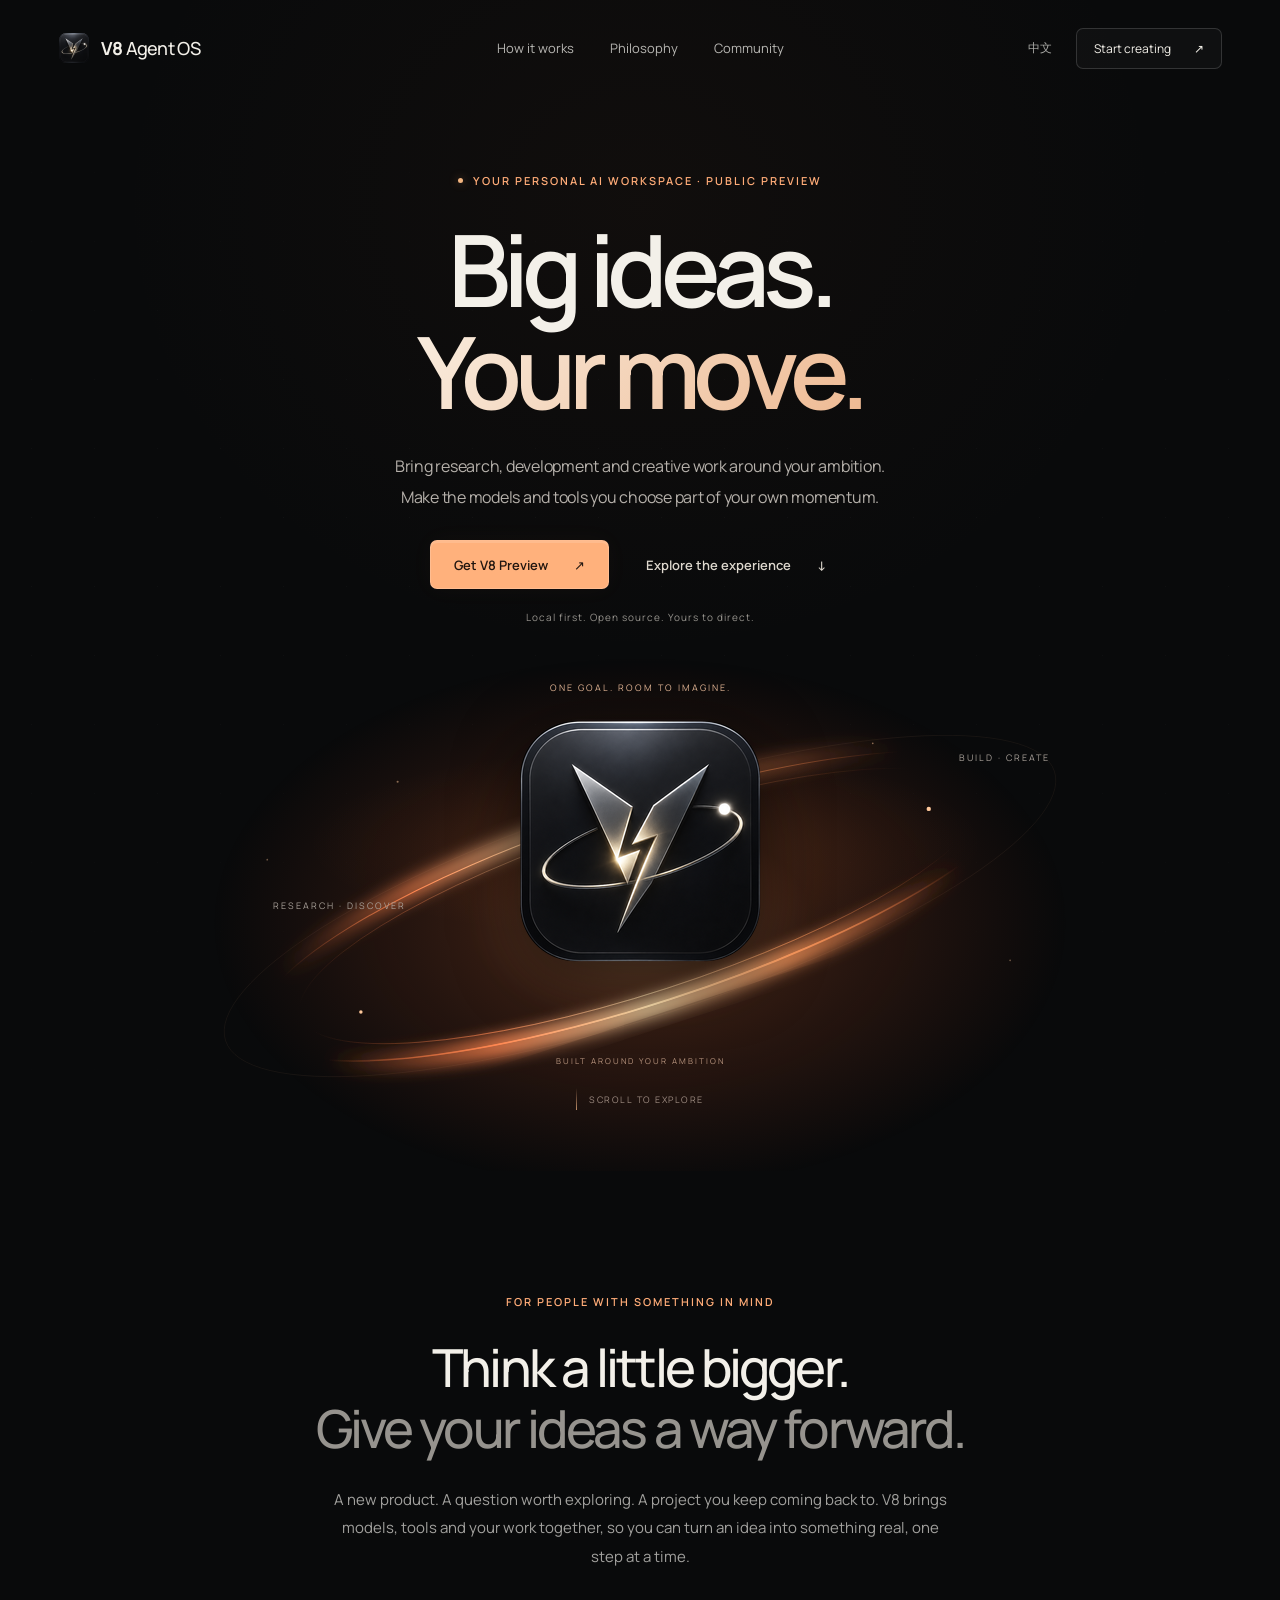
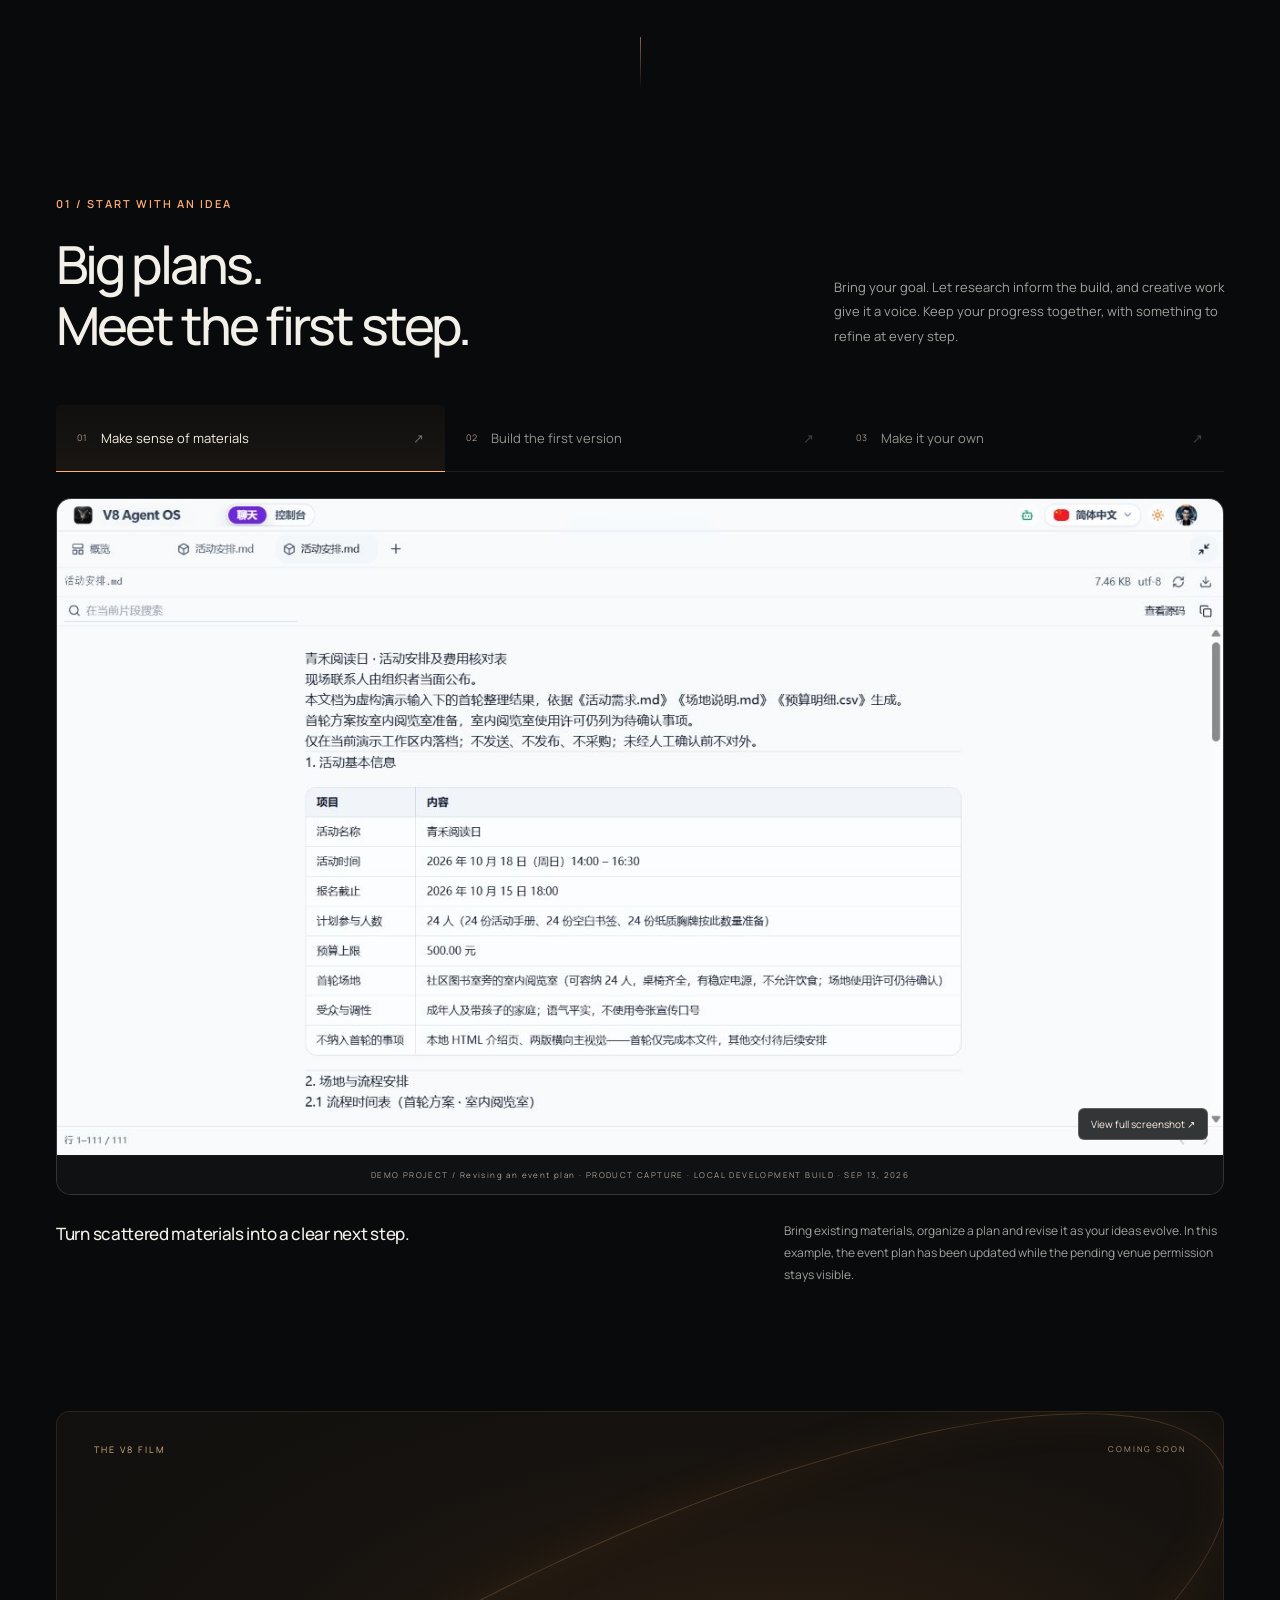
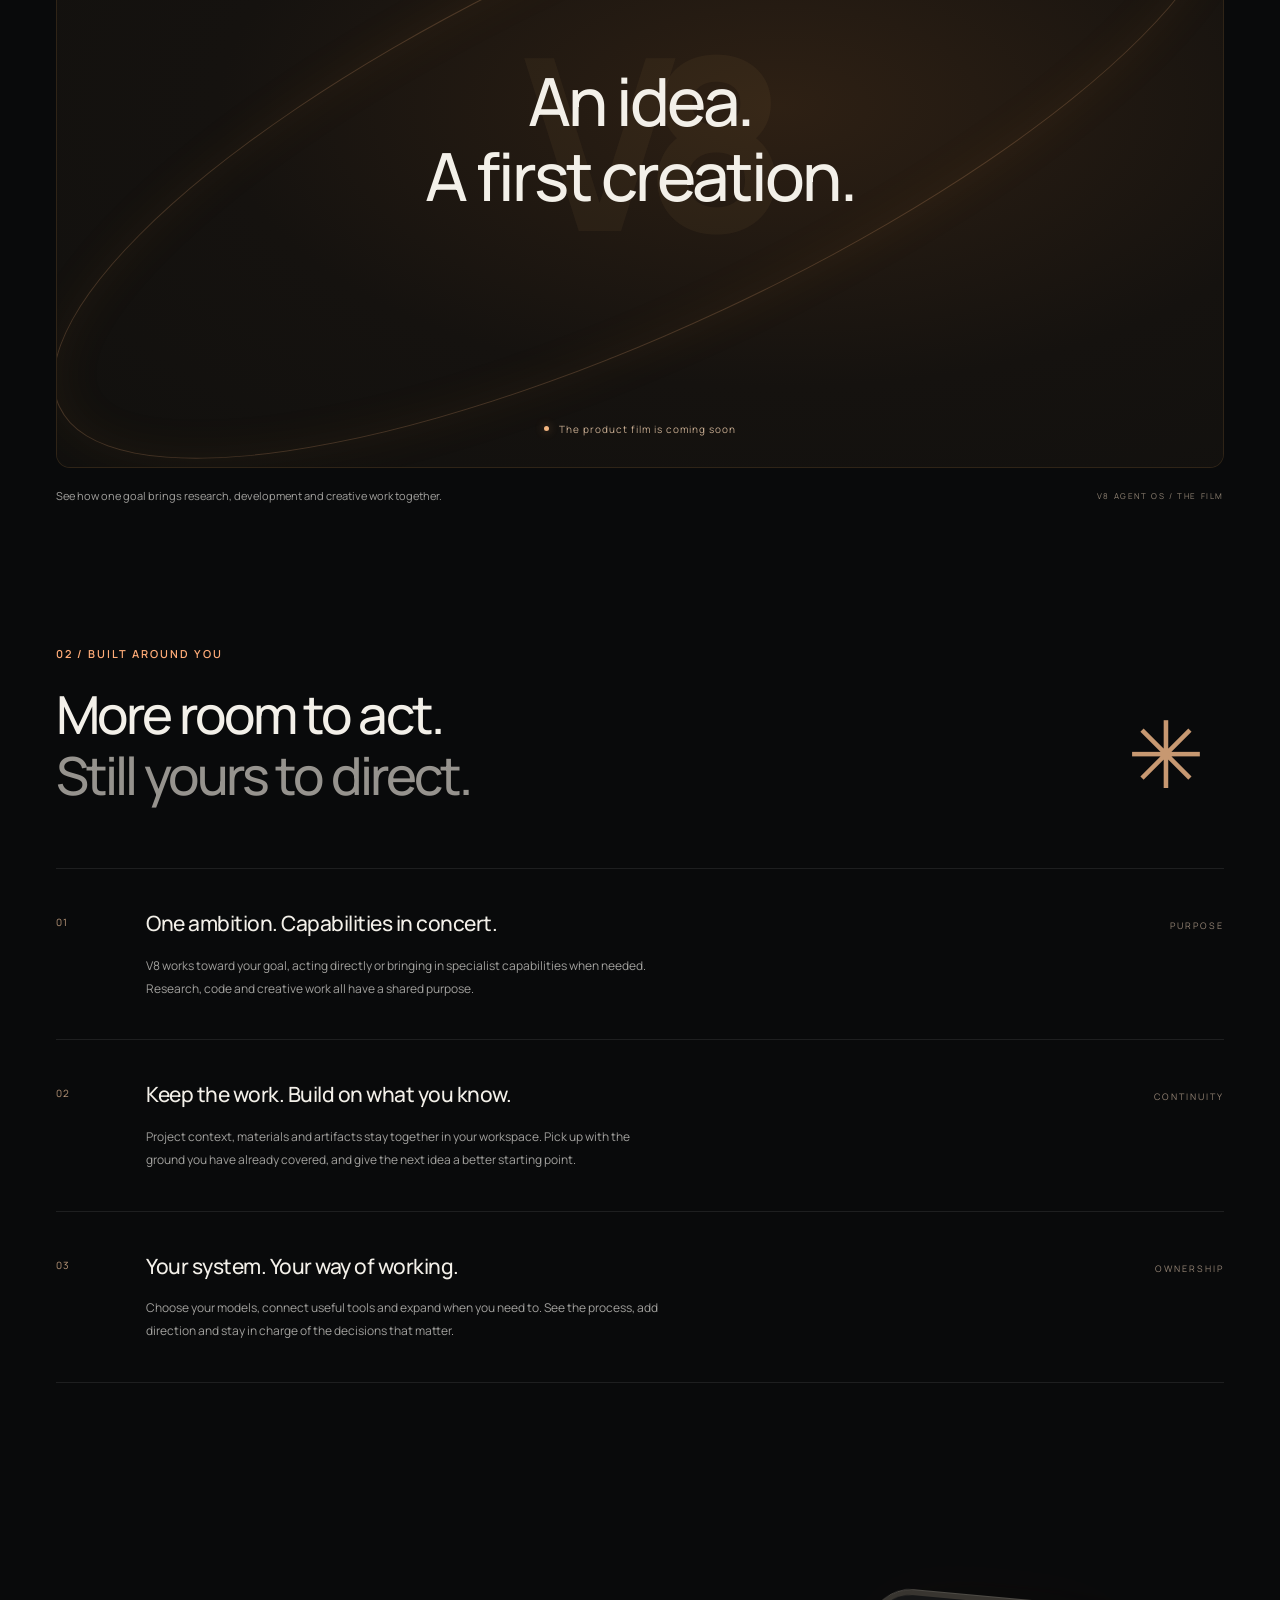
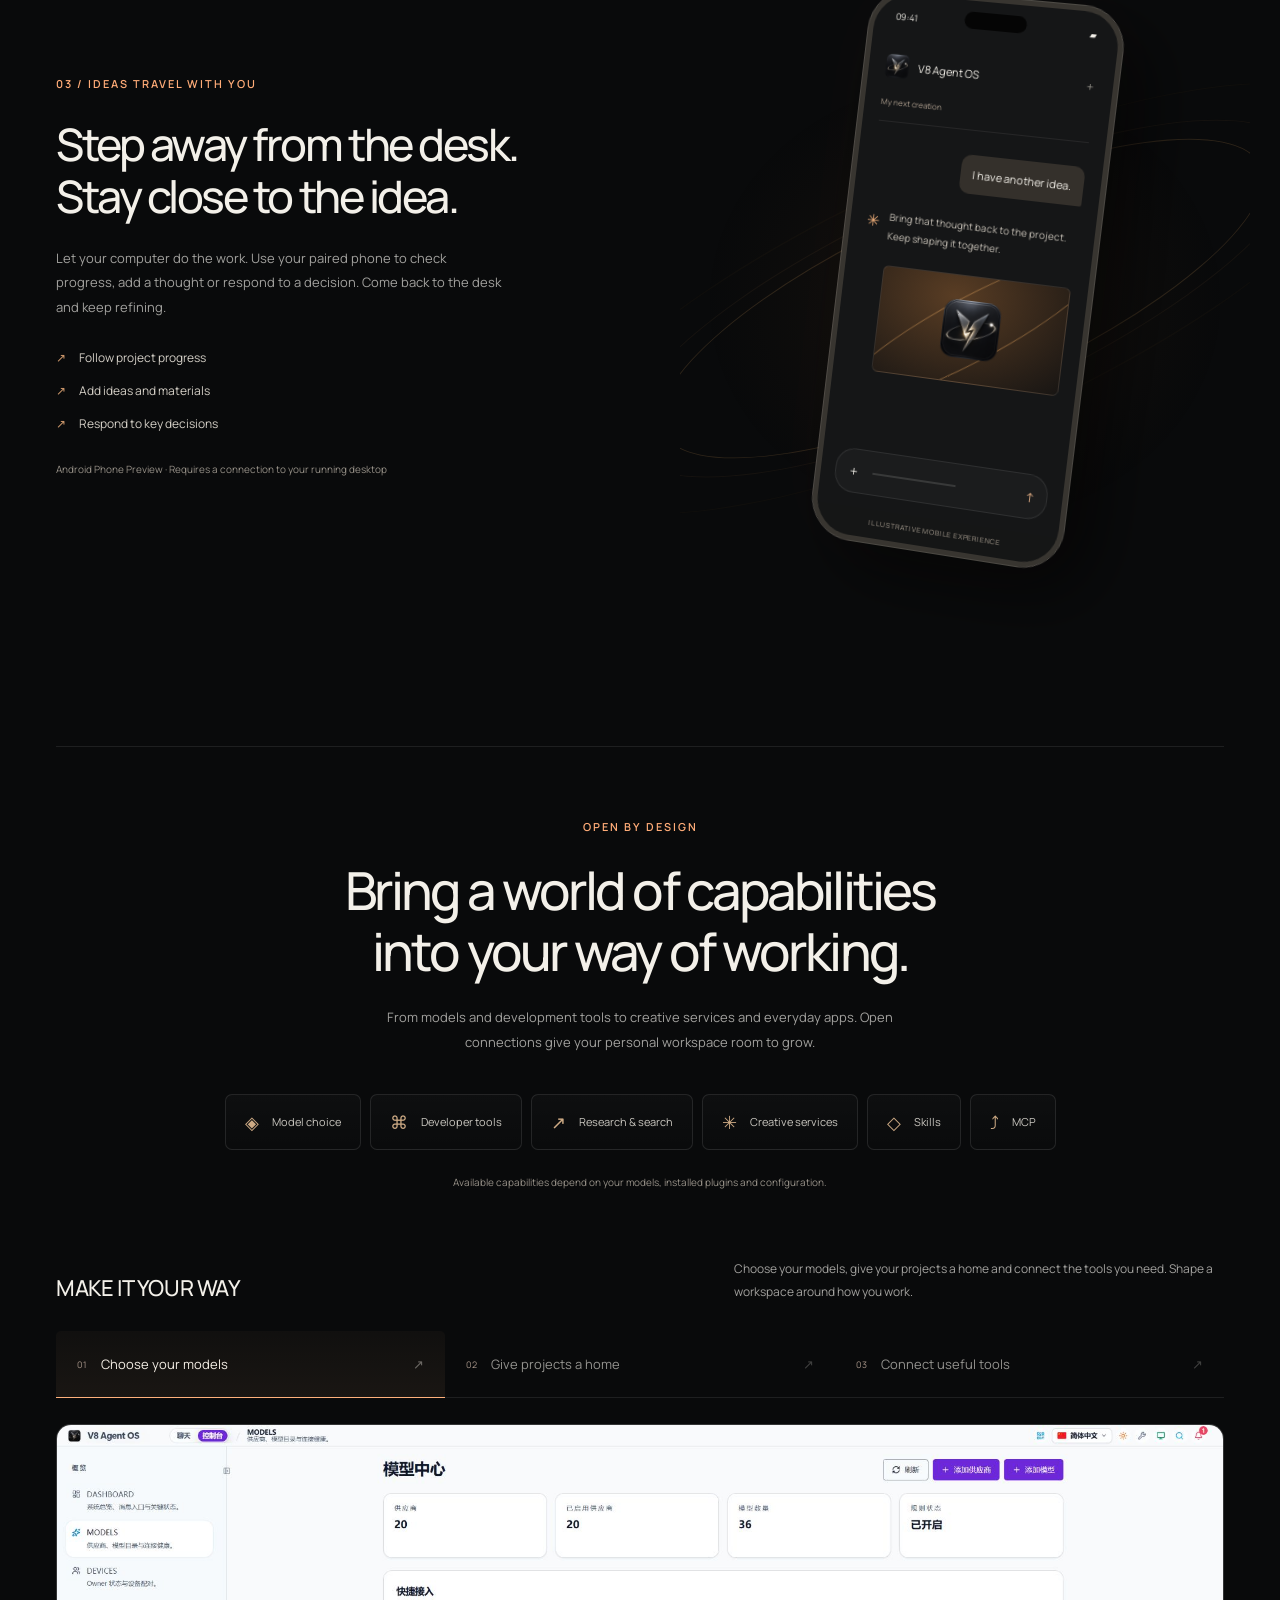
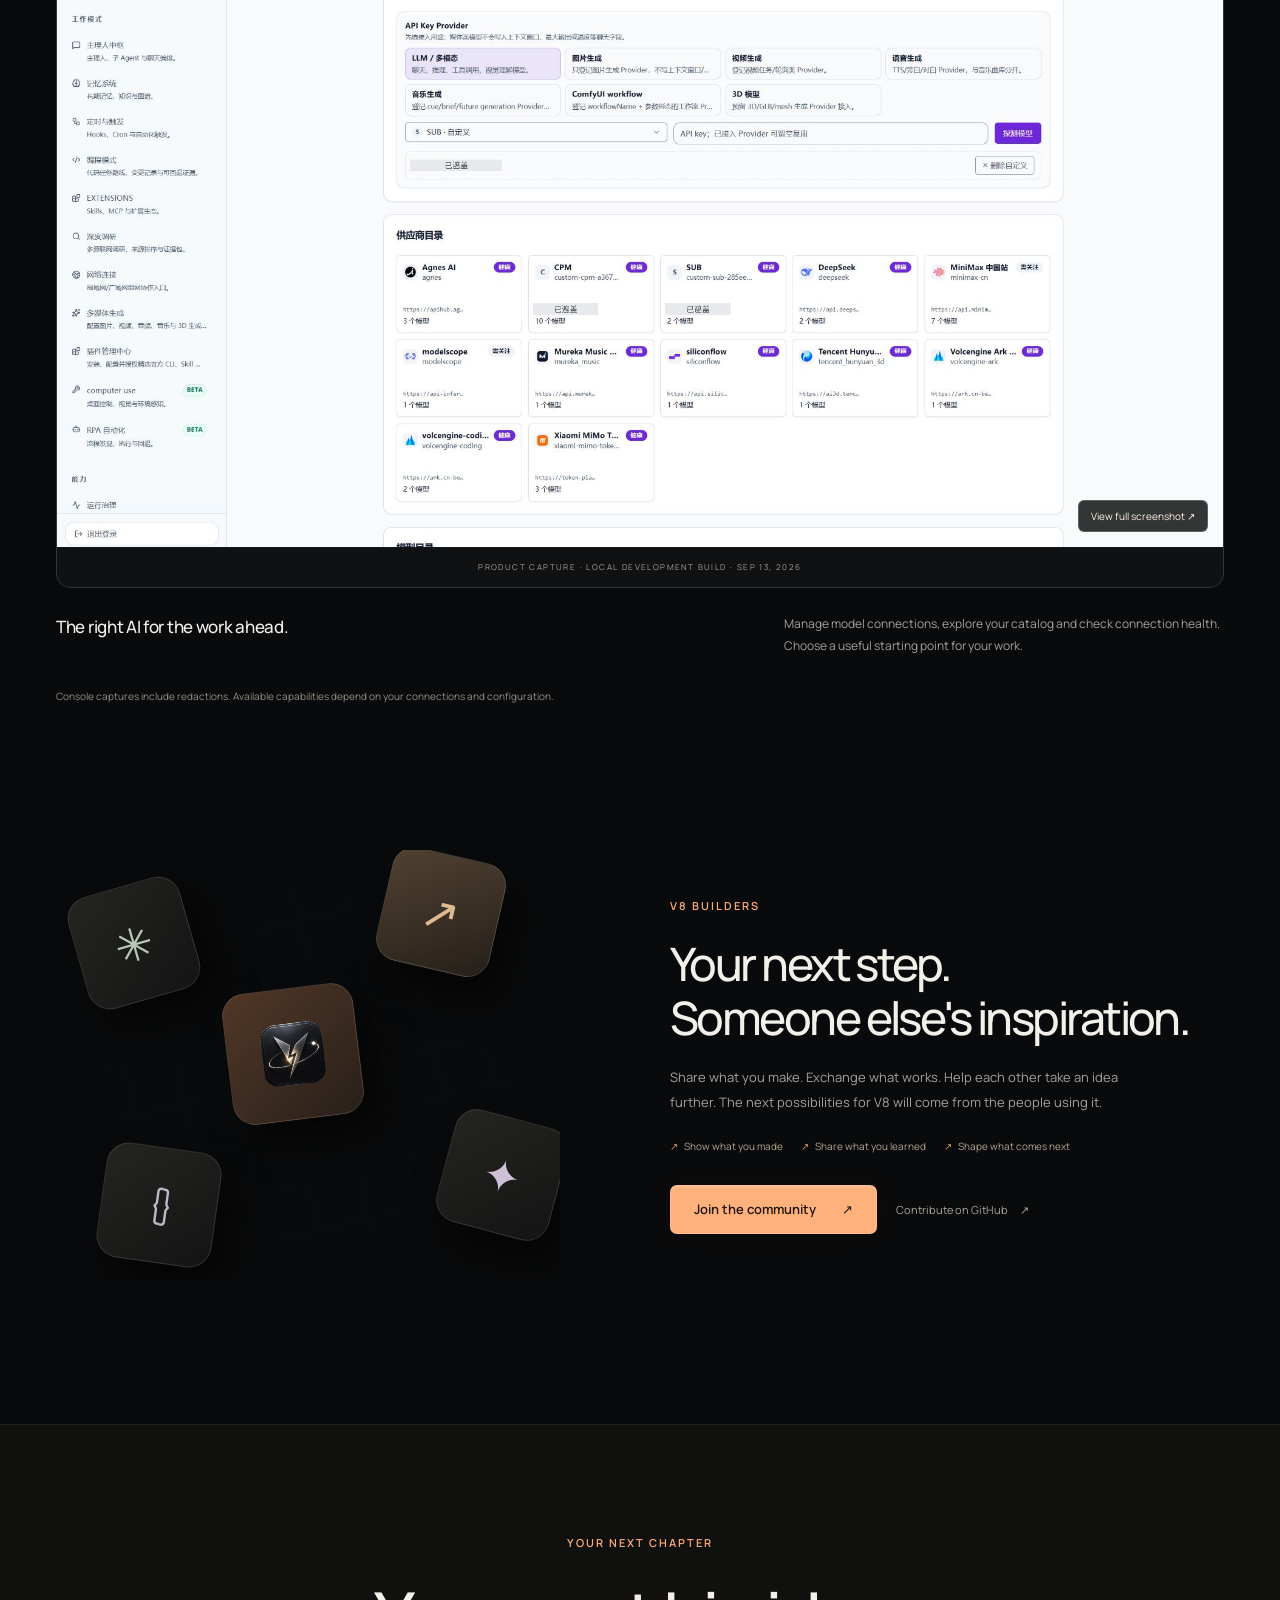
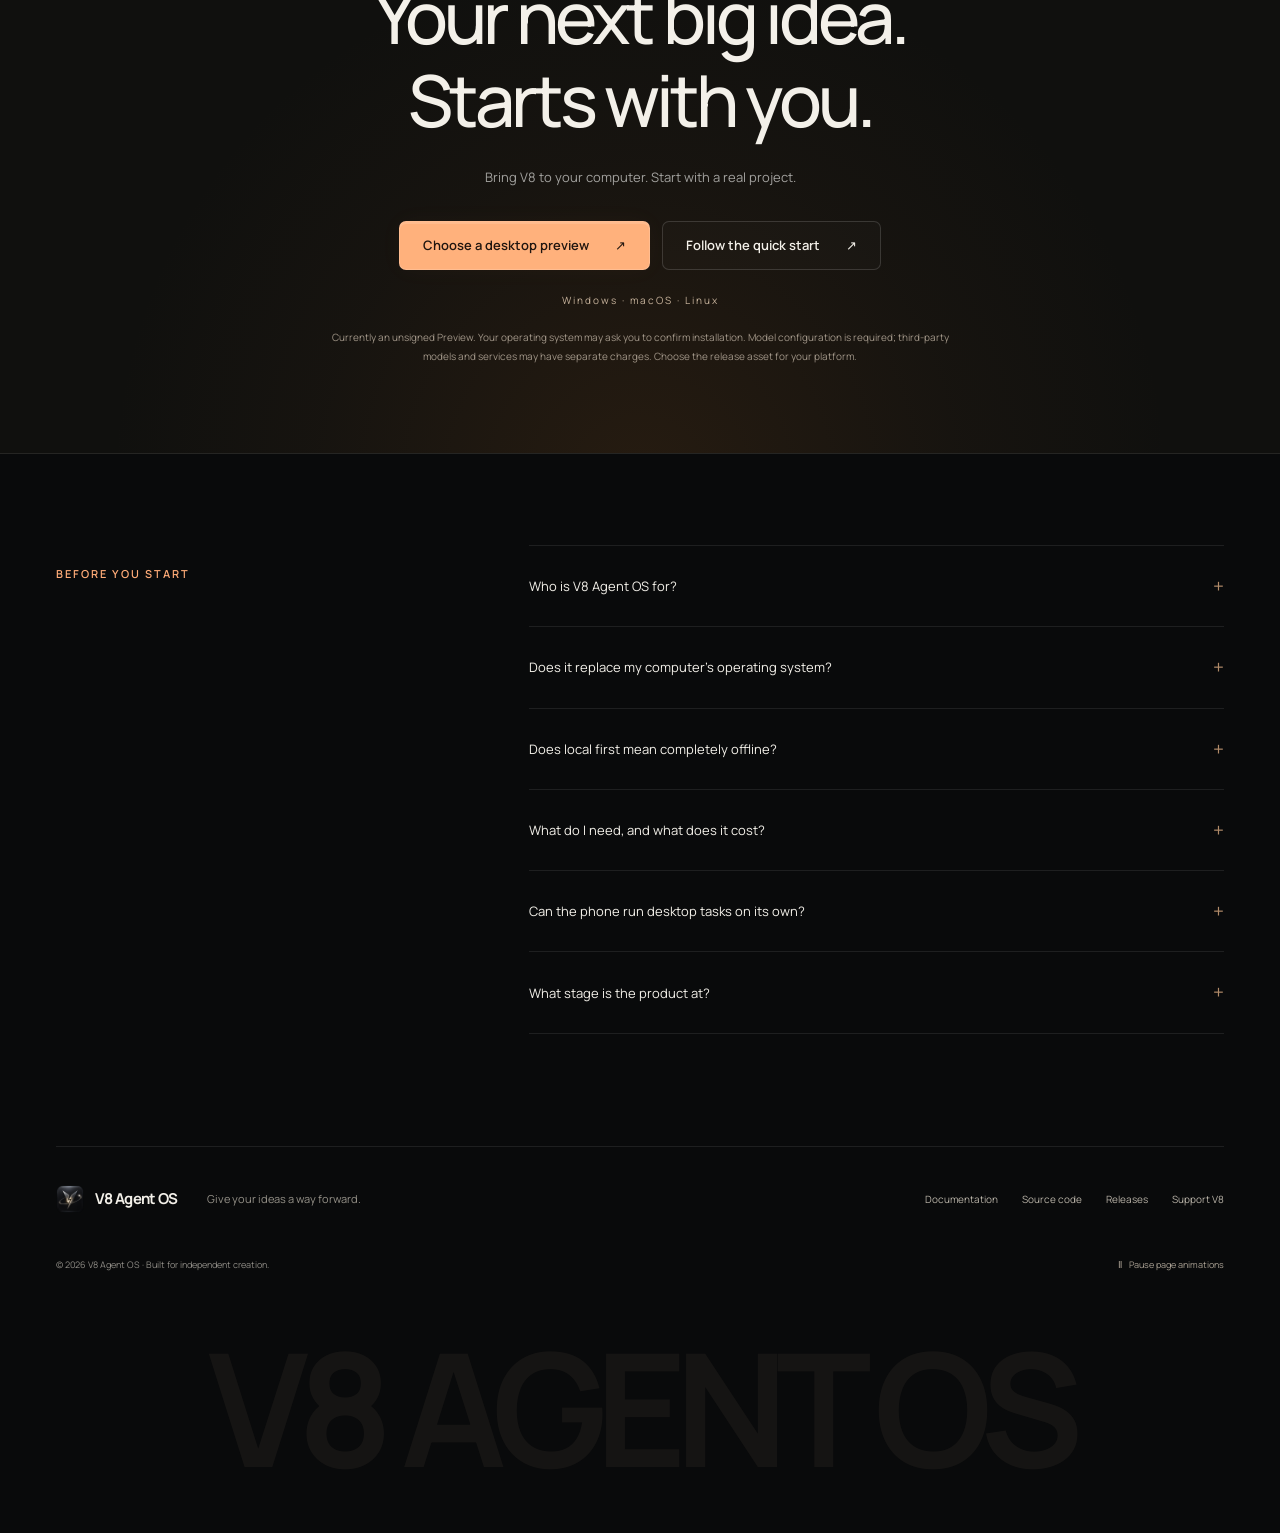
==== commit e2c8a92b: "feat(site): showcase real product captures and official app icon" ====
--- a/index.html
+++ b/index.html
@@ -15,16 +15,17 @@
   <meta property="og:title" content="V8 Agent OS — Big ideas. Your move.">
   <meta property="og:description" content="Your personal AI workspace. Bring research, development and creative work around one goal, with the models and tools you choose.">
   <meta property="og:url" content="https://v8agentos.top/">
-  <meta property="og:image" content="https://v8agentos.top/assets/social-card.png">
+  <meta property="og:image" content="https://v8agentos.top/assets/social-card.png?v=6abc74f547">
   <meta name="twitter:card" content="summary_large_image">
-  <link rel="icon" href="./assets/mark.svg" type="image/svg+xml">
-  <link rel="stylesheet" href="./assets/styles.css?v=9d8aa30383">
-  <script defer src="./assets/site.js?v=196121e751"></script>
+  <link rel="icon" href="./assets/product-icon.png" type="image/png">
+  <link rel="apple-touch-icon" href="./assets/product-icon.png">
+  <link rel="stylesheet" href="./assets/styles.css?v=589ce91e7a">
+  <script defer src="./assets/site.js?v=f63054b62f"></script>
 </head>
 <body data-locale="en">
   <a class="skip-link" href="#main">Skip to content</a>
   <header class="site-header">
-    <a class="brand" href="./" aria-label="V8 Agent OS"><img src="./assets/mark.svg" alt="" width="32" height="32"><span>V8 <span class="brand-suffix">Agent OS</span></span></a>
+    <a class="brand" href="./" aria-label="V8 Agent OS"><img src="./assets/product-icon.png" alt="" width="32" height="32"><span>V8 <span class="brand-suffix">Agent OS</span></span></a>
     <nav id="navigation" class="navigation" aria-label="Open navigation">
       <a href="#experience">How it works</a><a href="#philosophy">Philosophy</a><a href="#community">Community</a>
     </nav>
@@ -42,7 +43,7 @@
       </div>
       <div class="orbit-stage" aria-hidden="true">
         <div class="orbit-aura"></div>
-        <img class="orbit-art" src="./assets/orbit.svg" alt="" width="1200" height="660" fetchpriority="high">
+        <div class="orbit-art"><img src="./assets/orbit.svg?v=f04c26e57b" alt="" width="1200" height="660" fetchpriority="high"><img class="orbit-product-icon" src="./assets/product-icon.png" alt="" width="256" height="256" fetchpriority="high"></div>
         <span class="orbit-label orbit-top">ONE GOAL. ROOM TO IMAGINE.</span><span class="orbit-label orbit-left">RESEARCH · DISCOVER</span><span class="orbit-label orbit-right">BUILD · CREATE</span><span class="orbit-label orbit-bottom">BUILT AROUND YOUR AMBITION</span>
       </div>
       <a class="scroll-cue" href="#manifesto"><span></span>SCROLL TO EXPLORE</a>
@@ -53,10 +54,10 @@
       <p class="section-description" data-reveal>A new product. A question worth exploring. A project you keep coming back to. V8 brings models, tools and your work together, so you can turn an idea into something real, one step at a time.</p>
       <div class="manifesto-line" aria-hidden="true"></div>
     </section>
-    <section id="experience" class="experience section-shell" aria-labelledby="work-title">
+    <section id="experience" class="experience section-shell" aria-labelledby="work-title" data-tab-group>
       <div class="section-heading" data-reveal><div><p class="eyebrow">01 / START WITH AN IDEA</p><h2 id="work-title">Big plans.<br>Meet the first step.</h2></div><p class="section-description">Bring your goal. Let research inform the build, and creative work give it a voice. Keep your progress together, with something to refine at every step.</p></div>
-      <div class="scenario-tabs" aria-label="Explore ways to work"><a id="tab-research" class="scenario-tab is-active" href="#scenario-research" data-scenario="research"><span>01</span>Find a direction<span class="tab-arrow" aria-hidden="true">↗</span></a><a id="tab-workspace" class="scenario-tab" href="#scenario-workspace" data-scenario="workspace"><span>02</span>Build the first version<span class="tab-arrow" aria-hidden="true">↗</span></a><a id="tab-creative" class="scenario-tab" href="#scenario-creative" data-scenario="creative"><span>03</span>Make it your own<span class="tab-arrow" aria-hidden="true">↗</span></a></div>
-      <div class="scenario-panels"><article id="scenario-research" class="scenario is-active" aria-labelledby="tab-research"><figure class="media-frame concept-capture concept-research"><div class="concept-toolbar"><span><i></i><i></i><i></i></span><span>V8 / Research brief</span><span>↗</span></div><div class="concept-content"><div class="concept-prompt"><span class="prompt-mark" aria-hidden="true">✳</span><p>Explore this product idea and find the opportunities worth testing.</p></div><div class="concept-flow"><span><i aria-hidden="true">01</i>Ask a question</span><span><i aria-hidden="true">02</i>Explore the evidence</span><span><i aria-hidden="true">03</i>Find a direction</span></div><div class="concept-artifact"><div class="artifact-art" aria-hidden="true"><i></i><i></i><i></i></div><div><span class="artifact-label">Research brief</span><p>Questions &amp; context / Sources &amp; findings / Next steps</p><div class="artifact-lines" aria-hidden="true"><i></i><i></i><i></i></div></div><span class="artifact-arrow" aria-hidden="true">↗</span></div><p class="concept-result"><span aria-hidden="true">↳</span> Take the insight into your next step.</p></div><figcaption>ILLUSTRATIVE WORKFLOW · NOT A PRODUCT CAPTURE</figcaption></figure><div class="scenario-description"><h3>Turn curiosity into an informed next move.</h3><p>Research a real question, gather sources and connect your findings. Give the next decision a stronger foundation.</p></div></article><article id="scenario-workspace" class="scenario" aria-labelledby="tab-workspace"><figure class="media-frame concept-capture concept-workspace"><div class="concept-toolbar"><span><i></i><i></i><i></i></span><span>V8 / Product prototype</span><span>↗</span></div><div class="concept-content"><div class="concept-prompt"><span class="prompt-mark" aria-hidden="true">✳</span><p>Turn this idea into a product prototype I can demonstrate.</p></div><div class="concept-flow"><span><i aria-hidden="true">01</i>Shape the goal</span><span><i aria-hidden="true">02</i>Build the project</span><span><i aria-hidden="true">03</i>Explore the result</span></div><div class="concept-artifact"><div class="artifact-art" aria-hidden="true"><i></i><i></i><i></i></div><div><span class="artifact-label">Product prototype</span><p>Project files / Pages &amp; interactions / Demo preparation</p><div class="artifact-lines" aria-hidden="true"><i></i><i></i><i></i></div></div><span class="artifact-arrow" aria-hidden="true">↗</span></div><p class="concept-result"><span aria-hidden="true">↳</span> From a thought to a first version you can show.</p></div><figcaption>ILLUSTRATIVE WORKFLOW · NOT A PRODUCT CAPTURE</figcaption></figure><div class="scenario-description"><h3>Give the idea in your head a version you can open.</h3><p>Move development forward with your goals and existing materials. Review the changes and results in your project, then keep improving.</p></div></article><article id="scenario-creative" class="scenario" aria-labelledby="tab-creative"><figure class="media-frame concept-capture concept-creative"><div class="concept-toolbar"><span><i></i><i></i><i></i></span><span>V8 / Creative canvas</span><span>↗</span></div><div class="concept-content"><div class="concept-prompt"><span class="prompt-mark" aria-hidden="true">✳</span><p>Use these materials to create a set of visuals for my new product.</p></div><div class="concept-flow"><span><i aria-hidden="true">01</i>Bring your materials</span><span><i aria-hidden="true">02</i>Explore a direction</span><span><i aria-hidden="true">03</i>Refine the work</span></div><div class="concept-artifact"><div class="artifact-art" aria-hidden="true"><i></i><i></i><i></i></div><div><span class="artifact-label">Creative canvas</span><p>Source materials / Visual exploration / Editing &amp; delivery</p><div class="artifact-lines" aria-hidden="true"><i></i><i></i><i></i></div></div><span class="artifact-arrow" aria-hidden="true">↗</span></div><p class="concept-result"><span aria-hidden="true">↳</span> Bring your perspective into everything you make.</p></div><figcaption>ILLUSTRATIVE WORKFLOW · NOT A PRODUCT CAPTURE</figcaption></figure><div class="scenario-description"><h3>Give your work a voice of its own.</h3><p>Bring materials onto the canvas, explore a creative direction and edit the results. Let the work take shape around your ideas.</p></div></article></div>
+      <div class="scenario-tabs" data-tab-list aria-label="Explore ways to work"><a id="tab-research" class="scenario-tab is-active" href="#scenario-research" data-tab="scenario-research"><span>01</span>Make sense of materials<span class="tab-arrow" aria-hidden="true">↗</span></a><a id="tab-workspace" class="scenario-tab" href="#scenario-workspace" data-tab="scenario-workspace"><span>02</span>Build the first version<span class="tab-arrow" aria-hidden="true">↗</span></a><a id="tab-creative" class="scenario-tab" href="#scenario-creative" data-tab="scenario-creative"><span>03</span>Make it your own<span class="tab-arrow" aria-hidden="true">↗</span></a></div>
+      <div class="scenario-panels"><article id="scenario-research" data-tab-panel class="scenario is-active" aria-labelledby="tab-research"><figure class="media-frame actual-capture"><button type="button" class="capture-open" data-image="./assets/media/materials-20260913.webp" aria-label="View full screenshot: V8 workbench showing a revised event plan with indoor venue permission still pending"><img src="./assets/media/materials-20260913.webp" alt="V8 workbench showing a revised event plan with indoor venue permission still pending" loading="lazy" decoding="async" width="1280" height="720"><span class="capture-zoom" aria-hidden="true">View full screenshot ↗</span></button><figcaption>DEMO PROJECT / Revising an event plan · PRODUCT CAPTURE · LOCAL DEVELOPMENT BUILD · SEP 13, 2026</figcaption></figure><div class="scenario-description"><h3>Turn scattered materials into a clear next step.</h3><p>Bring existing materials, organize a plan and revise it as your ideas evolve. In this example, the event plan has been updated while the pending venue permission stays visible.</p></div></article><article id="scenario-workspace" data-tab-panel class="scenario" aria-labelledby="tab-workspace"><figure class="media-frame actual-capture"><button type="button" class="capture-open" data-image="./assets/media/workspace-20260913.webp" aria-label="View full screenshot: V8 workbench showing a local HTML file review alongside its actual event-page preview, labeled as a demonstration draft"><img src="./assets/media/workspace-20260913.webp" alt="V8 workbench showing a local HTML file review alongside its actual event-page preview, labeled as a demonstration draft" loading="lazy" decoding="async" width="1280" height="720"><span class="capture-zoom" aria-hidden="true">View full screenshot ↗</span></button><figcaption>DEMO PROJECT / Opening a real webpage in the workbench · PRODUCT CAPTURE · LOCAL DEVELOPMENT BUILD · SEP 13, 2026</figcaption></figure><div class="scenario-description"><h3>Give the idea in your head a version you can open.</h3><p>Move from project materials to a webpage. Review the file and its actual preview in one workbench. This event page is a demonstration draft, ready for further review and refinement.</p></div></article><article id="scenario-creative" data-tab-panel class="scenario" aria-labelledby="tab-creative"><figure class="media-frame concept-capture concept-creative"><div class="concept-toolbar"><span><i></i><i></i><i></i></span><span>V8 / Creative canvas</span><span>↗</span></div><div class="concept-content"><div class="concept-prompt"><span class="prompt-mark" aria-hidden="true">✳</span><p>Use these materials to create a set of visuals for my new product.</p></div><div class="concept-flow"><span><i aria-hidden="true">01</i>Bring your materials</span><span><i aria-hidden="true">02</i>Explore a direction</span><span><i aria-hidden="true">03</i>Refine the work</span></div><div class="concept-artifact"><div class="artifact-art" aria-hidden="true"><i></i><i></i><i></i></div><div><span class="artifact-label">Creative canvas</span><p>Source materials / Visual exploration / Editing &amp; delivery</p><div class="artifact-lines" aria-hidden="true"><i></i><i></i><i></i></div></div><span class="artifact-arrow" aria-hidden="true">↗</span></div><p class="concept-result"><span aria-hidden="true">↳</span> Bring your perspective into everything you make.</p></div><figcaption>ILLUSTRATIVE WORKFLOW · NOT A PRODUCT CAPTURE</figcaption></figure><div class="scenario-description"><h3>Give your work a voice of its own.</h3><p>Bring materials onto the canvas, explore a creative direction and edit the results. Let the work take shape around your ideas.</p></div></article></div>
     </section>
     <section id="film" class="film-section section-shell" aria-labelledby="film-title">
       <div class="film-frame" data-reveal>
@@ -70,20 +71,21 @@
     </section>
     <section class="phone-section section-shell" aria-labelledby="phone-title">
       <div class="phone-copy" data-reveal><p class="eyebrow">03 / IDEAS TRAVEL WITH YOU</p><h2 id="phone-title">Step away from the desk.<br>Stay close to the idea.</h2><p class="section-description">Let your computer do the work. Use your paired phone to check progress, add a thought or respond to a decision. Come back to the desk and keep refining.</p><ul class="phone-benefits"><li>Follow project progress</li><li>Add ideas and materials</li><li>Respond to key decisions</li></ul><p class="fine-print">Android Phone Preview · Requires a connection to your running desktop</p></div>
-      <div class="phone-stage" data-reveal><div class="phone-orbits" aria-hidden="true"><i></i><i></i><i></i></div><figure class="phone-device"><div class="phone-status"><span>09:41</span><i></i><span aria-hidden="true">▰</span></div><div class="phone-body"><div class="phone-app"><img src="./assets/mark.svg" alt="" width="28" height="28"><span>V8 Agent OS</span><span>＋</span></div><span class="phone-project">My next creation</span><p class="phone-user-message">I have another idea.</p><div class="phone-response"><span aria-hidden="true">✳</span><p>Bring that thought back to the project. Keep shaping it together.</p></div><div class="phone-mini-art" aria-hidden="true"><i></i><span>V8</span></div><div class="phone-composer" aria-hidden="true"><span>＋</span><i></i><span>↑</span></div></div><figcaption>ILLUSTRATIVE MOBILE EXPERIENCE</figcaption></figure></div>
+      <div class="phone-stage" data-reveal><div class="phone-orbits" aria-hidden="true"><i></i><i></i><i></i></div><figure class="phone-device"><div class="phone-status"><span>09:41</span><i></i><span aria-hidden="true">▰</span></div><div class="phone-body"><div class="phone-app"><img src="./assets/product-icon.png" alt="" width="28" height="28"><span>V8 Agent OS</span><span>＋</span></div><span class="phone-project">My next creation</span><p class="phone-user-message">I have another idea.</p><div class="phone-response"><span aria-hidden="true">✳</span><p>Bring that thought back to the project. Keep shaping it together.</p></div><div class="phone-mini-art" aria-hidden="true"><i></i><img src="./assets/product-icon.png" alt="" width="62" height="62"></div><div class="phone-composer" aria-hidden="true"><span>＋</span><i></i><span>↑</span></div></div><figcaption>ILLUSTRATIVE MOBILE EXPERIENCE</figcaption></figure></div>
     </section>
     <section class="ecosystem section-shell" aria-labelledby="ecosystem-title">
       <p class="eyebrow" data-reveal>OPEN BY DESIGN</p><h2 id="ecosystem-title" data-reveal>Bring a world of capabilities<br>into your way of working.</h2><p class="section-description" data-reveal>From models and development tools to creative services and everyday apps. Open connections give your personal workspace room to grow.</p>
       <div class="capability-strip" data-reveal><span><i aria-hidden="true">◈</i>Model choice</span><span><i aria-hidden="true">⌘</i>Developer tools</span><span><i aria-hidden="true">↗</i>Research &amp; search</span><span><i aria-hidden="true">✳</i>Creative services</span><span><i aria-hidden="true">◇</i>Skills</span><span><i aria-hidden="true">⤴</i>MCP</span></div><p class="fine-print">Available capabilities depend on your models, installed plugins and configuration.</p>
+      <div class="controls-gallery" data-tab-group><div class="controls-intro"><h3>MAKE IT YOUR WAY</h3><p>Choose your models, give your projects a home and connect the tools you need. Shape a workspace around how you work.</p></div><div class="scenario-tabs" data-tab-list aria-label="Explore the product console"><a class="scenario-tab is-active" id="tab-models" href="#control-models" data-tab="control-models"><span>01</span>Choose your models<span class="tab-arrow" aria-hidden="true">↗</span></a><a class="scenario-tab" id="tab-projects" href="#control-projects" data-tab="control-projects"><span>02</span>Give projects a home<span class="tab-arrow" aria-hidden="true">↗</span></a><a class="scenario-tab" id="tab-plugins" href="#control-plugins" data-tab="control-plugins"><span>03</span>Connect useful tools<span class="tab-arrow" aria-hidden="true">↗</span></a></div><article id="control-models" data-tab-panel class="control-panel is-active" aria-labelledby="tab-models"><figure class="media-frame actual-capture"><button type="button" class="capture-open" data-image="./assets/media/models-20260913.webp" aria-label="View full screenshot: V8 model center showing model connections, provider catalog and health states"><img src="./assets/media/models-20260913.webp" alt="V8 model center showing model connections, provider catalog and health states" loading="lazy" decoding="async" width="1920" height="1189"><span class="capture-zoom" aria-hidden="true">View full screenshot ↗</span></button><figcaption>PRODUCT CAPTURE · LOCAL DEVELOPMENT BUILD · SEP 13, 2026</figcaption></figure><div class="scenario-description"><h3>The right AI for the work ahead.</h3><p>Manage model connections, explore your catalog and check connection health. Choose a useful starting point for your work.</p></div></article><article id="control-projects" data-tab-panel class="control-panel" aria-labelledby="tab-projects"><figure class="media-frame actual-capture"><button type="button" class="capture-open" data-image="./assets/media/projects-20260913.webp" aria-label="View full screenshot: V8 projects and workspaces console showing a demonstration project folder and workspace rules"><img src="./assets/media/projects-20260913.webp" alt="V8 projects and workspaces console showing a demonstration project folder and workspace rules" loading="lazy" decoding="async" width="1920" height="1189"><span class="capture-zoom" aria-hidden="true">View full screenshot ↗</span></button><figcaption>PRODUCT CAPTURE · LOCAL DEVELOPMENT BUILD · SEP 13, 2026</figcaption></figure><div class="scenario-description"><h3>A space for every idea to grow.</h3><p>Choose a local folder for your project and manage its workspace rules. Keep future changes grounded in the same project.</p></div></article><article id="control-plugins" data-tab-panel class="control-panel" aria-labelledby="tab-plugins"><figure class="media-frame actual-capture"><button type="button" class="capture-open" data-image="./assets/media/plugins-20260913.webp" aria-label="View full screenshot: V8 plugin manager showing installed extensions and MediaKit local and cloud configuration states"><img src="./assets/media/plugins-20260913.webp" alt="V8 plugin manager showing installed extensions and MediaKit local and cloud configuration states" loading="lazy" decoding="async" width="1920" height="1189"><span class="capture-zoom" aria-hidden="true">View full screenshot ↗</span></button><figcaption>PRODUCT CAPTURE · LOCAL DEVELOPMENT BUILD · SEP 13, 2026</figcaption></figure><div class="scenario-description"><h3>Add a capability when you need it.</h3><p>See installed extensions and distinguish local features from cloud services that need setup. Bring tools into your work as you need them.</p></div></article><p class="fine-print controls-note">Console captures include redactions. Available capabilities depend on your connections and configuration.</p></div>
     </section>
     <section id="community" class="community section-shell" aria-labelledby="community-title">
-      <div class="community-visual" aria-hidden="true"><div class="builder-tile tile-one">✳</div><div class="builder-tile tile-two">↗</div><div class="builder-tile tile-three"><img src="./assets/mark.svg" width="80" height="80" alt=""></div><div class="builder-tile tile-four">{ }</div><div class="builder-tile tile-five">✦</div><div class="community-grid"></div></div>
+      <div class="community-visual" aria-hidden="true"><div class="builder-tile tile-one">✳</div><div class="builder-tile tile-two">↗</div><div class="builder-tile tile-three"><img src="./assets/product-icon.png" width="80" height="80" alt=""></div><div class="builder-tile tile-four">{ }</div><div class="builder-tile tile-five">✦</div><div class="community-grid"></div></div>
       <div class="community-copy" data-reveal><p class="eyebrow">V8 BUILDERS</p><h2 id="community-title">Your next step.<br>Someone else&#x27;s inspiration.</h2><p class="section-description">Share what you make. Exchange what works. Help each other take an idea further. The next possibilities for V8 will come from the people using it.</p><div class="community-topics"><span>Show what you made</span><span>Share what you learned</span><span>Shape what comes next</span></div><a class="button button-primary" href="https://github.com/justForever17/v8-agent-os/discussions" target="_blank" rel="noopener noreferrer">Join the community <span aria-hidden="true">↗</span></a><a class="understated-link" href="https://github.com/justForever17/v8-agent-os" target="_blank" rel="noopener noreferrer">Contribute on GitHub <span aria-hidden="true">↗</span></a></div>
     </section>
     <section id="download" class="download-section" aria-labelledby="download-title"><div class="download-glow" aria-hidden="true"></div><div class="section-shell"><p class="eyebrow" data-reveal>YOUR NEXT CHAPTER</p><h2 id="download-title" data-reveal>Your next big idea.<br>Starts with you.</h2><p class="section-description" data-reveal>Bring V8 to your computer. Start with a real project.</p><div class="download-actions"><a class="button button-primary" href="https://github.com/justForever17/v8-agent-os/releases/latest" target="_blank" rel="noopener noreferrer">Choose a desktop preview <span aria-hidden="true">↗</span></a><a class="button button-outline" href="https://github.com/justForever17/v8-agent-os/blob/main/README.md#quick-start" target="_blank" rel="noopener noreferrer">Follow the quick start <span aria-hidden="true">↗</span></a></div><p class="platforms">Windows · macOS · Linux</p><p class="download-note">Currently an unsigned Preview. Your operating system may ask you to confirm installation. Model configuration is required; third-party models and services may have separate charges. Choose the release asset for your platform.</p></div></section>
     <section class="faq-section section-shell" aria-label="BEFORE YOU START"><p class="eyebrow">BEFORE YOU START</p><div class="faq-list"><details><summary>Who is V8 Agent OS for?<span aria-hidden="true">+</span></summary><p>Independent developers, creators and small teams who want to use AI for real projects. Start with a clear research, development or creative task and build your own way of working from there.</p></details><details><summary>Does it replace my computer&#x27;s operating system?<span aria-hidden="true">+</span></summary><p>V8 is a desktop AI workspace running on Windows, macOS or Linux. Install and configure the app to get started. You do not need to replace your existing operating system.</p></details><details><summary>Does local first mean completely offline?<span aria-hidden="true">+</span></summary><p>Your computer is the center of your project work. When you use cloud models, search or creative services, relevant data is sent to the services you configure. Network use and data flows depend on those capabilities. Not every task can run offline.</p></details><details><summary>What do I need, and what does it cost?<span aria-hidden="true">+</span></summary><p>You need a supported computer, a project folder and a working model connection. V8 source code is MIT licensed. Model APIs and third-party services are billed by their providers; the open-source software does not include free model credits. The quick start walks through initial setup.</p></details><details><summary>Can the phone run desktop tasks on its own?<span aria-hidden="true">+</span></summary><p>Phone is a paired remote interface. Your desktop needs to stay running and reachable. You can follow tasks, add materials and respond to decisions; the phone does not replace the desktop runtime.</p></details><details><summary>What stage is the product at?<span aria-hidden="true">+</span></summary><p>Desktop and Android Phone previews are available, with capabilities and installation experience still evolving. Concept illustrations on this page explain ways of working. The product film will appear here when available. See GitHub Releases for current platform assets and updates.</p></details></div></section>
   </main>
-  <footer class="site-footer section-shell"><div class="footer-top"><a class="brand" href="./"><img src="./assets/mark.svg" alt="" width="28" height="28"><span>V8 Agent OS</span></a><p>Give your ideas a way forward.</p><div class="footer-links"><a href="https://github.com/justForever17/v8-agent-os/blob/main/README.md#quick-start">Documentation</a><a href="https://github.com/justForever17/v8-agent-os">Source code</a><a href="https://github.com/justForever17/v8-agent-os/releases">Releases</a><a href="https://afdian.com/a/justforever17" target="_blank" rel="noopener noreferrer">Support V8</a></div></div><div class="footer-bottom"><span>© 2026 V8 Agent OS · Built for independent creation.</span><button class="motion-toggle" type="button" aria-pressed="false" data-pause="Pause page animations" data-resume="Enable page animations"><span aria-hidden="true">Ⅱ</span><span data-motion-label>Pause page animations</span></button></div><div class="footer-wordmark" aria-hidden="true">V8 AGENT OS</div></footer>
-  <dialog class="image-dialog" aria-label="V8 Agent OS product capture"><button class="dialog-close" type="button" aria-label="Close image">×</button><img alt=""></dialog>
+  <footer class="site-footer section-shell"><div class="footer-top"><a class="brand" href="./"><img src="./assets/product-icon.png" alt="" width="28" height="28"><span>V8 Agent OS</span></a><p>Give your ideas a way forward.</p><div class="footer-links"><a href="https://github.com/justForever17/v8-agent-os/blob/main/README.md#quick-start">Documentation</a><a href="https://github.com/justForever17/v8-agent-os">Source code</a><a href="https://github.com/justForever17/v8-agent-os/releases">Releases</a><a href="https://afdian.com/a/justforever17" target="_blank" rel="noopener noreferrer">Support V8</a></div></div><div class="footer-bottom"><span>© 2026 V8 Agent OS · Built for independent creation.</span><button class="motion-toggle" type="button" aria-pressed="false" data-pause="Pause page animations" data-resume="Enable page animations"><span aria-hidden="true">Ⅱ</span><span data-motion-label>Pause page animations</span></button></div><div class="footer-wordmark" aria-hidden="true">V8 AGENT OS</div></footer>
+  <dialog class="image-dialog" aria-label="PRODUCT CAPTURE · LOCAL DEVELOPMENT BUILD · SEP 13, 2026"><a class="dialog-original" target="_blank" rel="noopener noreferrer">Open original image ↗</a><button class="dialog-close" type="button" aria-label="Close image">×</button><img alt=""></dialog>
 </body>
 </html>
--- a/assets/styles.css
+++ b/assets/styles.css
@@ -57,6 +57,7 @@
 .hero-note { color: #96938d; margin-top: 21px; font-size: 10px; letter-spacing: 1px; }
 .orbit-stage { position: relative; width: min(1050px,110vw); height: 460px; margin: -6px 0 -14px; left: 50%; transform: translateX(-50%); }
 .orbit-art { position: absolute; top: -42px; left: 0; width: 100%; height: auto; animation: orbit-float 11s ease-in-out infinite; }
+.orbit-product-icon { position: absolute; width: 24.4%; height: auto; left: 37.8%; top: 20.7%; filter: drop-shadow(0 16px 32px #0009); }
 .orbit-aura { position: absolute; width: 65%; height: 42%; left: 18%; top: 28%; border-radius: 50%; background: radial-gradient(ellipse,#ff9c451c,#ff70220a 45%,transparent 70%); animation: aura-breathe 8s ease-in-out infinite; }
 .orbit-label { position: absolute; color: #a8a099; font-size: 9px; letter-spacing: 2px; white-space: nowrap; }
 .orbit-top { top: 63px; left: 50%; transform: translateX(-50%); color: #dfb392; }
@@ -92,7 +93,7 @@
 .scenario-tab.is-active { color: #f4eee5; background: linear-gradient(#ffbd8208,#ffbd8211); }
 .scenario-tab::after { content: ""; position: absolute; bottom: -1px; height: 1px; background: #ffb17c; left: 0; right: 0; opacity: 0; transition: opacity 180ms ease; }
 .scenario-tab.is-active::after { opacity: 1; }
-.has-js .scenario:not(.is-active) { display: none; }
+.has-js [data-tab-panel]:not(.is-active) { display: none; }
 .scenario { margin-bottom: 38px; scroll-margin-top: 30px; }
 .media-frame { aspect-ratio: 16/10; width: 100%; border: 1px solid #ffffff22; background: linear-gradient(140deg,#202120,#111212 55%); border-radius: 15px; position: relative; overflow: hidden; }
 .concept-capture { padding: 0 6%; aspect-ratio: 16/8.7; box-shadow: 0 25px 90px #0004,0 1px 0 #ffffff15 inset; }
@@ -131,9 +132,17 @@
 .concept-result { font-size: 10px; color: #9b9890; margin: 21px 0 45px 55px; }
 .concept-result > span { color: #cca482; margin-right: 5px; }
 .media-frame figcaption { position: absolute; left: 0; bottom: 0; width: 100%; text-align: center; padding: 12px; color: #a8a096; font-size: 8px; letter-spacing: 1.4px; background: #101112cc; border-top: 1px solid #ffffff06; }
-.actual-capture { aspect-ratio: 16/10; }
-.capture-open { display: block; width: 100%; height: 100%; padding: 0; border: 0; background: #111; cursor: zoom-in; }
-.capture-open img { width: 100%; height: 100%; object-fit: contain; }
+.actual-capture { aspect-ratio: auto; background: #151617; }
+.actual-capture figcaption { position: static; line-height: 1.8; min-height: 38px; display: grid; place-items: center; }
+.capture-open { position: relative; display: block; width: 100%; padding: 0; border: 0; background: #111; cursor: zoom-in; }
+.capture-open img { width: 100%; height: auto; }
+.capture-zoom { position: absolute; bottom: 15px; right: 15px; padding: 8px 12px; background: #131516db; border: 1px solid #ffffff35; color: #fff0e4; border-radius: 6px; font-size: 10px; backdrop-filter: blur(8px); }
+.controls-gallery { text-align: left; margin-top: 66px; }
+.controls-intro { display: flex; justify-content: space-between; gap: 35px; margin-bottom: 28px; align-items: flex-end; }
+.controls-intro h3 { font-size: 22px; font-weight: 500; letter-spacing: -.4px; }
+.controls-intro p { color: var(--muted); max-width: 490px; font-size: 12px; line-height: 1.9; }
+.controls-note { margin-top: 23px; }
+.control-panel { margin-bottom: 30px; }
 .scenario-description { display: flex; align-items: flex-start; justify-content: space-between; gap: 45px; padding-top: 25px; }
 .scenario-description h3 { font-size: 17px; font-weight: 500; line-height: 1.7; letter-spacing: -.3px; width: 47%; }
 .scenario-description p { color: var(--muted); font-size: 12px; line-height: 1.85; max-width: 440px; width: 43%; }
@@ -184,7 +193,7 @@
 .phone-response > span { color: #eeae79; font-size: 16px; }
 .phone-mini-art { position: relative; margin: 21px 0 0 23px; height: 108px; border-radius: 6px; border: 1px solid #ffffff17; background: radial-gradient(ellipse at 40% 20%,#593d24,#181513); overflow: hidden; display: grid; place-items: center; }
 .phone-mini-art i { position: absolute; border: 1px solid #c48d5280; width: 160%; height: 60%; border-radius: 50%; transform: rotate(-35deg); }
-.phone-mini-art > span { font-size: 35px; color: #e9c59b; font-weight: 600; letter-spacing: -4px; }
+.phone-mini-art > img { width: 62px; height: 62px; position: relative; }
 .phone-composer { position: absolute; bottom: 43px; left: 15px; right: 15px; display: flex; align-items: center; gap: 13px; background: #ffffff07; border: 1px solid #ffffff16; padding: 12px; border-radius: 20px; font-size: 13px; }
 .phone-composer i { width: 45%; height: 2px; background: #ffffff20; }
 .phone-composer > span:last-child { margin-left: auto; color: #ebb58a; }
@@ -246,6 +255,7 @@
 .image-dialog::backdrop { background: #000d; }
 .image-dialog img { object-fit: contain; max-width: 90vw; max-height: 82vh; }
 .dialog-close { position: absolute; right: 10px; top: 5px; border: 0; background: transparent; font-size: 27px; width: 36px; height: 36px; }
+.dialog-original { position: absolute; left: 18px; top: 13px; color: var(--accent); font-size: 11px; }
 .is-reveal-pending { opacity: 0; transform: translateY(24px); }
 .is-revealed { opacity: 1; transform: translateY(0); transition: opacity 750ms var(--ease),transform 750ms var(--ease); }
 .motion-paused *, .motion-offscreen .orbit-art, .motion-offscreen .orbit-aura { animation-play-state: paused !important; }
@@ -349,6 +359,12 @@
   .artifact-arrow { font-size: 12px; }
   .concept-result { font-size: 8px; margin: 16px 0 42px; line-height: 1.7; }
   .media-frame figcaption { font-size: 6px; letter-spacing: .7px; padding: 10px 6px; }
+  .actual-capture figcaption { font-size: 8px; letter-spacing: .3px; padding: 10px 13px; }
+  .capture-zoom { font-size: 8px; padding: 6px 8px; right: 8px; bottom: 8px; }
+  .controls-gallery { margin-top: 43px; }
+  .controls-intro { display: block; margin-bottom: 20px; }
+  .controls-intro h3 { font-size: 19px; }
+  .controls-intro p { font-size: 11px; margin-top: 14px; }
   .scenario-description { flex-direction: column; gap: 10px; padding-top: 20px; }
   .scenario-description h3,.scenario-description p { width: 100%; }
   .scenario-description h3 { font-size: 15px; }
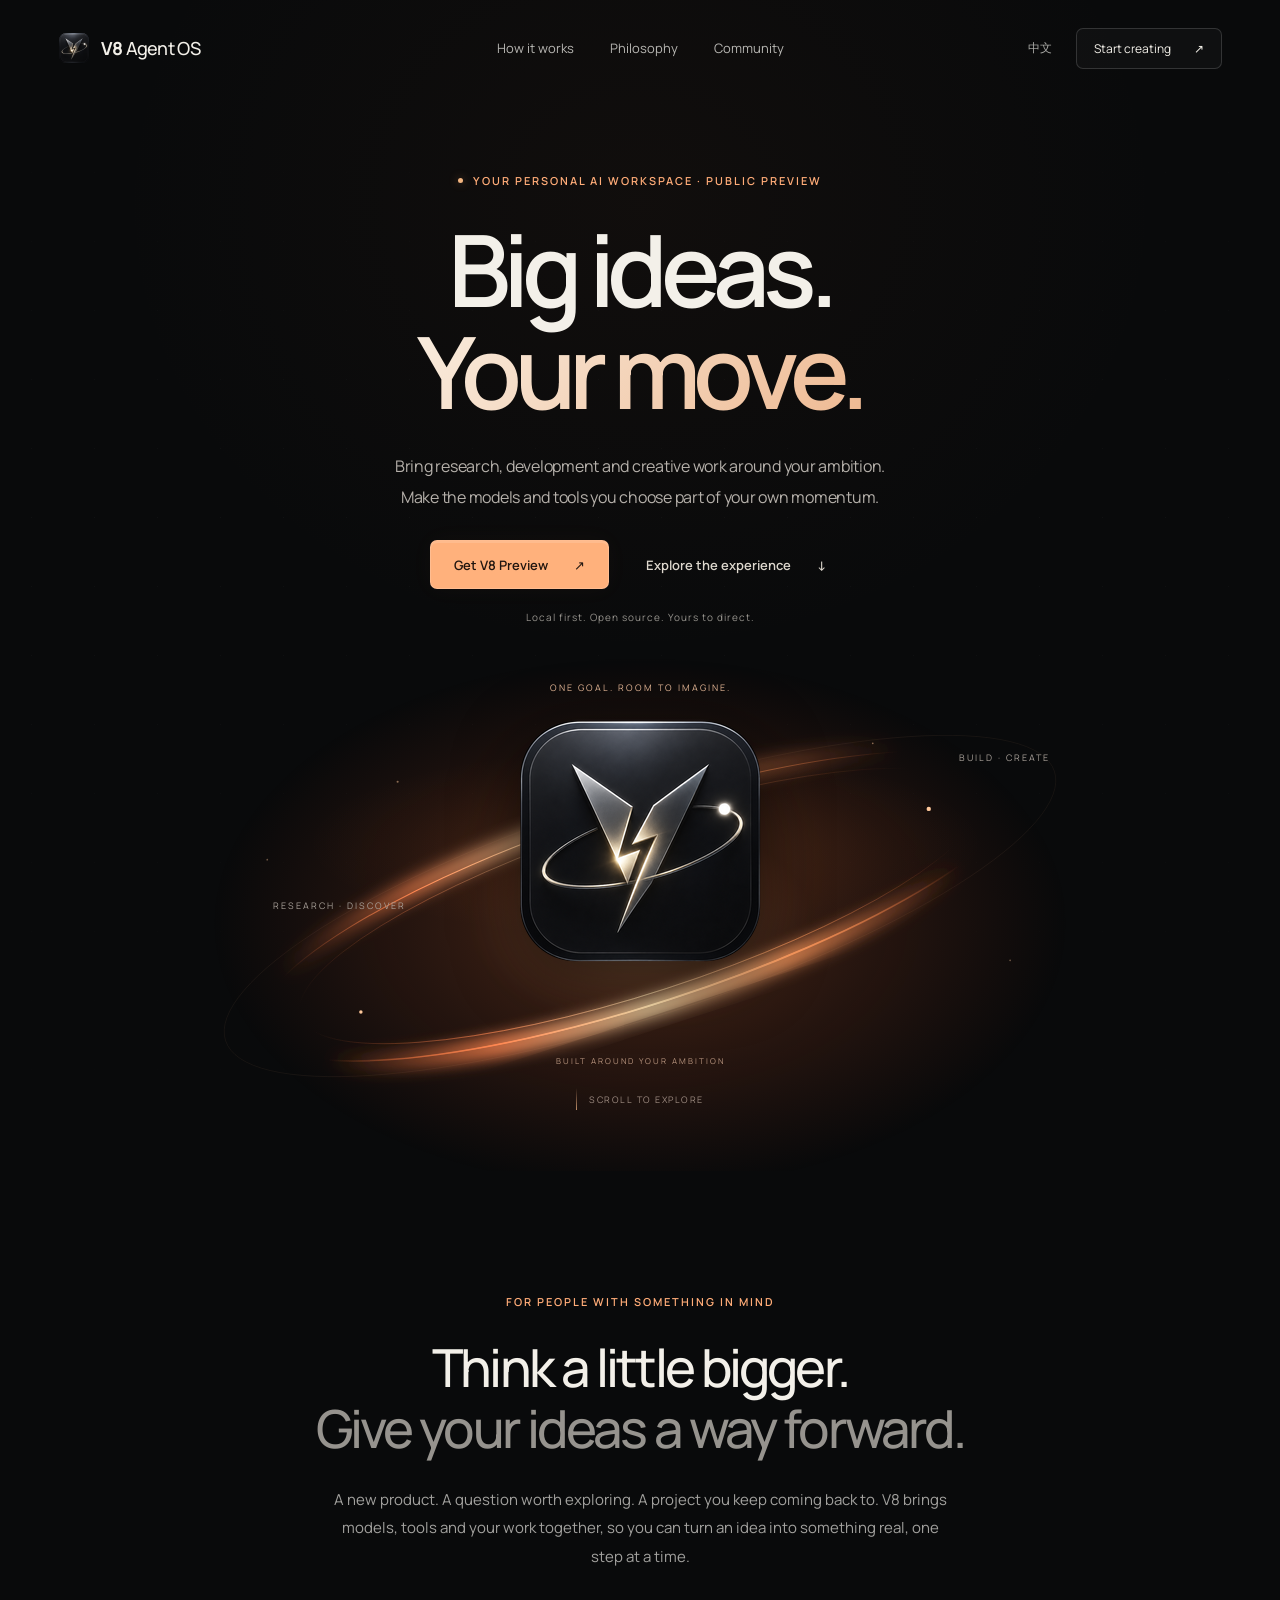
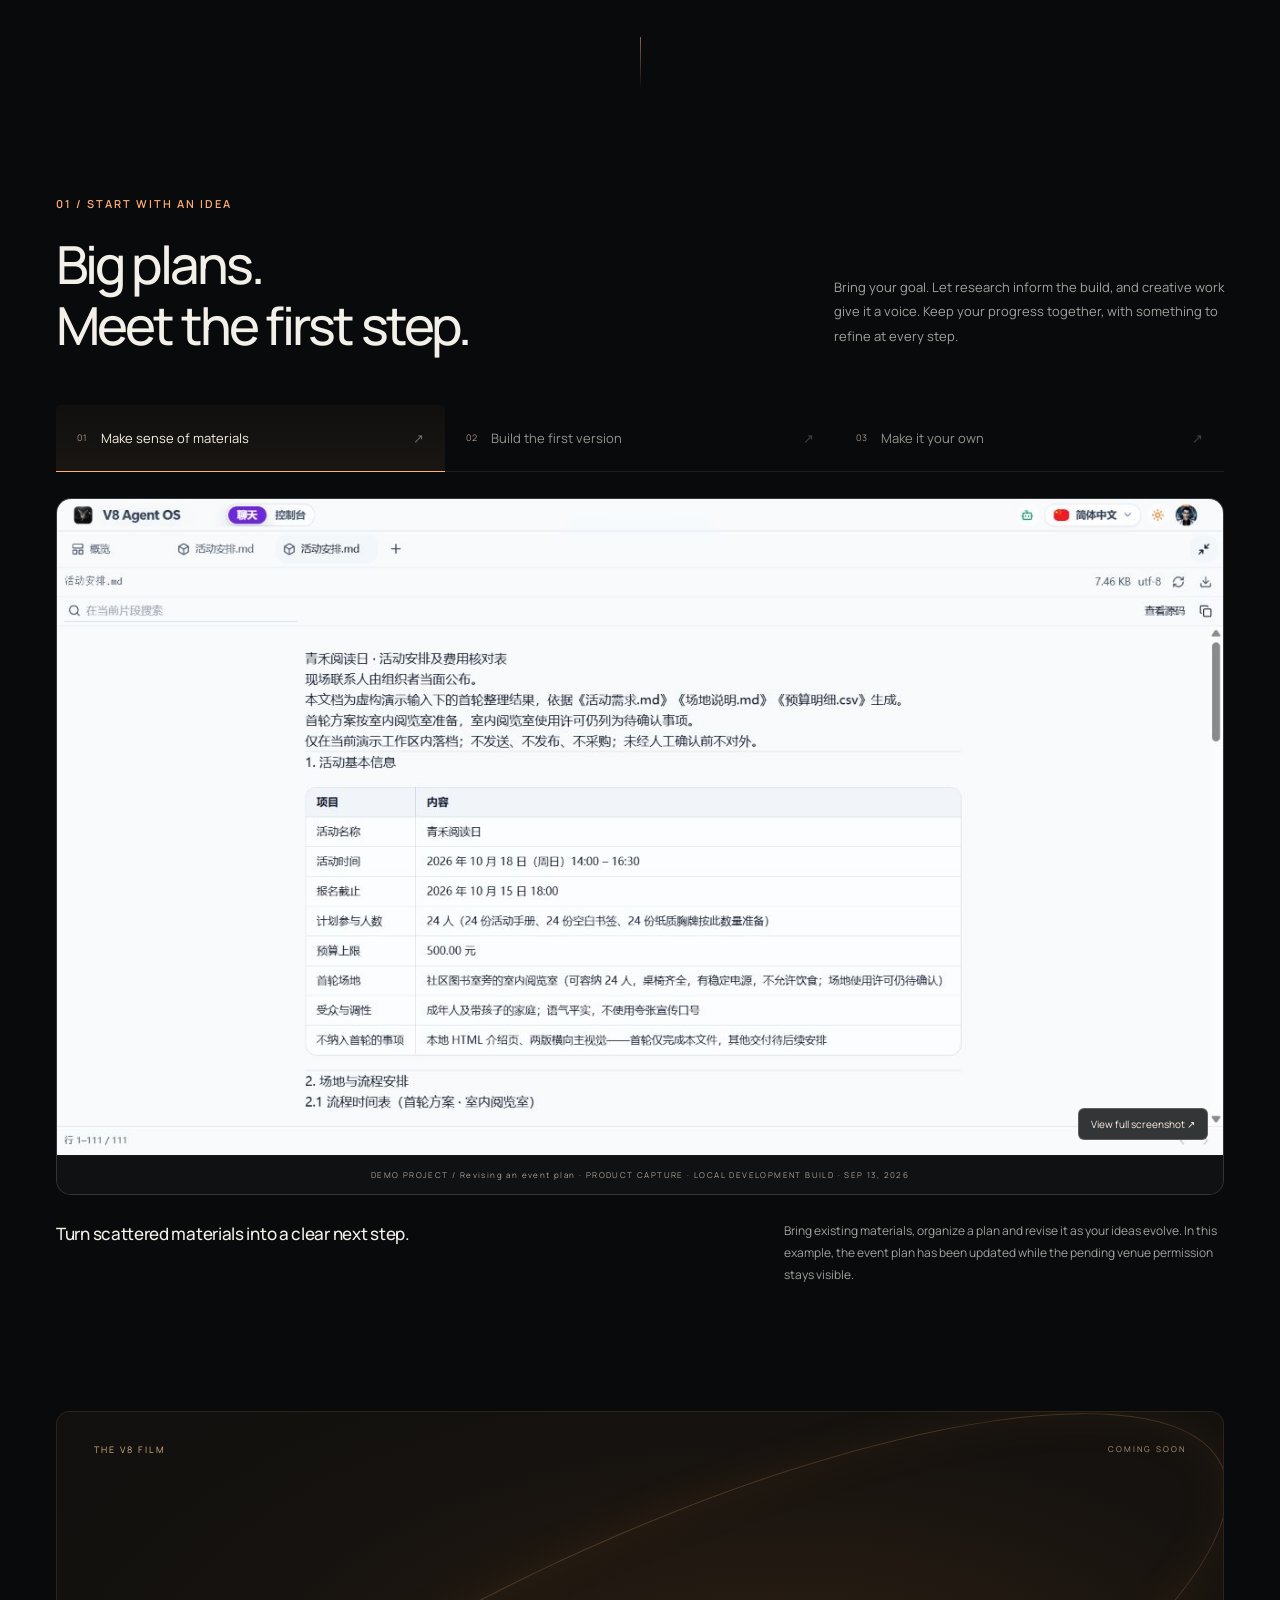
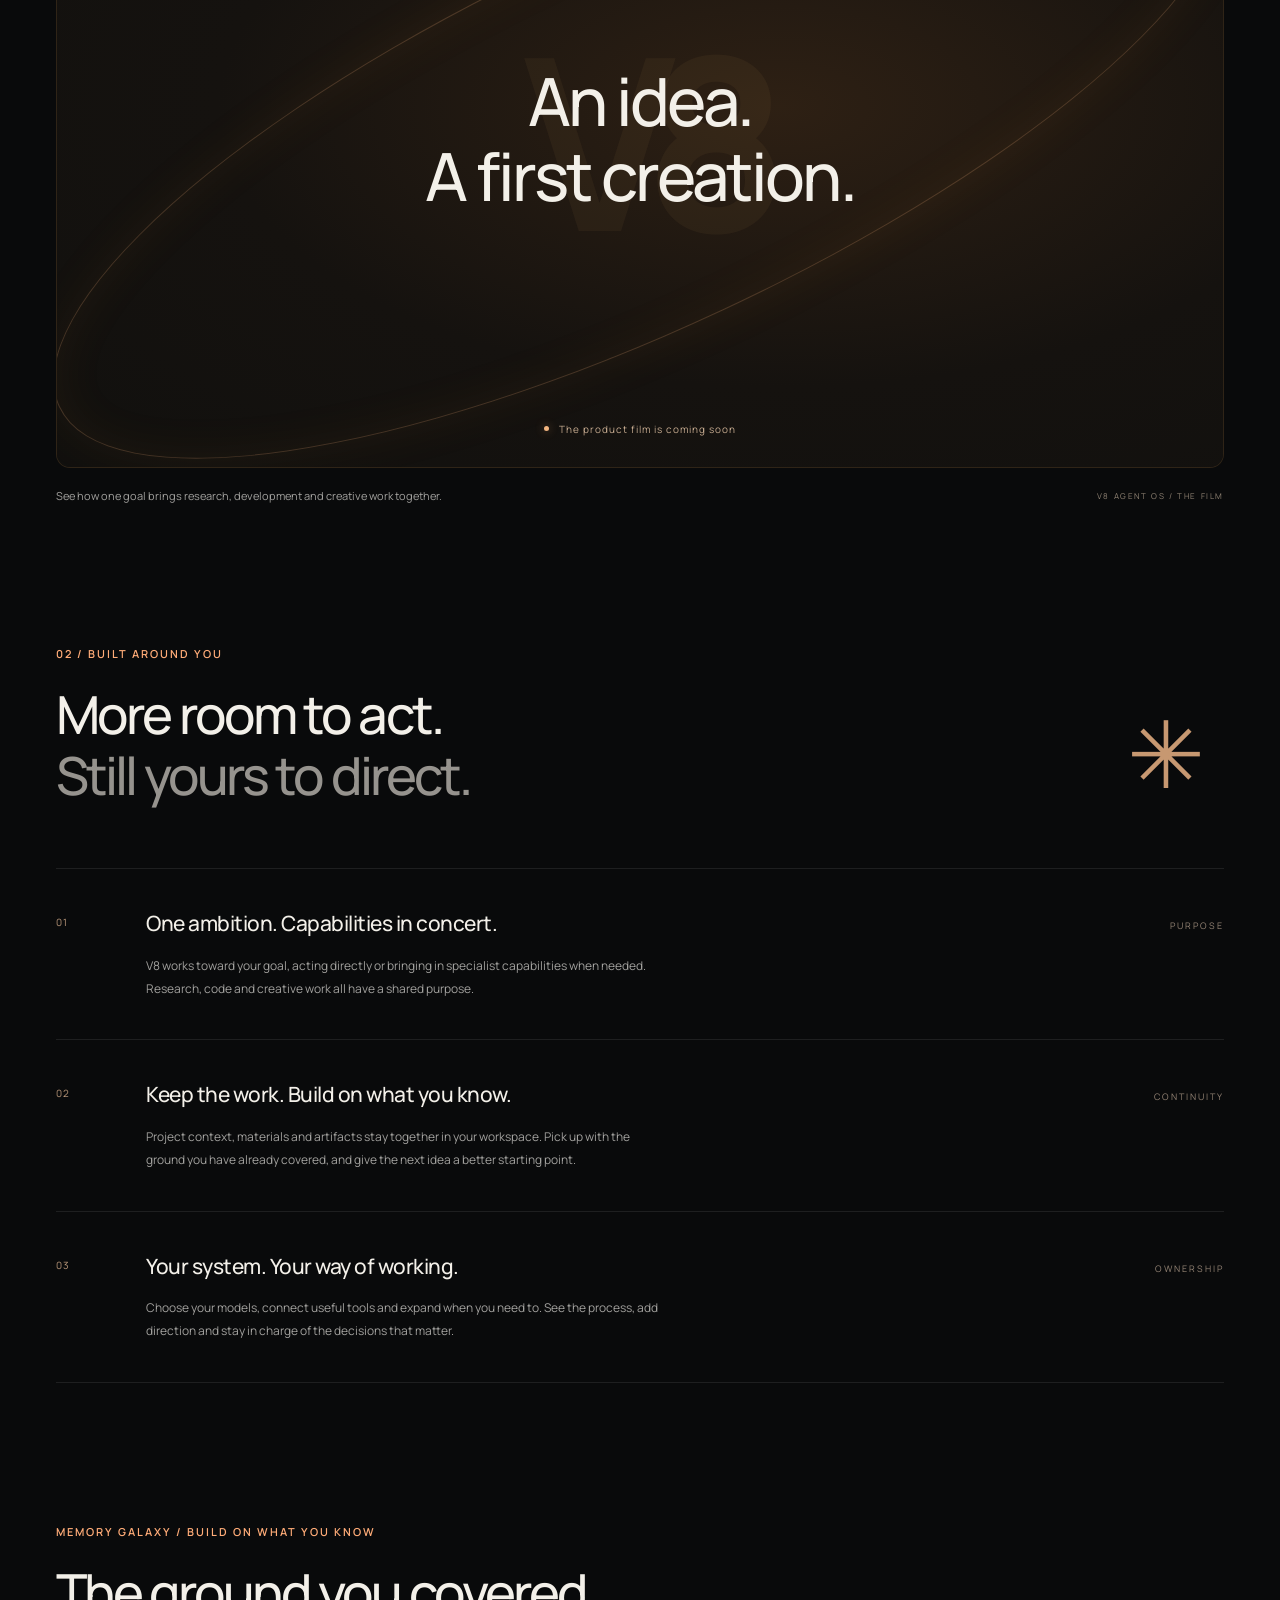
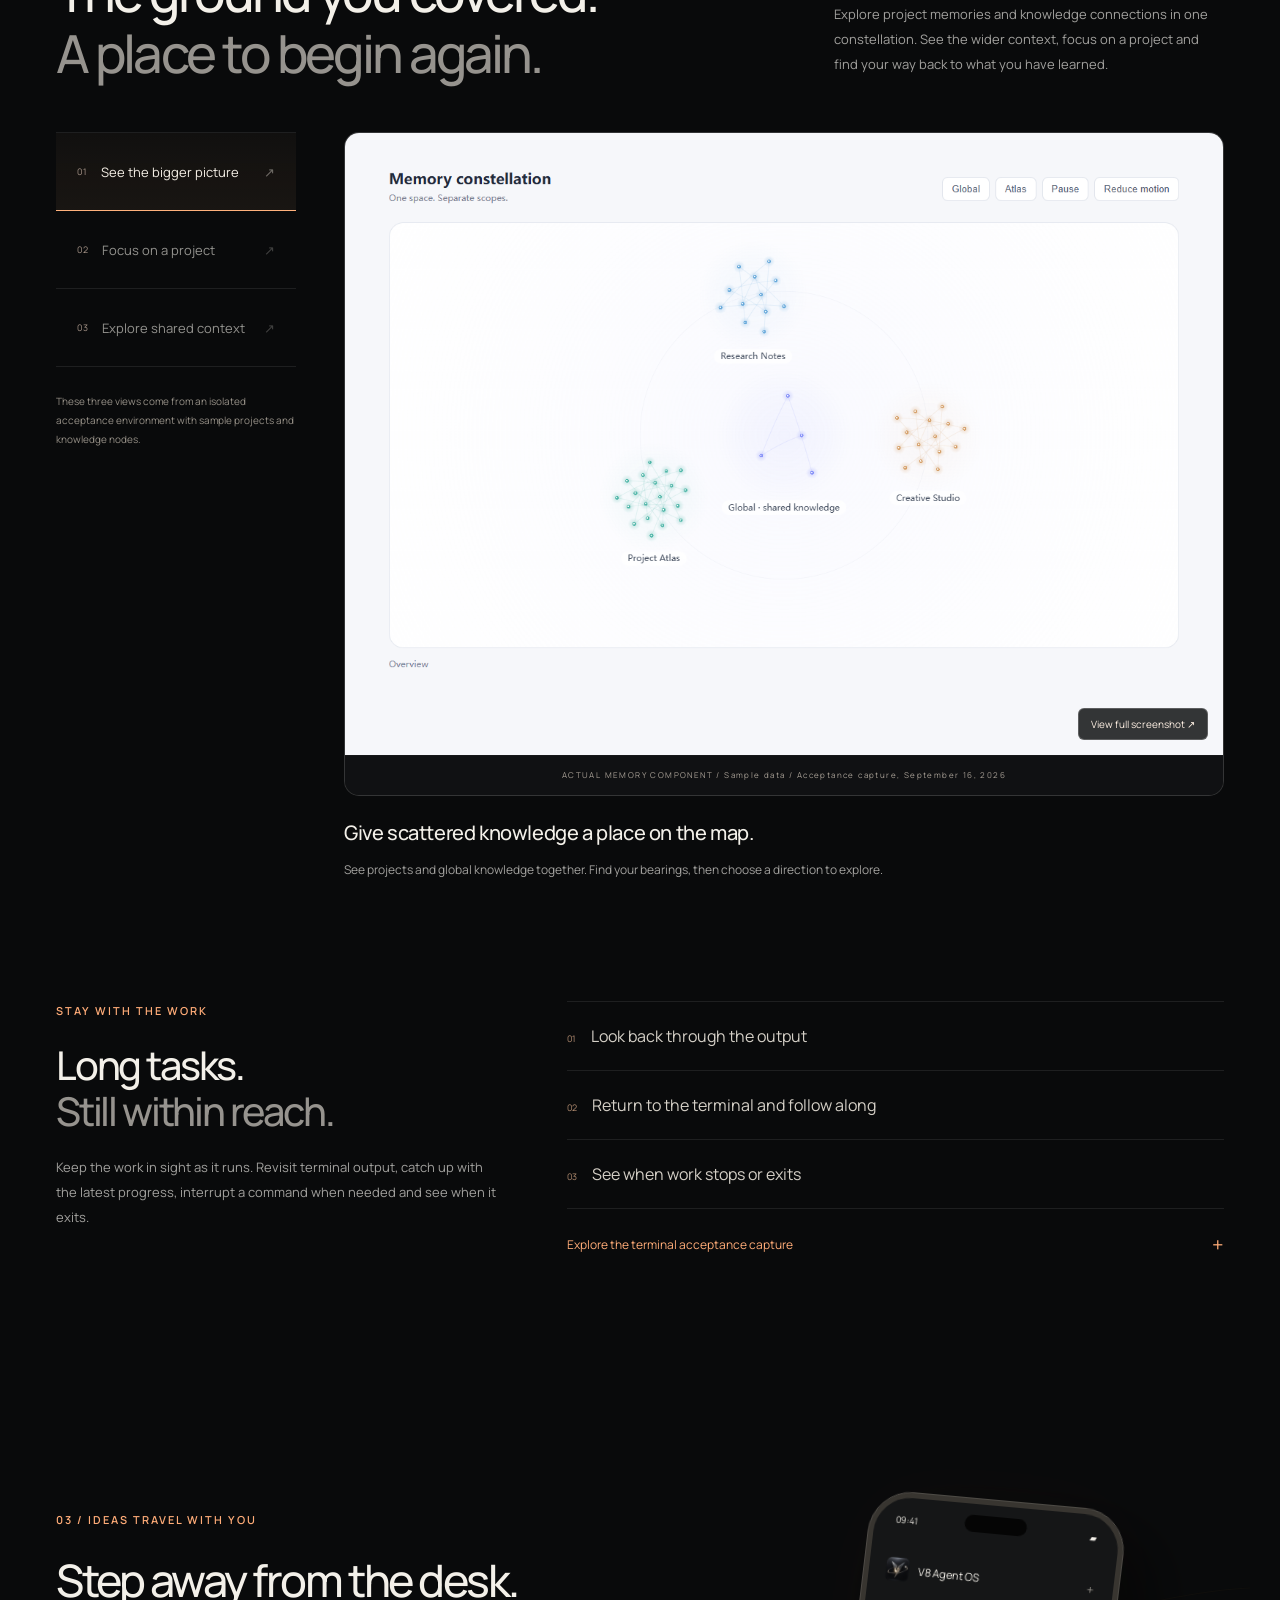
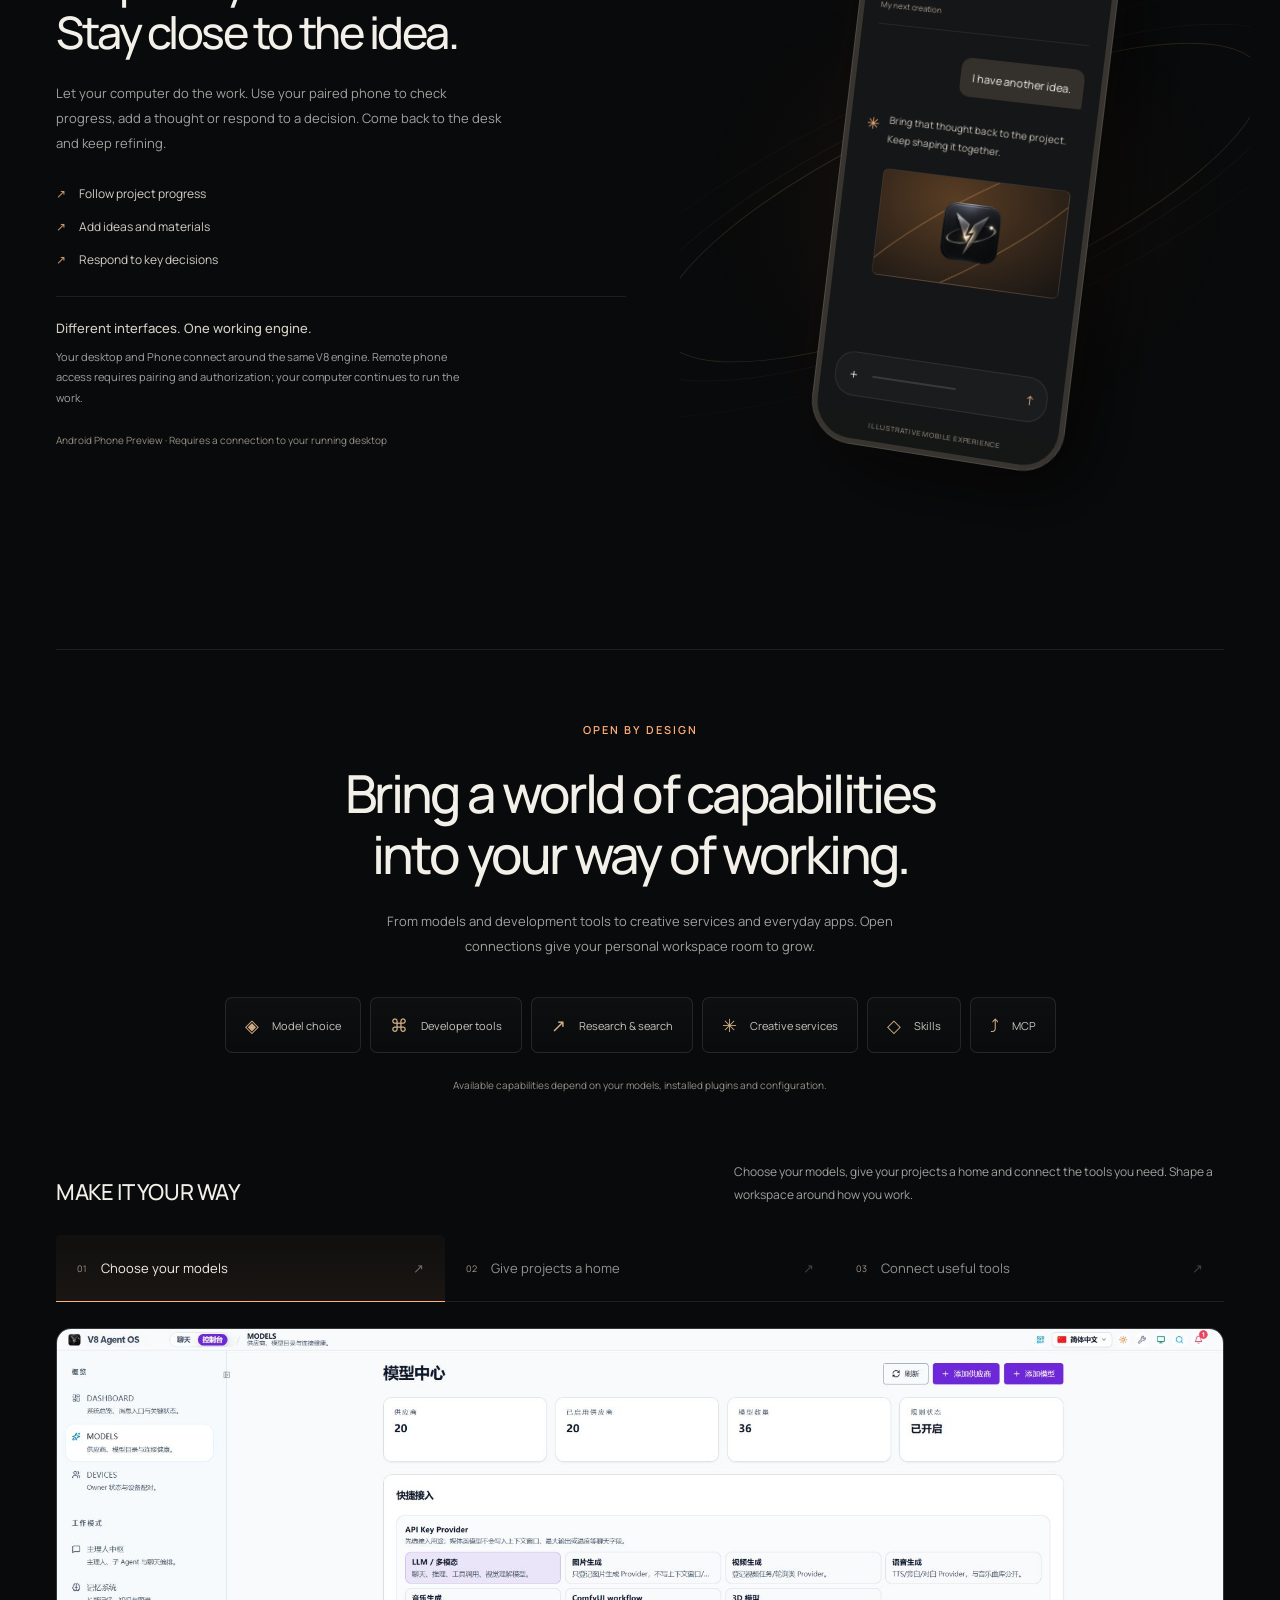
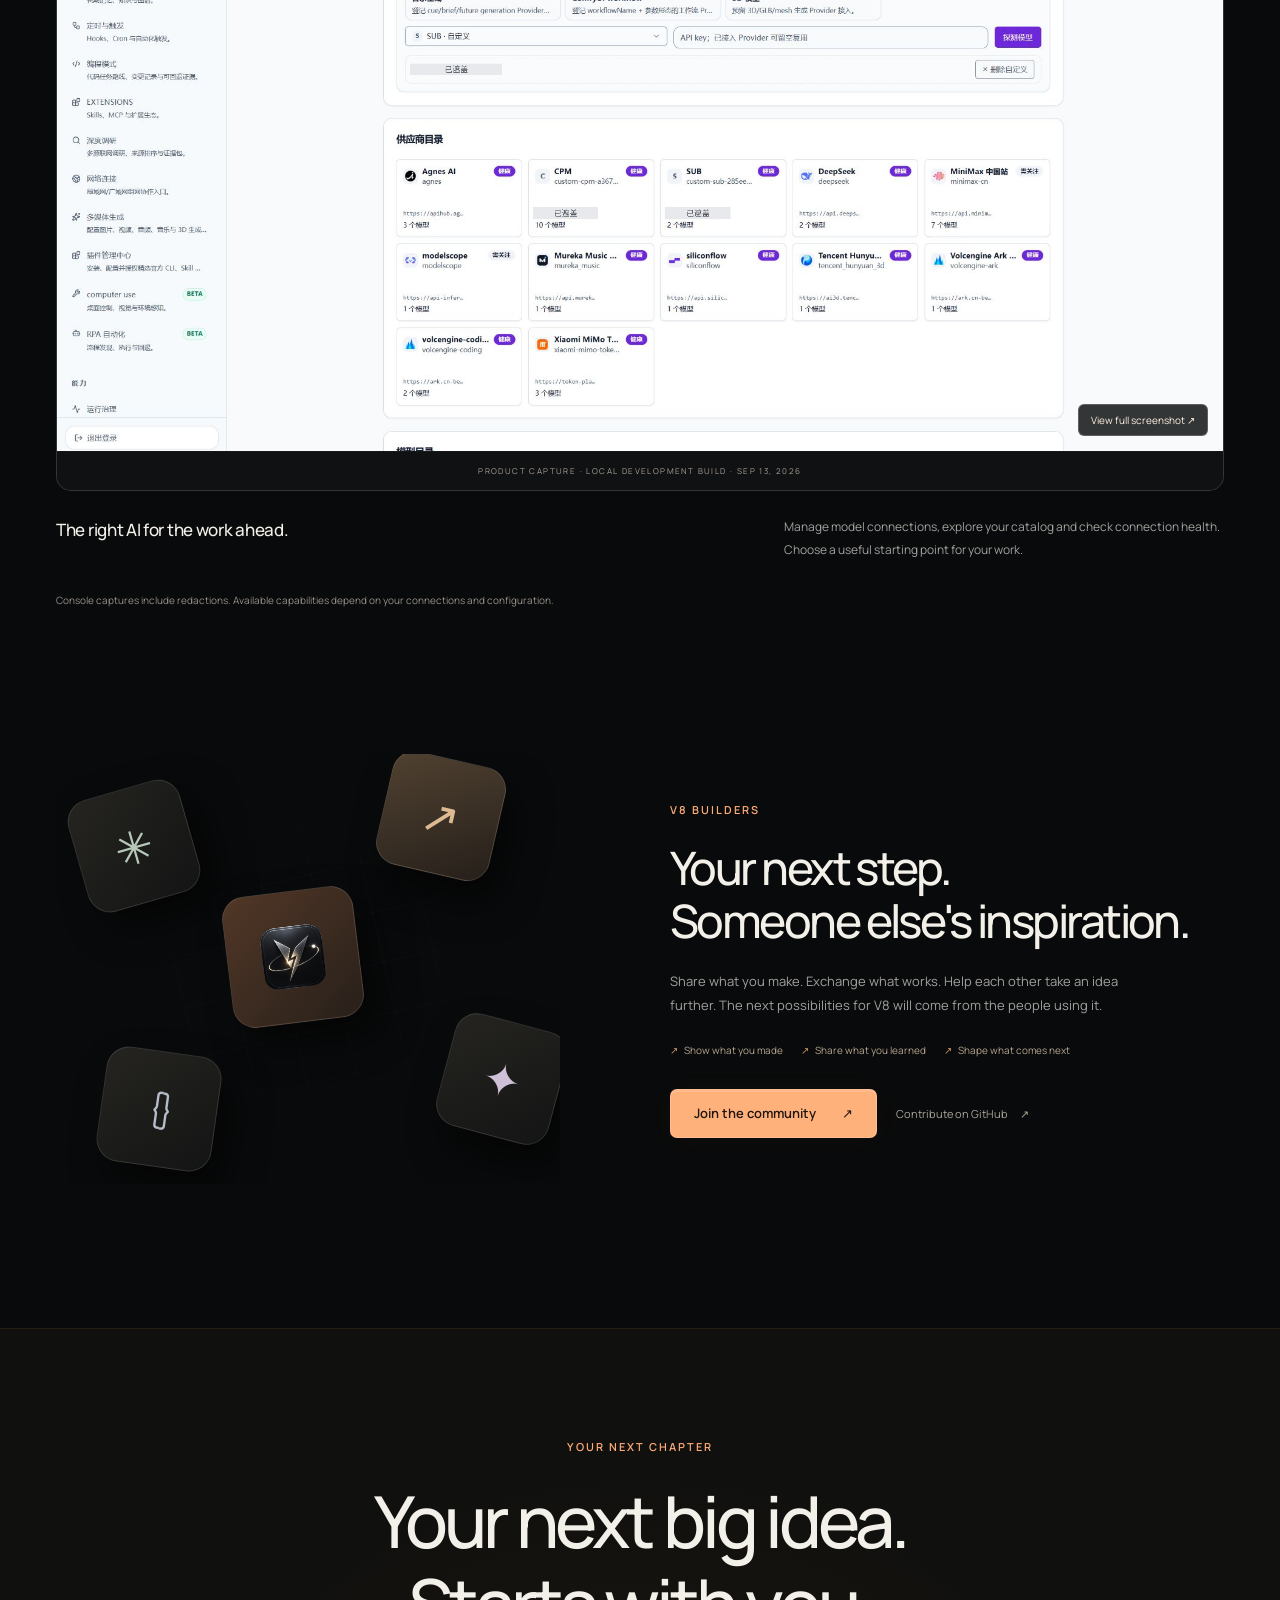
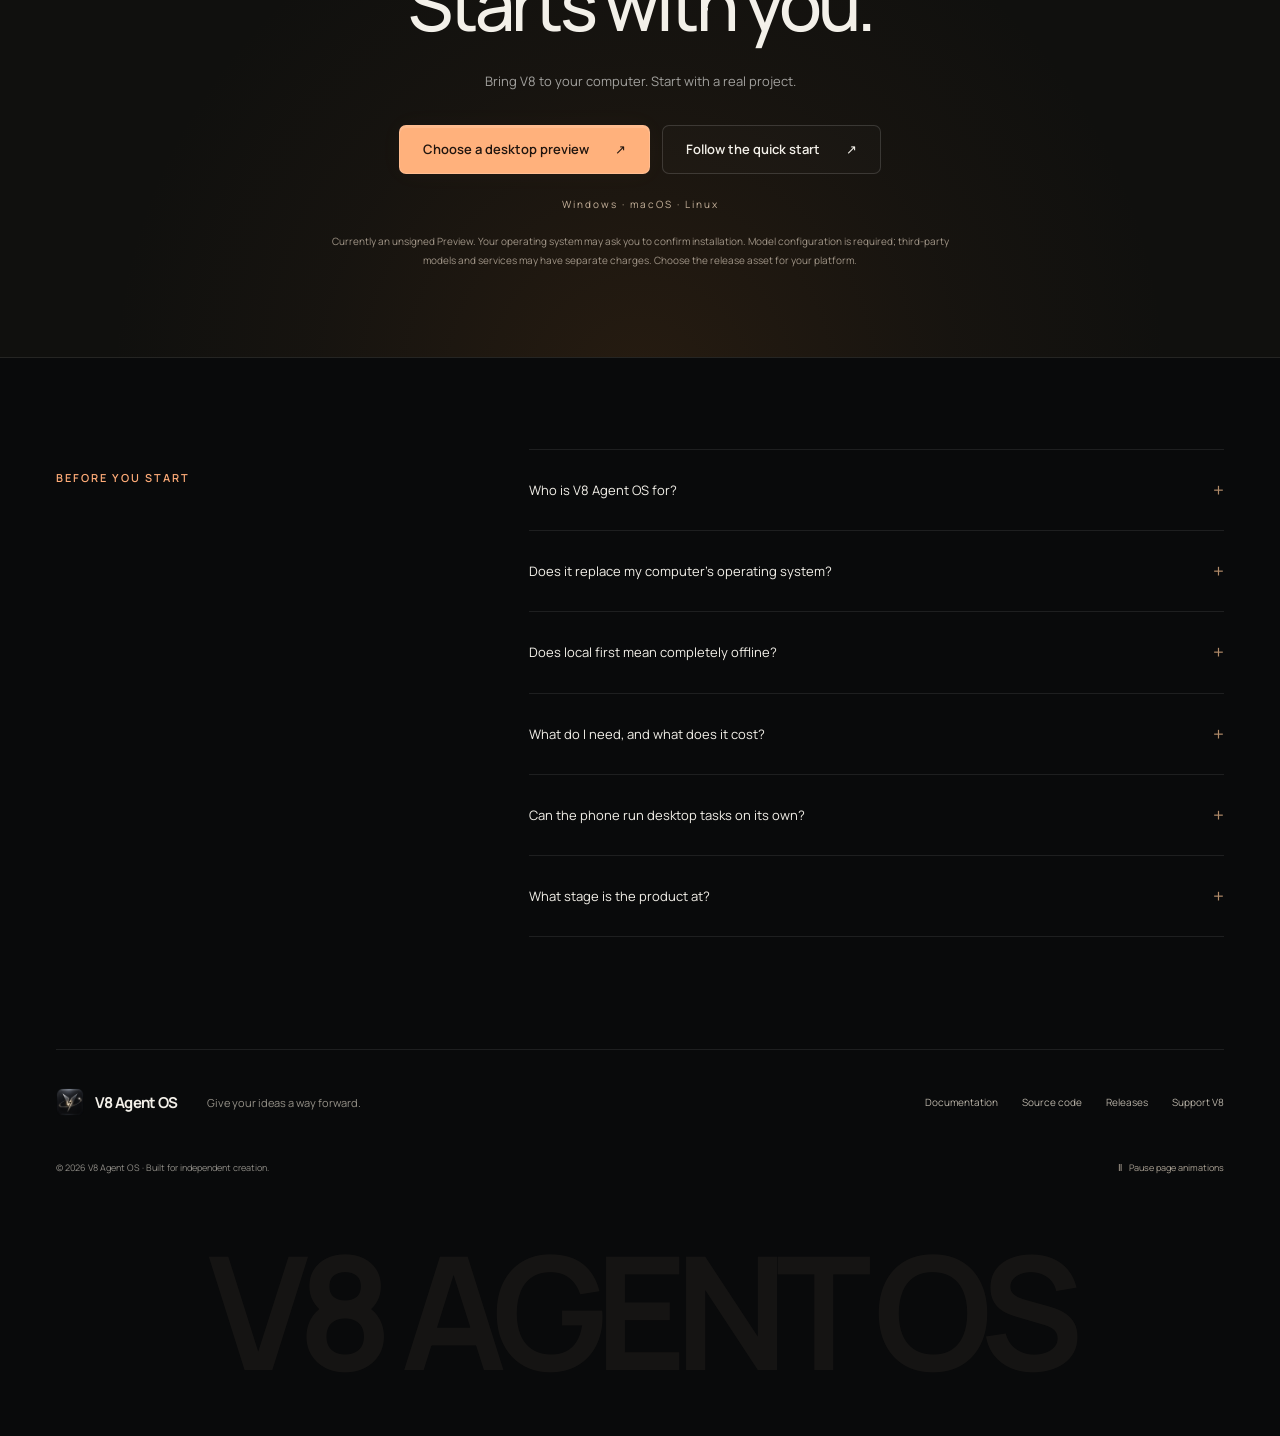
==== commit ae8b4714: "feat(site): showcase memory and terminal acceptance captures" ====
--- a/index.html
+++ b/index.html
@@ -19,7 +19,7 @@
   <meta name="twitter:card" content="summary_large_image">
   <link rel="icon" href="./assets/product-icon.png" type="image/png">
   <link rel="apple-touch-icon" href="./assets/product-icon.png">
-  <link rel="stylesheet" href="./assets/styles.css?v=589ce91e7a">
+  <link rel="stylesheet" href="./assets/styles.css?v=adb5758009">
   <script defer src="./assets/site.js?v=f63054b62f"></script>
 </head>
 <body data-locale="en">
@@ -57,7 +57,7 @@
     <section id="experience" class="experience section-shell" aria-labelledby="work-title" data-tab-group>
       <div class="section-heading" data-reveal><div><p class="eyebrow">01 / START WITH AN IDEA</p><h2 id="work-title">Big plans.<br>Meet the first step.</h2></div><p class="section-description">Bring your goal. Let research inform the build, and creative work give it a voice. Keep your progress together, with something to refine at every step.</p></div>
       <div class="scenario-tabs" data-tab-list aria-label="Explore ways to work"><a id="tab-research" class="scenario-tab is-active" href="#scenario-research" data-tab="scenario-research"><span>01</span>Make sense of materials<span class="tab-arrow" aria-hidden="true">↗</span></a><a id="tab-workspace" class="scenario-tab" href="#scenario-workspace" data-tab="scenario-workspace"><span>02</span>Build the first version<span class="tab-arrow" aria-hidden="true">↗</span></a><a id="tab-creative" class="scenario-tab" href="#scenario-creative" data-tab="scenario-creative"><span>03</span>Make it your own<span class="tab-arrow" aria-hidden="true">↗</span></a></div>
-      <div class="scenario-panels"><article id="scenario-research" data-tab-panel class="scenario is-active" aria-labelledby="tab-research"><figure class="media-frame actual-capture"><button type="button" class="capture-open" data-image="./assets/media/materials-20260913.webp" aria-label="View full screenshot: V8 workbench showing a revised event plan with indoor venue permission still pending"><img src="./assets/media/materials-20260913.webp" alt="V8 workbench showing a revised event plan with indoor venue permission still pending" loading="lazy" decoding="async" width="1280" height="720"><span class="capture-zoom" aria-hidden="true">View full screenshot ↗</span></button><figcaption>DEMO PROJECT / Revising an event plan · PRODUCT CAPTURE · LOCAL DEVELOPMENT BUILD · SEP 13, 2026</figcaption></figure><div class="scenario-description"><h3>Turn scattered materials into a clear next step.</h3><p>Bring existing materials, organize a plan and revise it as your ideas evolve. In this example, the event plan has been updated while the pending venue permission stays visible.</p></div></article><article id="scenario-workspace" data-tab-panel class="scenario" aria-labelledby="tab-workspace"><figure class="media-frame actual-capture"><button type="button" class="capture-open" data-image="./assets/media/workspace-20260913.webp" aria-label="View full screenshot: V8 workbench showing a local HTML file review alongside its actual event-page preview, labeled as a demonstration draft"><img src="./assets/media/workspace-20260913.webp" alt="V8 workbench showing a local HTML file review alongside its actual event-page preview, labeled as a demonstration draft" loading="lazy" decoding="async" width="1280" height="720"><span class="capture-zoom" aria-hidden="true">View full screenshot ↗</span></button><figcaption>DEMO PROJECT / Opening a real webpage in the workbench · PRODUCT CAPTURE · LOCAL DEVELOPMENT BUILD · SEP 13, 2026</figcaption></figure><div class="scenario-description"><h3>Give the idea in your head a version you can open.</h3><p>Move from project materials to a webpage. Review the file and its actual preview in one workbench. This event page is a demonstration draft, ready for further review and refinement.</p></div></article><article id="scenario-creative" data-tab-panel class="scenario" aria-labelledby="tab-creative"><figure class="media-frame concept-capture concept-creative"><div class="concept-toolbar"><span><i></i><i></i><i></i></span><span>V8 / Creative canvas</span><span>↗</span></div><div class="concept-content"><div class="concept-prompt"><span class="prompt-mark" aria-hidden="true">✳</span><p>Use these materials to create a set of visuals for my new product.</p></div><div class="concept-flow"><span><i aria-hidden="true">01</i>Bring your materials</span><span><i aria-hidden="true">02</i>Explore a direction</span><span><i aria-hidden="true">03</i>Refine the work</span></div><div class="concept-artifact"><div class="artifact-art" aria-hidden="true"><i></i><i></i><i></i></div><div><span class="artifact-label">Creative canvas</span><p>Source materials / Visual exploration / Editing &amp; delivery</p><div class="artifact-lines" aria-hidden="true"><i></i><i></i><i></i></div></div><span class="artifact-arrow" aria-hidden="true">↗</span></div><p class="concept-result"><span aria-hidden="true">↳</span> Bring your perspective into everything you make.</p></div><figcaption>ILLUSTRATIVE WORKFLOW · NOT A PRODUCT CAPTURE</figcaption></figure><div class="scenario-description"><h3>Give your work a voice of its own.</h3><p>Bring materials onto the canvas, explore a creative direction and edit the results. Let the work take shape around your ideas.</p></div></article></div>
+      <div class="scenario-panels"><article id="scenario-research" data-tab-panel class="scenario is-active" aria-labelledby="tab-research"><figure class="media-frame actual-capture"><button type="button" class="capture-open" data-image="./assets/media/materials-20260913.webp" aria-label="View full screenshot: V8 workbench showing a revised event plan with indoor venue permission still pending"><img src="./assets/media/materials-20260913.webp" alt="V8 workbench showing a revised event plan with indoor venue permission still pending" loading="lazy" decoding="async" width="1280" height="720"><span class="capture-zoom" aria-hidden="true">View full screenshot ↗</span></button><figcaption>DEMO PROJECT / Revising an event plan · PRODUCT CAPTURE · LOCAL DEVELOPMENT BUILD · SEP 13, 2026</figcaption></figure><div class="scenario-description"><h3>Turn scattered materials into a clear next step.</h3><p>Bring existing materials, organize a plan and revise it as your ideas evolve. In this example, the event plan has been updated while the pending venue permission stays visible.</p></div></article><article id="scenario-workspace" data-tab-panel class="scenario" aria-labelledby="tab-workspace"><figure class="media-frame actual-capture"><button type="button" class="capture-open" data-image="./assets/media/workspace-20260913.webp" aria-label="View full screenshot: V8 workbench showing a local HTML file review alongside its actual event-page preview, labeled as a demonstration draft"><img src="./assets/media/workspace-20260913.webp" alt="V8 workbench showing a local HTML file review alongside its actual event-page preview, labeled as a demonstration draft" loading="lazy" decoding="async" width="1280" height="720"><span class="capture-zoom" aria-hidden="true">View full screenshot ↗</span></button><figcaption>DEMO PROJECT / Opening a real webpage in the workbench · PRODUCT CAPTURE · LOCAL DEVELOPMENT BUILD · SEP 13, 2026</figcaption></figure><div class="scenario-description"><h3>Give the idea in your head a version you can open.</h3><p>Move from project materials to a webpage. Review the file and its actual preview in one workbench. This event page is a demonstration draft, ready for further review and refinement.</p></div></article><article id="scenario-creative" data-tab-panel class="scenario" aria-labelledby="tab-creative"><figure class="media-frame actual-capture"><button type="button" class="capture-open" data-image="./assets/media/canvas-20260913.webp" aria-label="View full screenshot: V8 creative canvas showing a reference connected to a generation step and a v2 output with another version available; the generated image is an internal color reference only"><img src="./assets/media/canvas-20260913.webp" alt="V8 creative canvas showing a reference connected to a generation step and a v2 output with another version available; the generated image is an internal color reference only" loading="lazy" decoding="async" width="1280" height="720"><span class="capture-zoom" aria-hidden="true">View full screenshot ↗</span></button><figcaption>CREATIVE CANVAS / Connected materials and version iteration · PRODUCT CAPTURE · LOCAL DEVELOPMENT BUILD · SEP 13, 2026</figcaption></figure><div class="scenario-description"><h3>Materials, steps and versions. Together on one canvas.</h3><p>Connect references to creative steps, keep output versions and return to refine your work. This capture demonstrates the canvas workflow; the generated image is an internal color reference only.</p></div></article></div>
     </section>
     <section id="film" class="film-section section-shell" aria-labelledby="film-title">
       <div class="film-frame" data-reveal>
@@ -69,8 +69,16 @@
       <div class="section-heading" data-reveal><div><p class="eyebrow">02 / BUILT AROUND YOU</p><h2 id="vision-title">More room to act.<br><span>Still yours to direct.</span></h2></div><span class="section-symbol" aria-hidden="true">✳</span></div>
       <div class="principles"><article class="principle" data-reveal><span class="principle-number">01</span><div><h3>One ambition. Capabilities in concert.</h3><p>V8 works toward your goal, acting directly or bringing in specialist capabilities when needed. Research, code and creative work all have a shared purpose.</p></div><span class="principle-word" aria-hidden="true">PURPOSE</span></article><article class="principle" data-reveal><span class="principle-number">02</span><div><h3>Keep the work. Build on what you know.</h3><p>Project context, materials and artifacts stay together in your workspace. Pick up with the ground you have already covered, and give the next idea a better starting point.</p></div><span class="principle-word" aria-hidden="true">CONTINUITY</span></article><article class="principle" data-reveal><span class="principle-number">03</span><div><h3>Your system. Your way of working.</h3><p>Choose your models, connect useful tools and expand when you need to. See the process, add direction and stay in charge of the decisions that matter.</p></div><span class="principle-word" aria-hidden="true">OWNERSHIP</span></article></div>
     </section>
+    <section id="memory" class="memory-section section-shell" aria-labelledby="memory-title" data-tab-group>
+      <div class="section-heading" data-reveal><div><p class="eyebrow">MEMORY GALAXY / BUILD ON WHAT YOU KNOW</p><h2 id="memory-title">The ground you covered.<br><span>A place to begin again.</span></h2></div><p class="section-description">Explore project memories and knowledge connections in one constellation. See the wider context, focus on a project and find your way back to what you have learned.</p></div>
+      <div class="memory-layout"><div class="memory-index"><div class="memory-tabs" data-tab-list aria-label="Explore the memory constellation"><a class="scenario-tab is-active" id="tab-memory-overview" href="#memory-overview" data-tab="memory-overview"><span>01</span>See the bigger picture<span class="tab-arrow" aria-hidden="true">↗</span></a><a class="scenario-tab" id="tab-memory-project" href="#memory-project" data-tab="memory-project"><span>02</span>Focus on a project<span class="tab-arrow" aria-hidden="true">↗</span></a><a class="scenario-tab" id="tab-memory-global" href="#memory-global" data-tab="memory-global"><span>03</span>Explore shared context<span class="tab-arrow" aria-hidden="true">↗</span></a></div><p class="fine-print">These three views come from an isolated acceptance environment with sample projects and knowledge nodes.</p></div><div class="memory-panels"><article id="memory-overview" data-tab-panel class="memory-panel is-active" aria-labelledby="tab-memory-overview"><figure class="media-frame actual-capture"><button type="button" class="capture-open" data-image="./assets/media/memory-overview-20260916.png" aria-label="View full screenshot: Memory constellation component acceptance view with sample Project Atlas, Research Notes, Creative Studio and global knowledge in the light theme"><img src="./assets/media/memory-overview-20260916.png" alt="Memory constellation component acceptance view with sample Project Atlas, Research Notes, Creative Studio and global knowledge in the light theme" loading="lazy" decoding="async" width="1200" height="850"><span class="capture-zoom" aria-hidden="true">View full screenshot ↗</span></button><figcaption>ACTUAL MEMORY COMPONENT / Sample data / Acceptance capture, September 16, 2026</figcaption></figure><div class="memory-description"><h3>Give scattered knowledge a place on the map.</h3><p>See projects and global knowledge together. Find your bearings, then choose a direction to explore.</p></div></article><article id="memory-project" data-tab-panel class="memory-panel" aria-labelledby="tab-memory-project"><figure class="media-frame actual-capture"><button type="button" class="capture-open" data-image="./assets/media/memory-project-20260916.png" aria-label="View full screenshot: Memory constellation component acceptance view focused on sample Project Atlas memory nodes and connections"><img src="./assets/media/memory-project-20260916.png" alt="Memory constellation component acceptance view focused on sample Project Atlas memory nodes and connections" loading="lazy" decoding="async" width="1200" height="850"><span class="capture-zoom" aria-hidden="true">View full screenshot ↗</span></button><figcaption>ACTUAL MEMORY COMPONENT / Sample data / Acceptance capture, September 16, 2026</figcaption></figure><div class="memory-description"><h3>Move closer. Find the context again.</h3><p>Focus on a project&#x27;s memory nodes and connections. Bring your attention back to the work, then return to the wider view when you need it.</p></div></article><article id="memory-global" data-tab-panel class="memory-panel" aria-labelledby="tab-memory-global"><figure class="media-frame actual-capture"><button type="button" class="capture-open" data-image="./assets/media/memory-global-20260916.png" aria-label="View full screenshot: Dark memory constellation component acceptance view focused on global knowledge and synthetic Shared concept nodes"><img src="./assets/media/memory-global-20260916.png" alt="Dark memory constellation component acceptance view focused on global knowledge and synthetic Shared concept nodes" loading="lazy" decoding="async" width="1200" height="850"><span class="capture-zoom" aria-hidden="true">View full screenshot ↗</span></button><figcaption>ACTUAL MEMORY COMPONENT / Sample data / Acceptance capture, September 16, 2026</figcaption></figure><div class="memory-description"><h3>Return to the knowledge you share.</h3><p>Explore global knowledge alongside project memories. Distinguish shared context from project background and keep exploring in the dark view.</p></div></article></div></div>
+    </section>
+    <section id="continuity" class="terminal-section section-shell" aria-labelledby="terminal-title">
+          <div class="terminal-copy" data-reveal><p class="eyebrow">STAY WITH THE WORK</p><h2 id="terminal-title">Long tasks.<br><span>Still within reach.</span></h2><p class="section-description">Keep the work in sight as it runs. Revisit terminal output, catch up with the latest progress, interrupt a command when needed and see when it exits.</p></div>
+          <div class="terminal-detail"><ul class="terminal-points"><li><span>01</span>Look back through the output</li><li><span>02</span>Return to the terminal and follow along</li><li><span>03</span>See when work stops or exits</li></ul><details class="terminal-evidence"><summary>Explore the terminal acceptance capture<span aria-hidden="true">+</span></summary><div id="terminal-capture"><figure class="media-frame actual-capture"><button type="button" class="capture-open" data-image="./assets/media/terminal-20260916.png" aria-label="View full screenshot: Web terminal component acceptance replay with synthetic output, a jump-to-bottom control and an exited status"><img src="./assets/media/terminal-20260916.png" alt="Web terminal component acceptance replay with synthetic output, a jump-to-bottom control and an exited status" loading="lazy" decoding="async" width="1440" height="900"><span class="capture-zoom" aria-hidden="true">View full screenshot ↗</span></button><figcaption>ACTUAL WEB TERMINAL / Synthetic-load acceptance replay / September 16, 2026</figcaption></figure><p class="fine-print terminal-note">The repeated characters exercise output rendering and exit states. They are not real project content or a general performance benchmark.</p></div></details></div>
+        </section>
     <section class="phone-section section-shell" aria-labelledby="phone-title">
-      <div class="phone-copy" data-reveal><p class="eyebrow">03 / IDEAS TRAVEL WITH YOU</p><h2 id="phone-title">Step away from the desk.<br>Stay close to the idea.</h2><p class="section-description">Let your computer do the work. Use your paired phone to check progress, add a thought or respond to a decision. Come back to the desk and keep refining.</p><ul class="phone-benefits"><li>Follow project progress</li><li>Add ideas and materials</li><li>Respond to key decisions</li></ul><p class="fine-print">Android Phone Preview · Requires a connection to your running desktop</p></div>
+      <div class="phone-copy" data-reveal><p class="eyebrow">03 / IDEAS TRAVEL WITH YOU</p><h2 id="phone-title">Step away from the desk.<br>Stay close to the idea.</h2><p class="section-description">Let your computer do the work. Use your paired phone to check progress, add a thought or respond to a decision. Come back to the desk and keep refining.</p><ul class="phone-benefits"><li>Follow project progress</li><li>Add ideas and materials</li><li>Respond to key decisions</li></ul><div class="phone-identity"><h3>Different interfaces. One working engine.</h3><p>Your desktop and Phone connect around the same V8 engine. Remote phone access requires pairing and authorization; your computer continues to run the work.</p></div><p class="fine-print">Android Phone Preview · Requires a connection to your running desktop</p></div>
       <div class="phone-stage" data-reveal><div class="phone-orbits" aria-hidden="true"><i></i><i></i><i></i></div><figure class="phone-device"><div class="phone-status"><span>09:41</span><i></i><span aria-hidden="true">▰</span></div><div class="phone-body"><div class="phone-app"><img src="./assets/product-icon.png" alt="" width="28" height="28"><span>V8 Agent OS</span><span>＋</span></div><span class="phone-project">My next creation</span><p class="phone-user-message">I have another idea.</p><div class="phone-response"><span aria-hidden="true">✳</span><p>Bring that thought back to the project. Keep shaping it together.</p></div><div class="phone-mini-art" aria-hidden="true"><i></i><img src="./assets/product-icon.png" alt="" width="62" height="62"></div><div class="phone-composer" aria-hidden="true"><span>＋</span><i></i><span>↑</span></div></div><figcaption>ILLUSTRATIVE MOBILE EXPERIENCE</figcaption></figure></div>
     </section>
     <section class="ecosystem section-shell" aria-labelledby="ecosystem-title">
--- a/assets/styles.css
+++ b/assets/styles.css
@@ -142,6 +142,31 @@
 .controls-intro h3 { font-size: 22px; font-weight: 500; letter-spacing: -.4px; }
 .controls-intro p { color: var(--muted); max-width: 490px; font-size: 12px; line-height: 1.9; }
 .controls-note { margin-top: 23px; }
+.memory-section { padding: 15px 0 120px; }
+.memory-layout { display: grid; grid-template-columns: minmax(0,240px) minmax(0,1fr); gap: 48px; align-items: start; }
+.memory-tabs { border-top: 1px solid var(--line); }
+.memory-tabs .scenario-tab { min-height: 78px; border-bottom: 1px solid var(--line); border-radius: 0; }
+.memory-index .fine-print { margin-top: 25px; line-height: 1.9; }
+.memory-description { padding-top: 23px; }
+.memory-description h3 { font-size: 20px; font-weight: 500; letter-spacing: -.4px; }
+.memory-description p { margin-top: 13px; color: var(--muted); font-size: 12px; line-height: 1.9; max-width: 610px; }
+.memory-panel { scroll-margin-top: 30px; }
+html:not(.has-js) .memory-panel + .memory-panel { margin-top: 40px; }
+.terminal-section { display: grid; grid-template-columns: minmax(0,.85fr) minmax(0,1.25fr); gap: 65px; align-items: start; padding: 0 0 130px; }
+.terminal-copy h2 { margin: 21px 0; font-size: clamp(30px,3.1vw,43px); }
+html[lang="zh-CN"] .terminal-copy h2 { font-size: clamp(30px,3.1vw,42px); }
+.terminal-copy .section-description { font-size: 13px; }
+.terminal-points { list-style: none; padding: 0; margin: 0; display: grid; font-size: 16px; color: #d4cfc6; border-top: 1px solid var(--line); }
+.terminal-points li { padding: 23px 0; border-bottom: 1px solid var(--line); }
+.terminal-points span { margin-right: 15px; color: #b48e72; font-size: 9px; }
+.terminal-evidence summary { display: flex; align-items: center; justify-content: space-between; gap: 20px; list-style: none; cursor: pointer; padding: 22px 0; color: var(--accent); font-size: 12px; }
+.terminal-evidence summary::-webkit-details-marker { display: none; }
+.terminal-evidence summary > span { font-size: 20px; }
+.terminal-evidence[open] summary > span { transform: rotate(45deg); }
+.terminal-note { margin-top: 16px; line-height: 1.9; }
+.phone-identity { border-top: 1px solid var(--line); padding-top: 22px; margin-bottom: 22px; }
+.phone-identity h3 { font-size: 13px; font-weight: 500; color: #d4cfc6; }
+.phone-identity p { font-size: 11px; line-height: 1.9; color: var(--muted); margin-top: 10px; max-width: 420px; }
 .control-panel { margin-bottom: 30px; }
 .scenario-description { display: flex; align-items: flex-start; justify-content: space-between; gap: 45px; padding-top: 25px; }
 .scenario-description h3 { font-size: 17px; font-weight: 500; line-height: 1.7; letter-spacing: -.3px; width: 47%; }
@@ -365,6 +390,19 @@
   .controls-intro { display: block; margin-bottom: 20px; }
   .controls-intro h3 { font-size: 19px; }
   .controls-intro p { font-size: 11px; margin-top: 14px; }
+  .memory-section { padding: 0 0 75px; }
+  .memory-layout { grid-template-columns: minmax(0,1fr); gap: 22px; }
+  .memory-tabs { display: grid; grid-template-columns: repeat(3,minmax(0,1fr)); border-top: 0; }
+  .memory-tabs .scenario-tab { min-height: 65px; }
+  .memory-index .fine-print { margin-top: 16px; font-size: 9px; }
+  .memory-description h3 { font-size: 16px; }
+  .memory-description p { font-size: 11px; margin-top: 10px; }
+  .terminal-section { grid-template-columns: minmax(0,1fr); gap: 30px; padding-bottom: 70px; }
+  .terminal-copy h2,html[lang="zh-CN"] .terminal-copy h2 { font-size: 31px; }
+  .terminal-copy .section-description { font-size: 12px; }
+  .terminal-points { font-size: 13px; }
+  .terminal-points li { padding: 19px 0; }
+  .terminal-evidence summary { font-size: 11px; }
   .scenario-description { flex-direction: column; gap: 10px; padding-top: 20px; }
   .scenario-description h3,.scenario-description p { width: 100%; }
   .scenario-description h3 { font-size: 15px; }
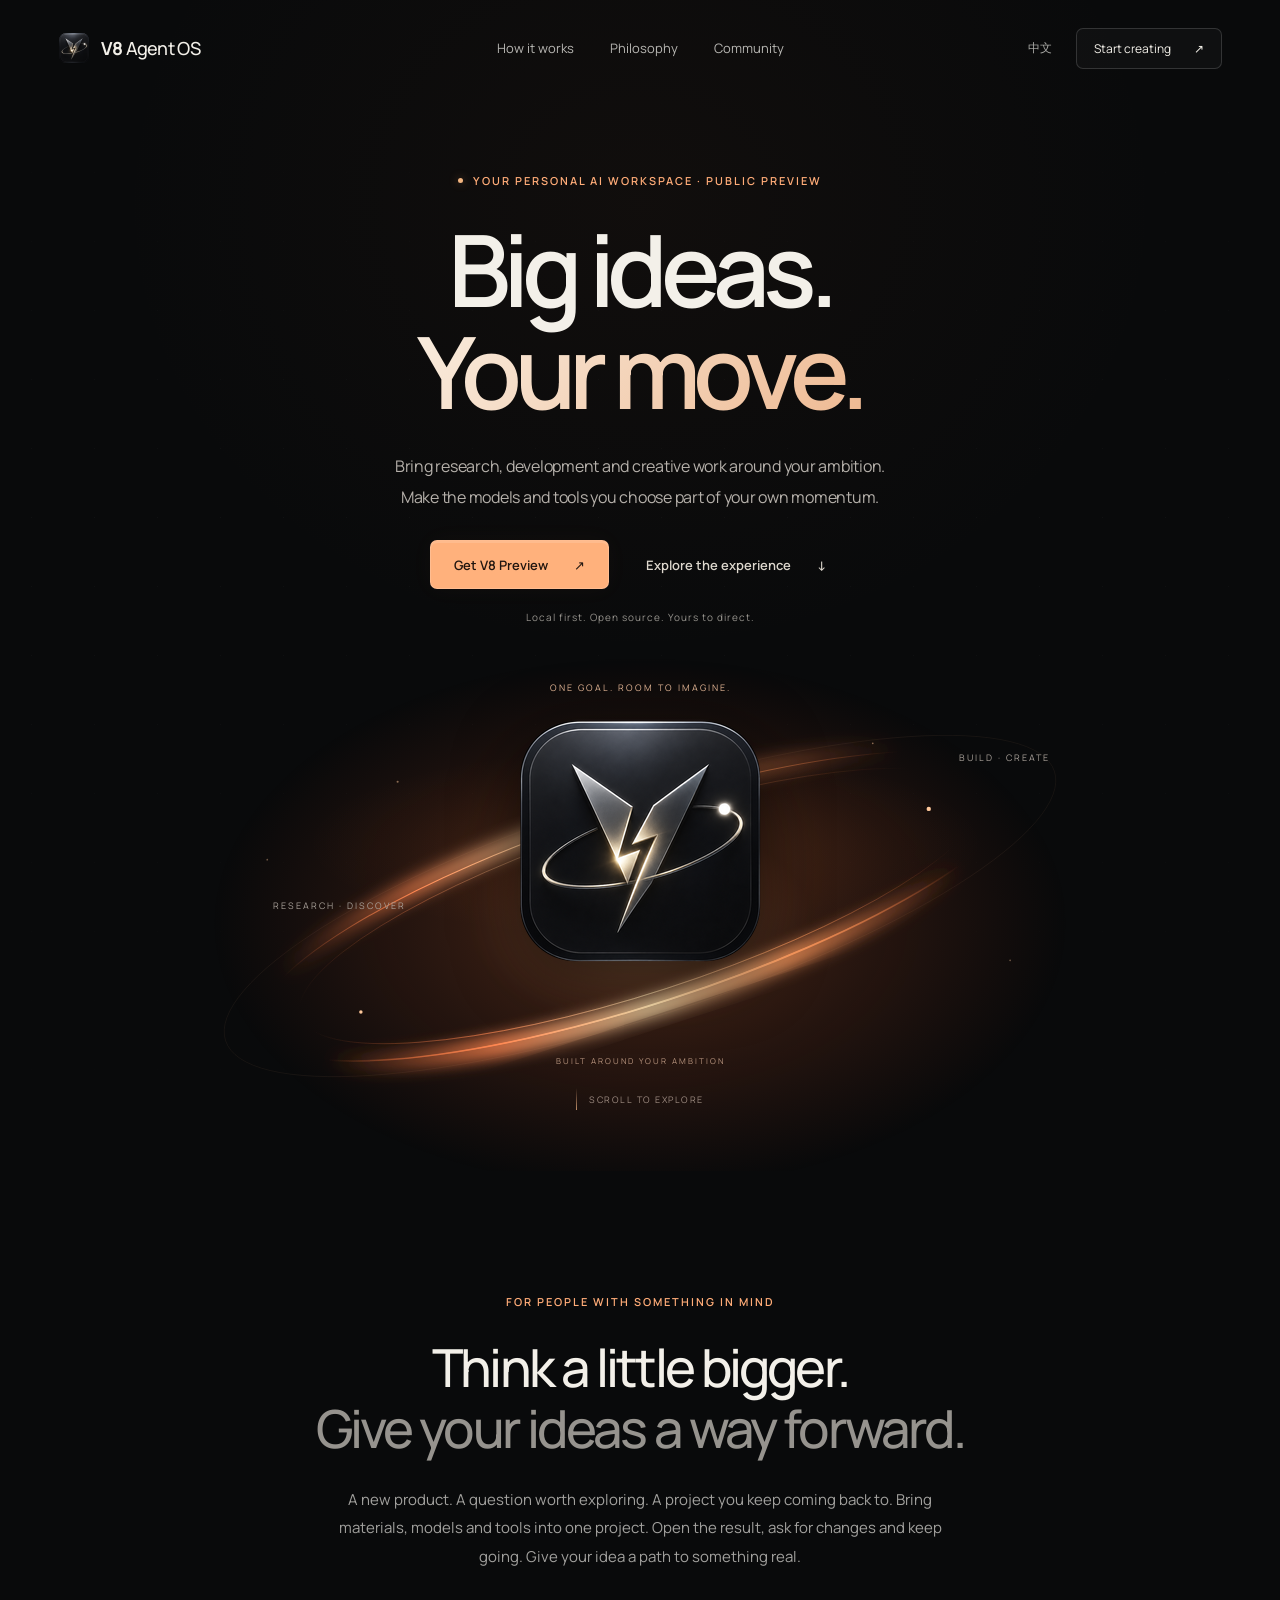
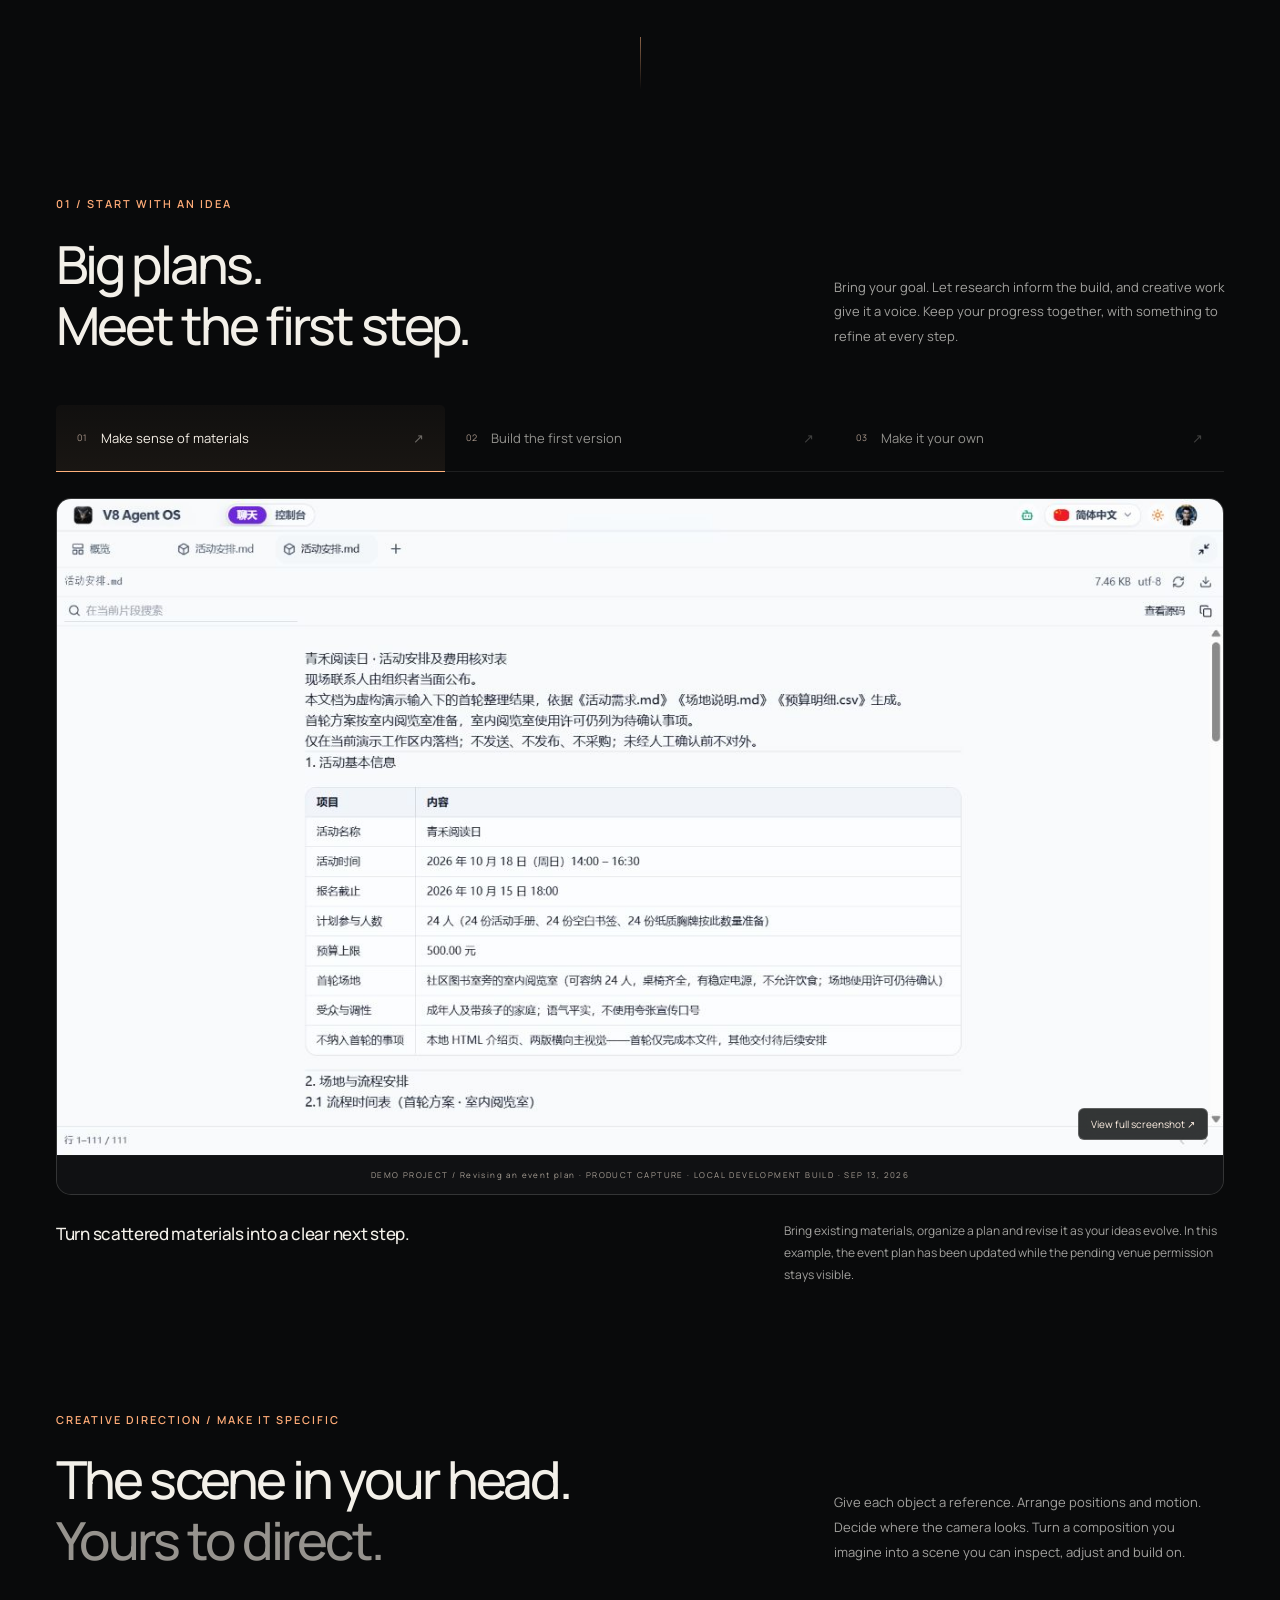
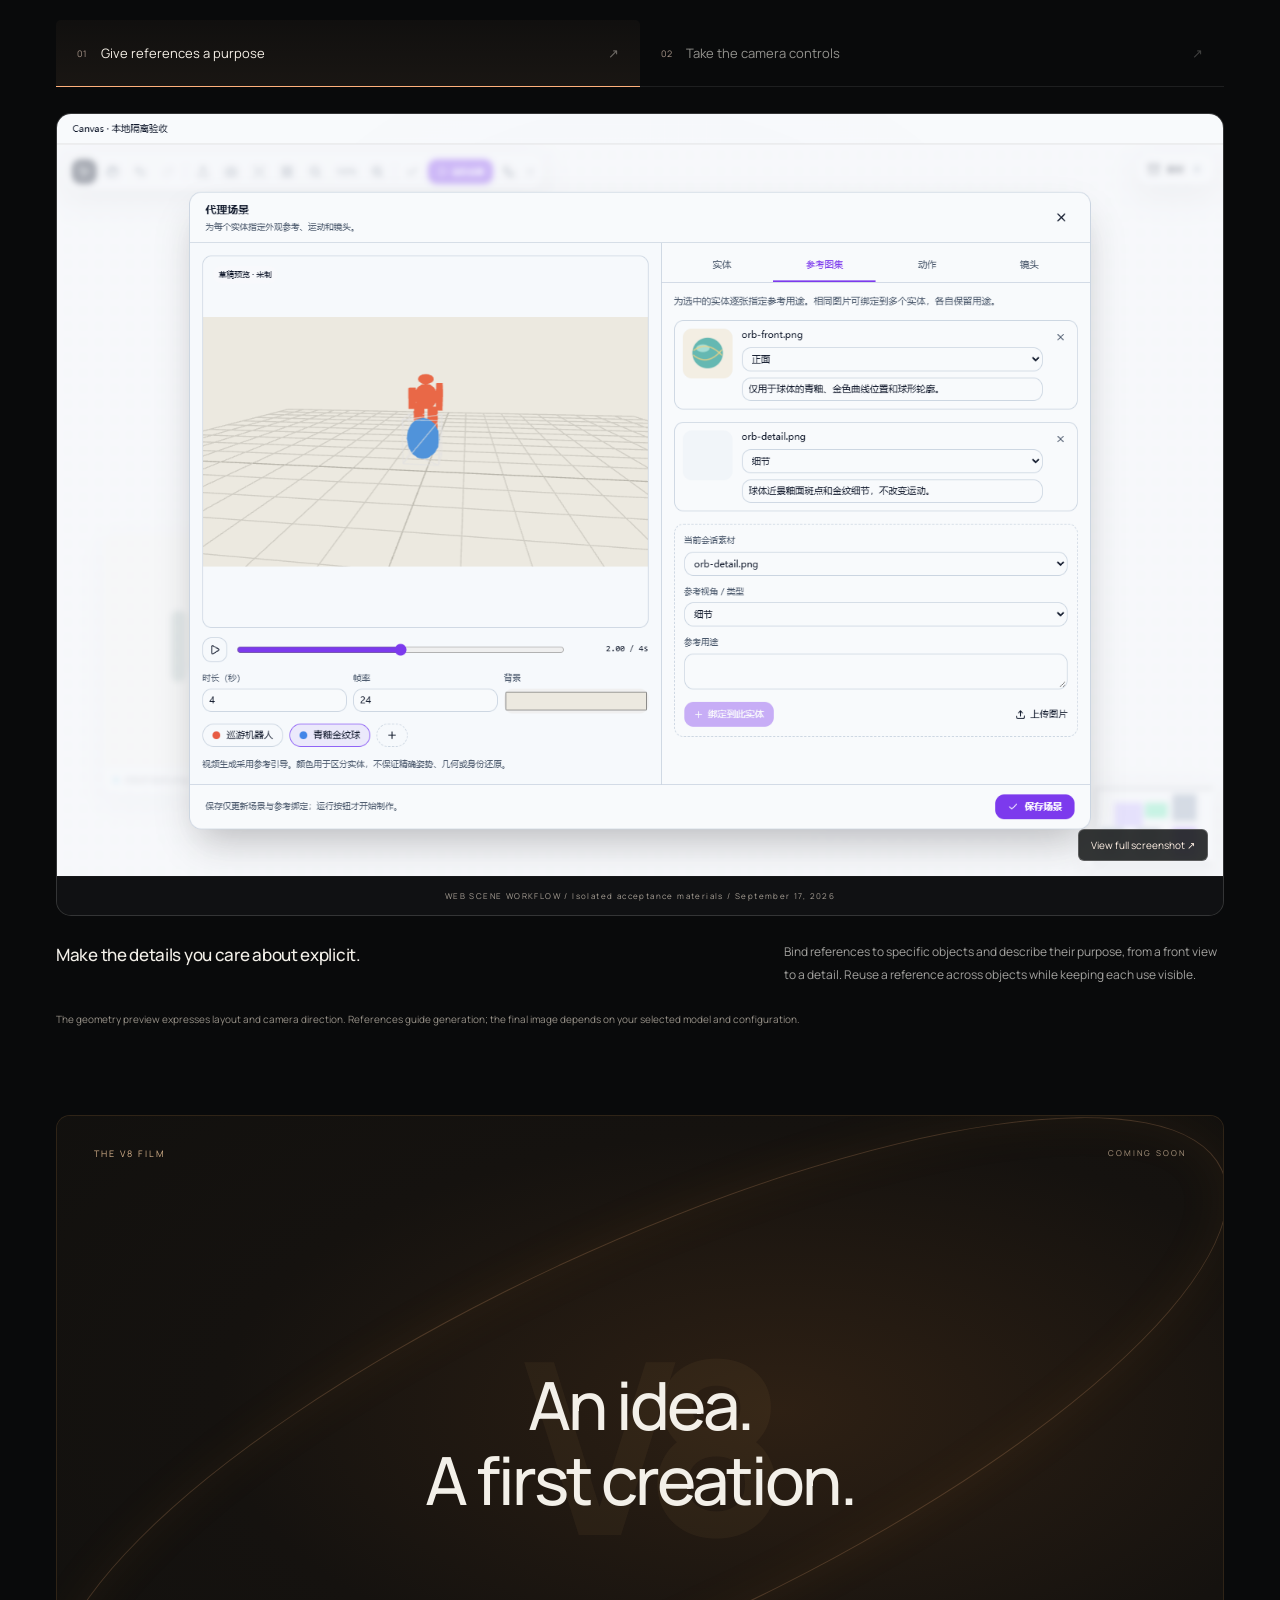
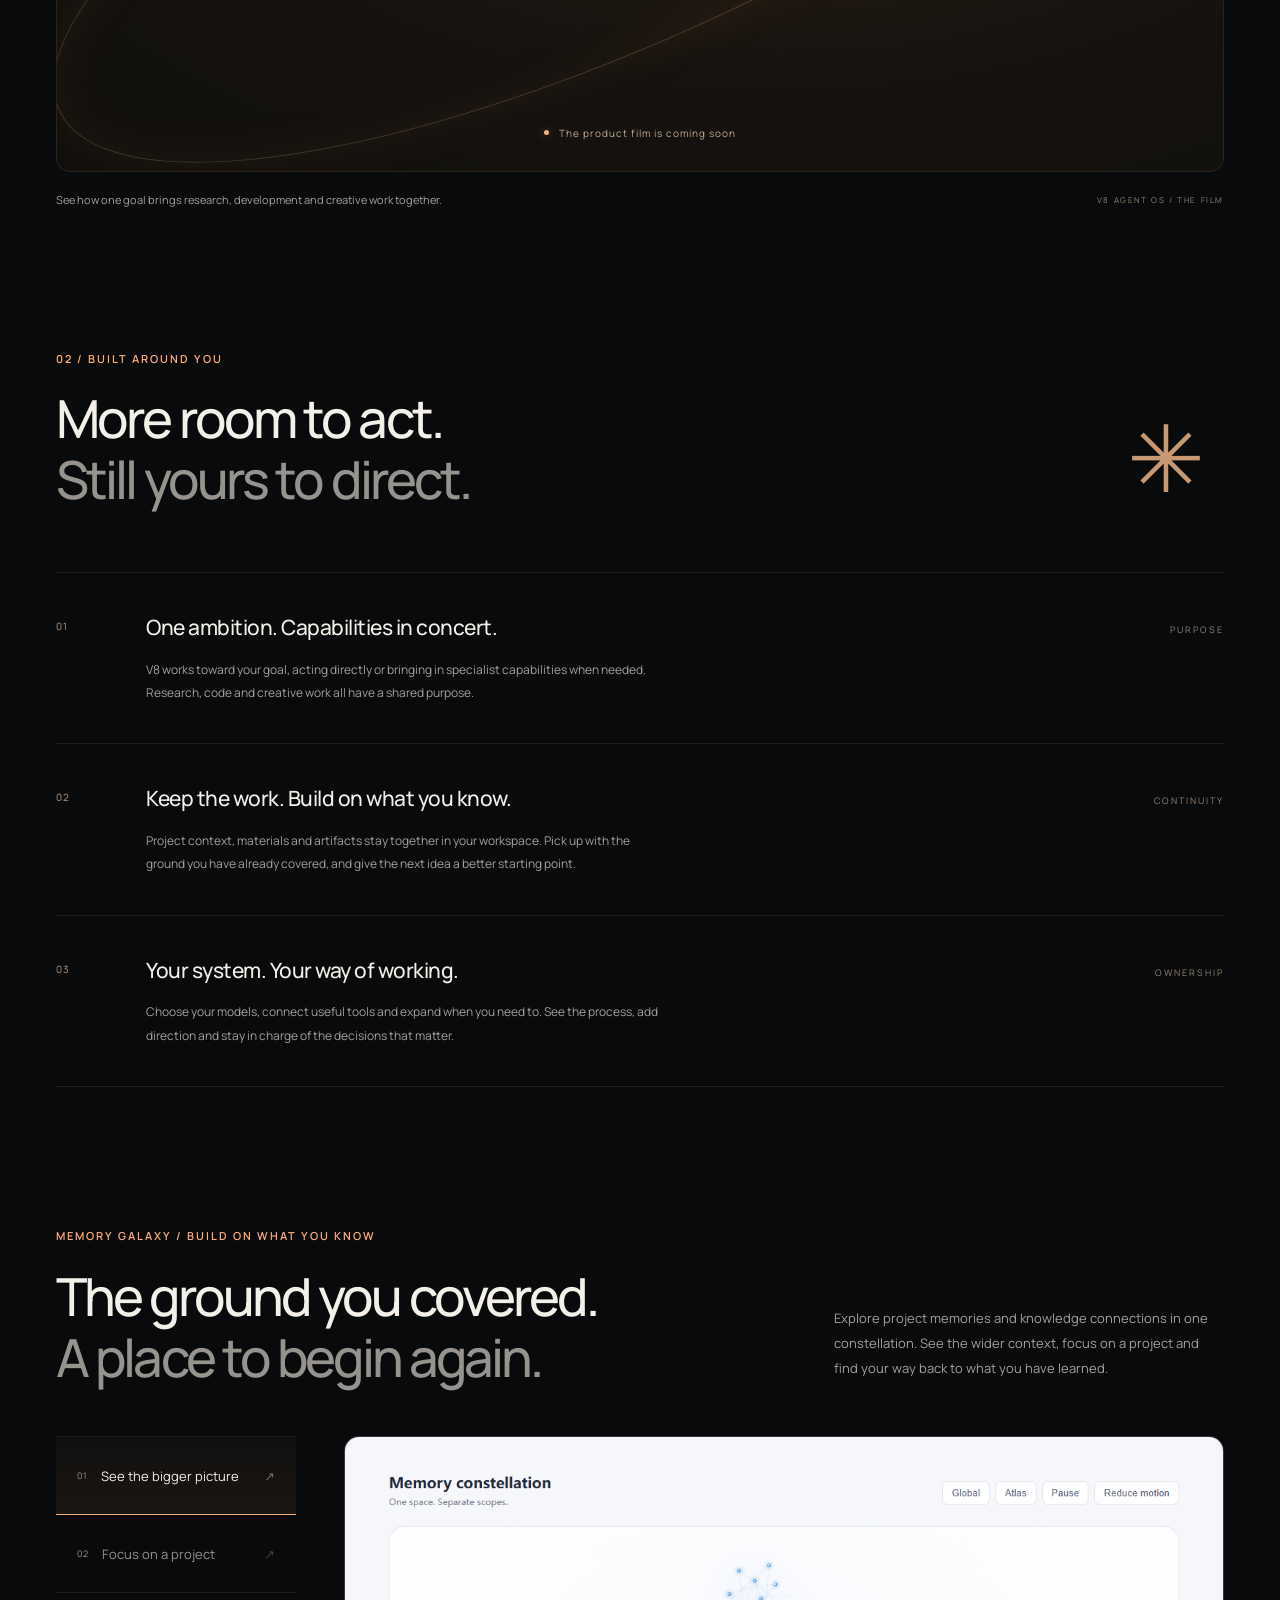
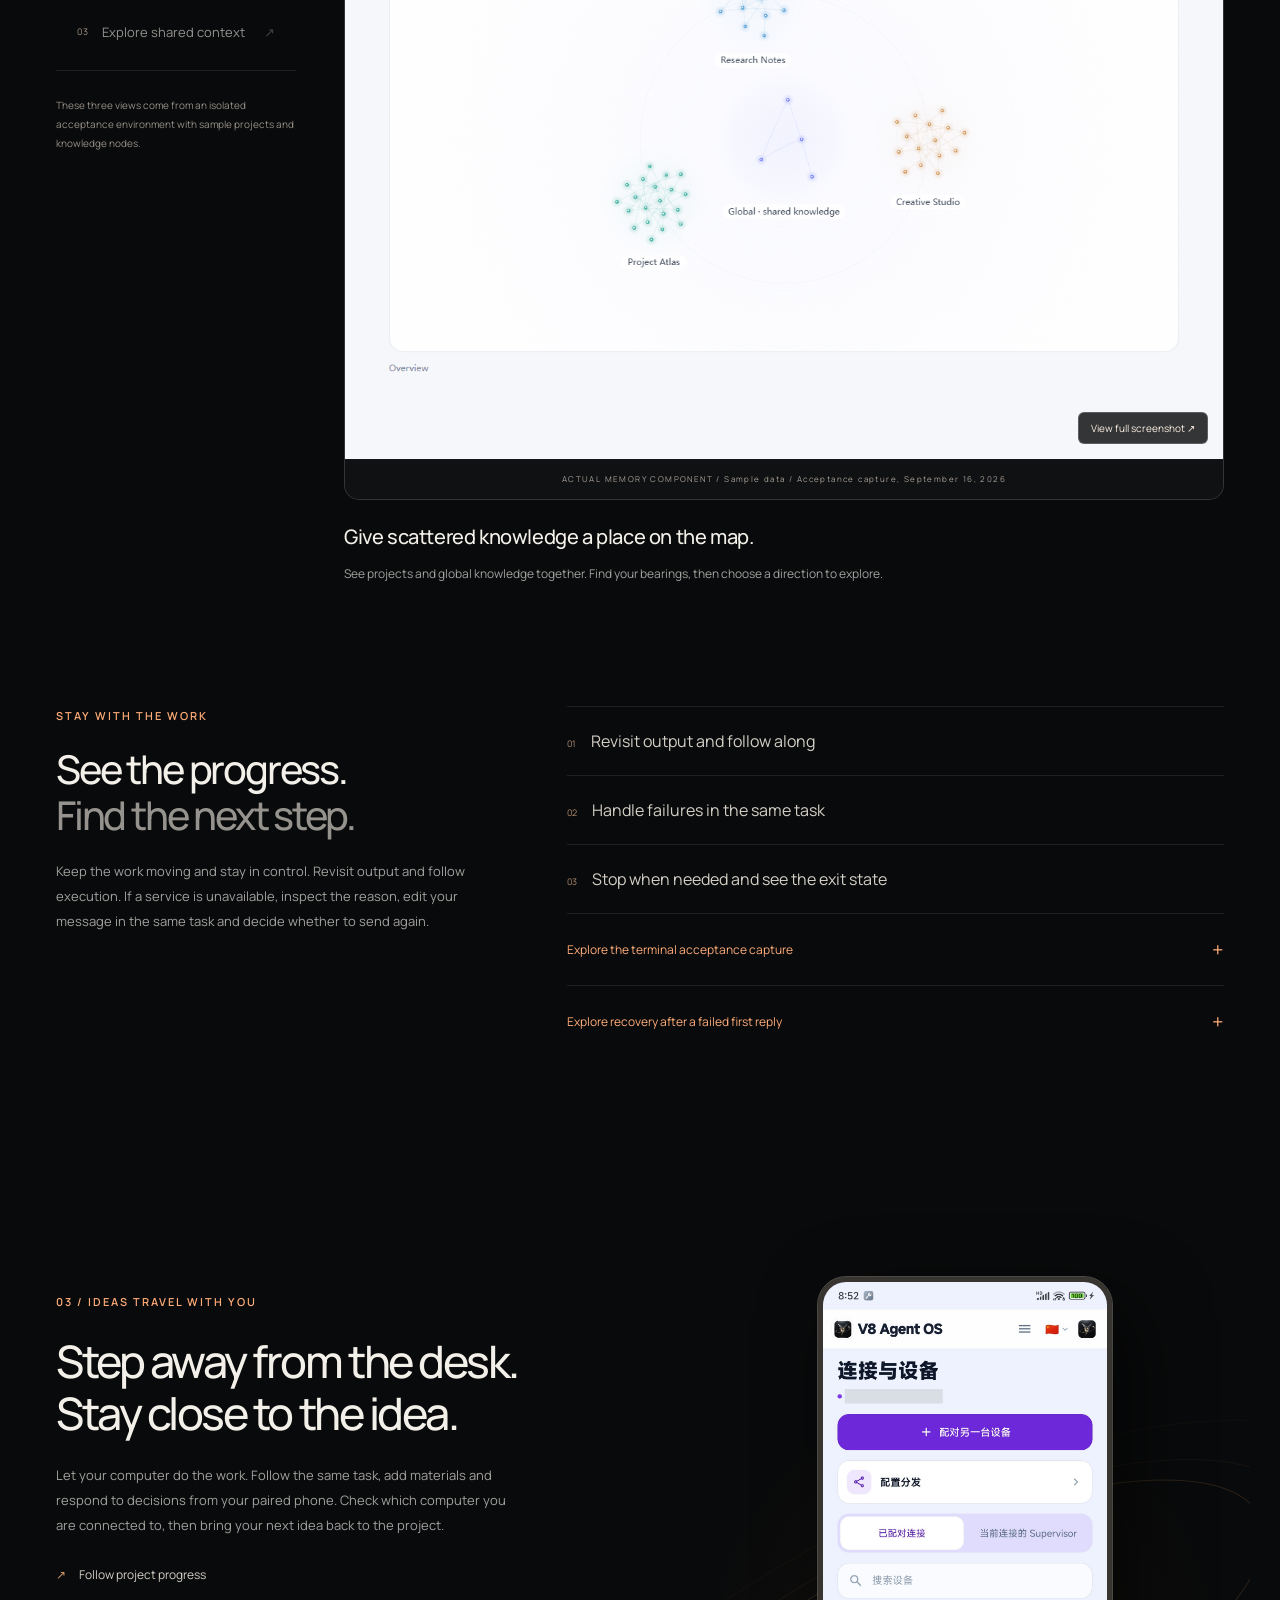
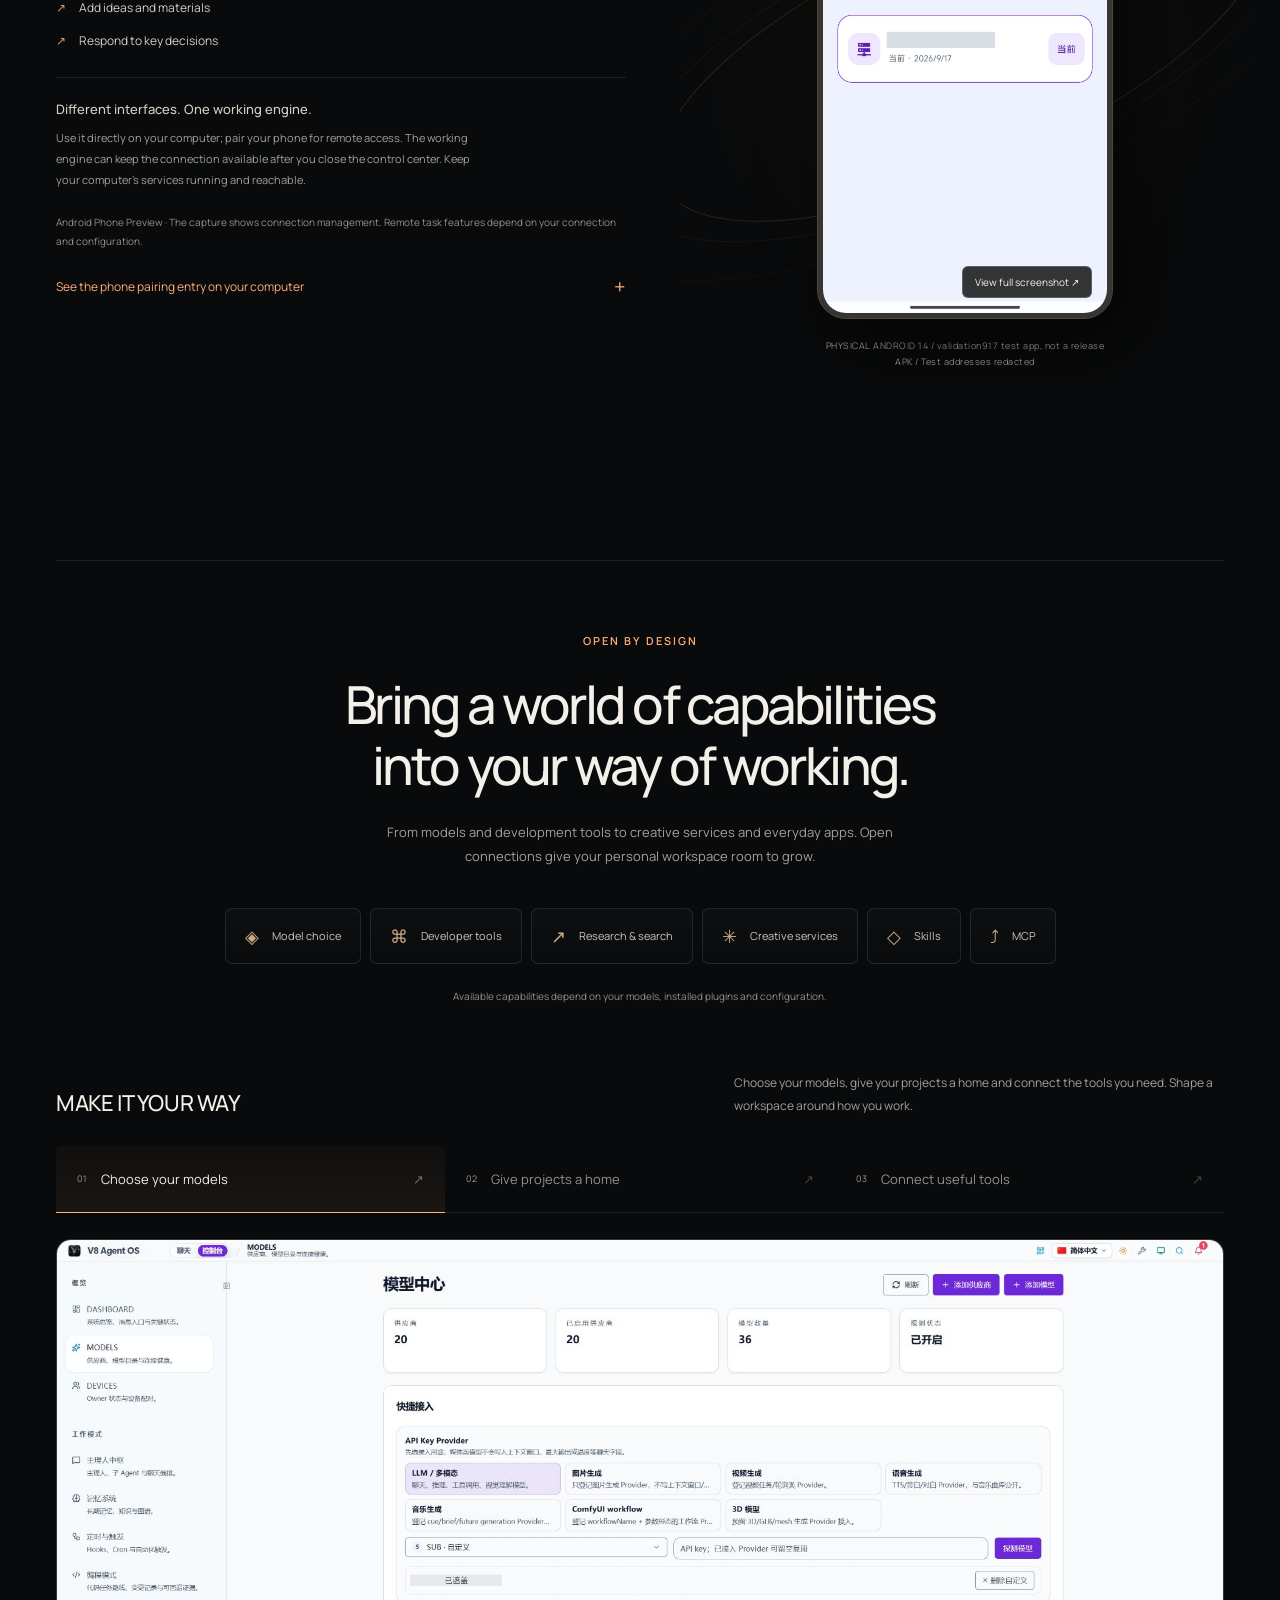
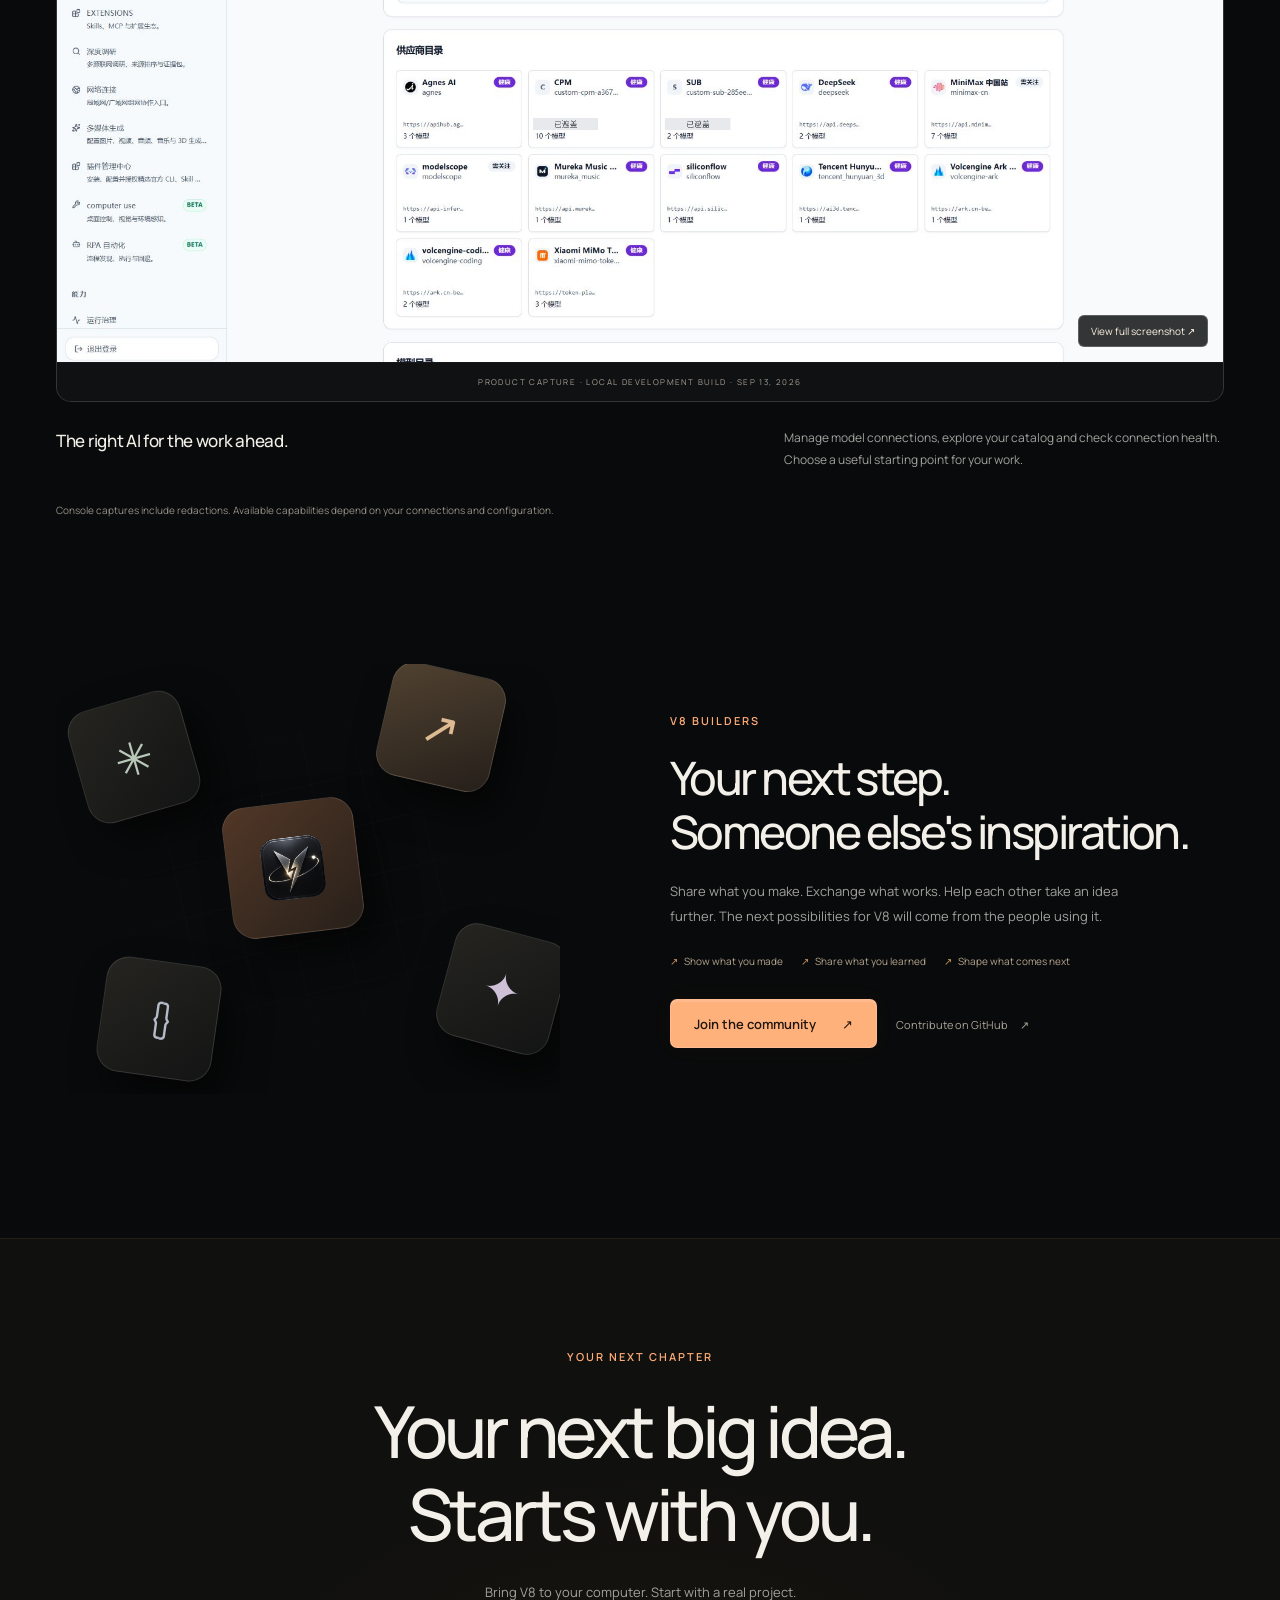
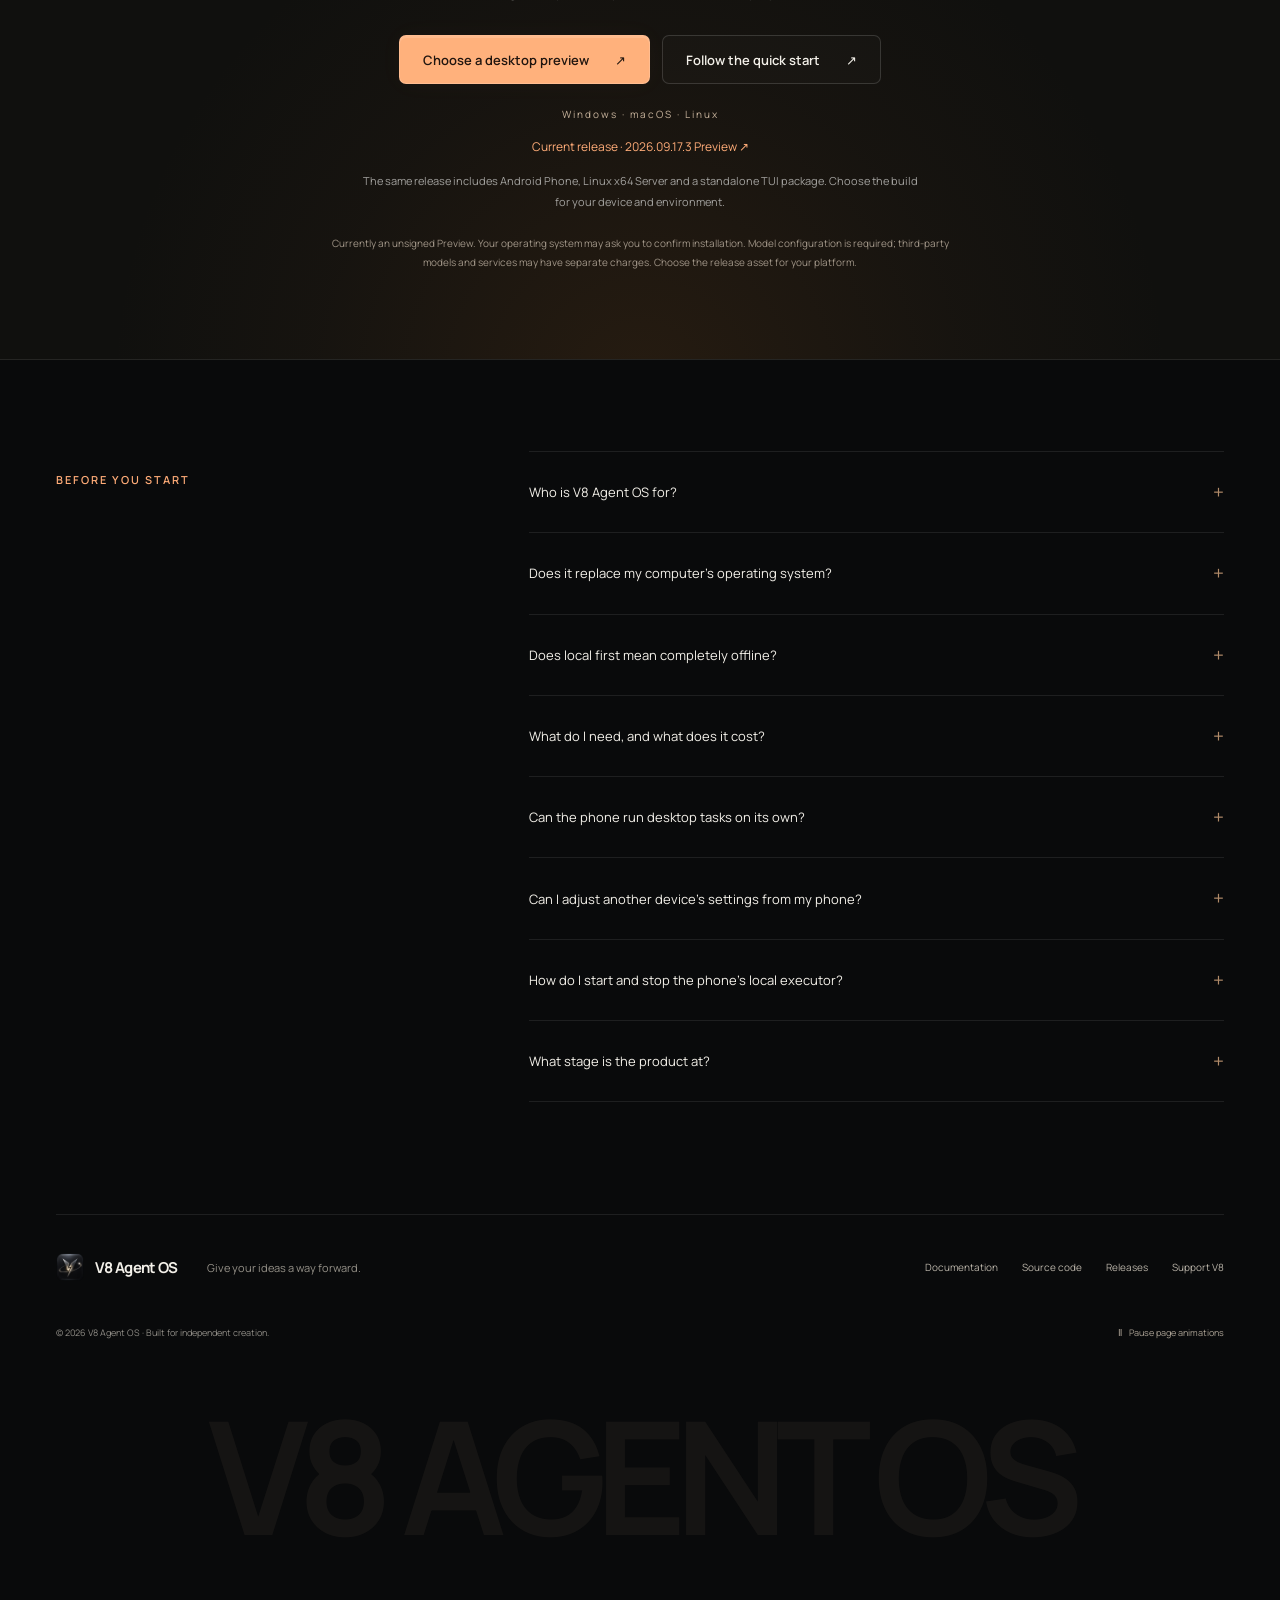
==== commit 4d30a474: "feat(site): showcase scene direction and Phone with 9.17.3 downloads" ====
--- a/index.html
+++ b/index.html
@@ -19,7 +19,7 @@
   <meta name="twitter:card" content="summary_large_image">
   <link rel="icon" href="./assets/product-icon.png" type="image/png">
   <link rel="apple-touch-icon" href="./assets/product-icon.png">
-  <link rel="stylesheet" href="./assets/styles.css?v=adb5758009">
+  <link rel="stylesheet" href="./assets/styles.css?v=708f116d63">
   <script defer src="./assets/site.js?v=f63054b62f"></script>
 </head>
 <body data-locale="en">
@@ -51,13 +51,17 @@
     <section id="manifesto" class="manifesto section-shell">
       <p class="eyebrow" data-reveal>FOR PEOPLE WITH SOMETHING IN MIND</p>
       <h2 data-reveal>Think a little bigger.<br><span>Give your ideas a way forward.</span></h2>
-      <p class="section-description" data-reveal>A new product. A question worth exploring. A project you keep coming back to. V8 brings models, tools and your work together, so you can turn an idea into something real, one step at a time.</p>
+      <p class="section-description" data-reveal>A new product. A question worth exploring. A project you keep coming back to. Bring materials, models and tools into one project. Open the result, ask for changes and keep going. Give your idea a path to something real.</p>
       <div class="manifesto-line" aria-hidden="true"></div>
     </section>
     <section id="experience" class="experience section-shell" aria-labelledby="work-title" data-tab-group>
       <div class="section-heading" data-reveal><div><p class="eyebrow">01 / START WITH AN IDEA</p><h2 id="work-title">Big plans.<br>Meet the first step.</h2></div><p class="section-description">Bring your goal. Let research inform the build, and creative work give it a voice. Keep your progress together, with something to refine at every step.</p></div>
       <div class="scenario-tabs" data-tab-list aria-label="Explore ways to work"><a id="tab-research" class="scenario-tab is-active" href="#scenario-research" data-tab="scenario-research"><span>01</span>Make sense of materials<span class="tab-arrow" aria-hidden="true">↗</span></a><a id="tab-workspace" class="scenario-tab" href="#scenario-workspace" data-tab="scenario-workspace"><span>02</span>Build the first version<span class="tab-arrow" aria-hidden="true">↗</span></a><a id="tab-creative" class="scenario-tab" href="#scenario-creative" data-tab="scenario-creative"><span>03</span>Make it your own<span class="tab-arrow" aria-hidden="true">↗</span></a></div>
       <div class="scenario-panels"><article id="scenario-research" data-tab-panel class="scenario is-active" aria-labelledby="tab-research"><figure class="media-frame actual-capture"><button type="button" class="capture-open" data-image="./assets/media/materials-20260913.webp" aria-label="View full screenshot: V8 workbench showing a revised event plan with indoor venue permission still pending"><img src="./assets/media/materials-20260913.webp" alt="V8 workbench showing a revised event plan with indoor venue permission still pending" loading="lazy" decoding="async" width="1280" height="720"><span class="capture-zoom" aria-hidden="true">View full screenshot ↗</span></button><figcaption>DEMO PROJECT / Revising an event plan · PRODUCT CAPTURE · LOCAL DEVELOPMENT BUILD · SEP 13, 2026</figcaption></figure><div class="scenario-description"><h3>Turn scattered materials into a clear next step.</h3><p>Bring existing materials, organize a plan and revise it as your ideas evolve. In this example, the event plan has been updated while the pending venue permission stays visible.</p></div></article><article id="scenario-workspace" data-tab-panel class="scenario" aria-labelledby="tab-workspace"><figure class="media-frame actual-capture"><button type="button" class="capture-open" data-image="./assets/media/workspace-20260913.webp" aria-label="View full screenshot: V8 workbench showing a local HTML file review alongside its actual event-page preview, labeled as a demonstration draft"><img src="./assets/media/workspace-20260913.webp" alt="V8 workbench showing a local HTML file review alongside its actual event-page preview, labeled as a demonstration draft" loading="lazy" decoding="async" width="1280" height="720"><span class="capture-zoom" aria-hidden="true">View full screenshot ↗</span></button><figcaption>DEMO PROJECT / Opening a real webpage in the workbench · PRODUCT CAPTURE · LOCAL DEVELOPMENT BUILD · SEP 13, 2026</figcaption></figure><div class="scenario-description"><h3>Give the idea in your head a version you can open.</h3><p>Move from project materials to a webpage. Review the file and its actual preview in one workbench. This event page is a demonstration draft, ready for further review and refinement.</p></div></article><article id="scenario-creative" data-tab-panel class="scenario" aria-labelledby="tab-creative"><figure class="media-frame actual-capture"><button type="button" class="capture-open" data-image="./assets/media/canvas-20260913.webp" aria-label="View full screenshot: V8 creative canvas showing a reference connected to a generation step and a v2 output with another version available; the generated image is an internal color reference only"><img src="./assets/media/canvas-20260913.webp" alt="V8 creative canvas showing a reference connected to a generation step and a v2 output with another version available; the generated image is an internal color reference only" loading="lazy" decoding="async" width="1280" height="720"><span class="capture-zoom" aria-hidden="true">View full screenshot ↗</span></button><figcaption>CREATIVE CANVAS / Connected materials and version iteration · PRODUCT CAPTURE · LOCAL DEVELOPMENT BUILD · SEP 13, 2026</figcaption></figure><div class="scenario-description"><h3>Materials, steps and versions. Together on one canvas.</h3><p>Connect references to creative steps, keep output versions and return to refine your work. This capture demonstrates the canvas workflow; the generated image is an internal color reference only.</p></div></article></div>
+    </section>
+    <section id="creative-direction" class="scene-section section-shell" aria-labelledby="scene-title" data-tab-group>
+      <div class="section-heading" data-reveal><div><p class="eyebrow">CREATIVE DIRECTION / MAKE IT SPECIFIC</p><h2 id="scene-title">The scene in your head.<br><span>Yours to direct.</span></h2></div><p class="section-description">Give each object a reference. Arrange positions and motion. Decide where the camera looks. Turn a composition you imagine into a scene you can inspect, adjust and build on.</p></div>
+      <div class="scenario-tabs scene-tabs" data-tab-list aria-label="Explore scene controls"><a class="scenario-tab is-active" id="tab-scene-atlas" href="#scene-atlas" data-tab="scene-atlas"><span>01</span>Give references a purpose<span class="tab-arrow" aria-hidden="true">↗</span></a><a class="scenario-tab" id="tab-scene-camera" href="#scene-camera" data-tab="scene-camera"><span>02</span>Take the camera controls<span class="tab-arrow" aria-hidden="true">↗</span></a></div><article id="scene-atlas" data-tab-panel class="scene-panel is-active" aria-labelledby="tab-scene-atlas"><figure class="media-frame actual-capture"><button type="button" class="capture-open" data-image="./assets/media/scene-atlas-20260917.png" aria-label="View full screenshot: Web scene reference atlas showing front and detail references for a sphere, purpose notes and a geometric preview of a robot and sphere"><img src="./assets/media/scene-atlas-20260917.png" alt="Web scene reference atlas showing front and detail references for a sphere, purpose notes and a geometric preview of a robot and sphere" loading="lazy" decoding="async" width="1500" height="980"><span class="capture-zoom" aria-hidden="true">View full screenshot ↗</span></button><figcaption>WEB SCENE WORKFLOW / Isolated acceptance materials / September 17, 2026</figcaption></figure><div class="scenario-description"><h3>Make the details you care about explicit.</h3><p>Bind references to specific objects and describe their purpose, from a front view to a detail. Reuse a reference across objects while keeping each use visible.</p></div></article><article id="scene-camera" data-tab-panel class="scene-panel" aria-labelledby="tab-scene-camera"><figure class="media-frame actual-capture"><button type="button" class="capture-open" data-image="./assets/media/scene-camera-20260917.png" aria-label="View full screenshot: Web scene camera controls showing a timeline, camera keyframes, position and target coordinates and field of view"><img src="./assets/media/scene-camera-20260917.png" alt="Web scene camera controls showing a timeline, camera keyframes, position and target coordinates and field of view" loading="lazy" decoding="async" width="1500" height="980"><span class="capture-zoom" aria-hidden="true">View full screenshot ↗</span></button><figcaption>WEB SCENE WORKFLOW / Isolated acceptance materials / September 17, 2026</figcaption></figure><div class="scenario-description"><h3>Choose the angle. Shape the moment.</h3><p>Adjust camera position, target and field of view along the timeline. Preview the changes, save the scene and return to the action card when you are ready to run it.</p></div></article><p class="fine-print scene-note">The geometry preview expresses layout and camera direction. References guide generation; the final image depends on your selected model and configuration.</p>
     </section>
     <section id="film" class="film-section section-shell" aria-labelledby="film-title">
       <div class="film-frame" data-reveal>
@@ -74,12 +78,12 @@
       <div class="memory-layout"><div class="memory-index"><div class="memory-tabs" data-tab-list aria-label="Explore the memory constellation"><a class="scenario-tab is-active" id="tab-memory-overview" href="#memory-overview" data-tab="memory-overview"><span>01</span>See the bigger picture<span class="tab-arrow" aria-hidden="true">↗</span></a><a class="scenario-tab" id="tab-memory-project" href="#memory-project" data-tab="memory-project"><span>02</span>Focus on a project<span class="tab-arrow" aria-hidden="true">↗</span></a><a class="scenario-tab" id="tab-memory-global" href="#memory-global" data-tab="memory-global"><span>03</span>Explore shared context<span class="tab-arrow" aria-hidden="true">↗</span></a></div><p class="fine-print">These three views come from an isolated acceptance environment with sample projects and knowledge nodes.</p></div><div class="memory-panels"><article id="memory-overview" data-tab-panel class="memory-panel is-active" aria-labelledby="tab-memory-overview"><figure class="media-frame actual-capture"><button type="button" class="capture-open" data-image="./assets/media/memory-overview-20260916.png" aria-label="View full screenshot: Memory constellation component acceptance view with sample Project Atlas, Research Notes, Creative Studio and global knowledge in the light theme"><img src="./assets/media/memory-overview-20260916.png" alt="Memory constellation component acceptance view with sample Project Atlas, Research Notes, Creative Studio and global knowledge in the light theme" loading="lazy" decoding="async" width="1200" height="850"><span class="capture-zoom" aria-hidden="true">View full screenshot ↗</span></button><figcaption>ACTUAL MEMORY COMPONENT / Sample data / Acceptance capture, September 16, 2026</figcaption></figure><div class="memory-description"><h3>Give scattered knowledge a place on the map.</h3><p>See projects and global knowledge together. Find your bearings, then choose a direction to explore.</p></div></article><article id="memory-project" data-tab-panel class="memory-panel" aria-labelledby="tab-memory-project"><figure class="media-frame actual-capture"><button type="button" class="capture-open" data-image="./assets/media/memory-project-20260916.png" aria-label="View full screenshot: Memory constellation component acceptance view focused on sample Project Atlas memory nodes and connections"><img src="./assets/media/memory-project-20260916.png" alt="Memory constellation component acceptance view focused on sample Project Atlas memory nodes and connections" loading="lazy" decoding="async" width="1200" height="850"><span class="capture-zoom" aria-hidden="true">View full screenshot ↗</span></button><figcaption>ACTUAL MEMORY COMPONENT / Sample data / Acceptance capture, September 16, 2026</figcaption></figure><div class="memory-description"><h3>Move closer. Find the context again.</h3><p>Focus on a project&#x27;s memory nodes and connections. Bring your attention back to the work, then return to the wider view when you need it.</p></div></article><article id="memory-global" data-tab-panel class="memory-panel" aria-labelledby="tab-memory-global"><figure class="media-frame actual-capture"><button type="button" class="capture-open" data-image="./assets/media/memory-global-20260916.png" aria-label="View full screenshot: Dark memory constellation component acceptance view focused on global knowledge and synthetic Shared concept nodes"><img src="./assets/media/memory-global-20260916.png" alt="Dark memory constellation component acceptance view focused on global knowledge and synthetic Shared concept nodes" loading="lazy" decoding="async" width="1200" height="850"><span class="capture-zoom" aria-hidden="true">View full screenshot ↗</span></button><figcaption>ACTUAL MEMORY COMPONENT / Sample data / Acceptance capture, September 16, 2026</figcaption></figure><div class="memory-description"><h3>Return to the knowledge you share.</h3><p>Explore global knowledge alongside project memories. Distinguish shared context from project background and keep exploring in the dark view.</p></div></article></div></div>
     </section>
     <section id="continuity" class="terminal-section section-shell" aria-labelledby="terminal-title">
-          <div class="terminal-copy" data-reveal><p class="eyebrow">STAY WITH THE WORK</p><h2 id="terminal-title">Long tasks.<br><span>Still within reach.</span></h2><p class="section-description">Keep the work in sight as it runs. Revisit terminal output, catch up with the latest progress, interrupt a command when needed and see when it exits.</p></div>
-          <div class="terminal-detail"><ul class="terminal-points"><li><span>01</span>Look back through the output</li><li><span>02</span>Return to the terminal and follow along</li><li><span>03</span>See when work stops or exits</li></ul><details class="terminal-evidence"><summary>Explore the terminal acceptance capture<span aria-hidden="true">+</span></summary><div id="terminal-capture"><figure class="media-frame actual-capture"><button type="button" class="capture-open" data-image="./assets/media/terminal-20260916.png" aria-label="View full screenshot: Web terminal component acceptance replay with synthetic output, a jump-to-bottom control and an exited status"><img src="./assets/media/terminal-20260916.png" alt="Web terminal component acceptance replay with synthetic output, a jump-to-bottom control and an exited status" loading="lazy" decoding="async" width="1440" height="900"><span class="capture-zoom" aria-hidden="true">View full screenshot ↗</span></button><figcaption>ACTUAL WEB TERMINAL / Synthetic-load acceptance replay / September 16, 2026</figcaption></figure><p class="fine-print terminal-note">The repeated characters exercise output rendering and exit states. They are not real project content or a general performance benchmark.</p></div></details></div>
+          <div class="terminal-copy" data-reveal><p class="eyebrow">STAY WITH THE WORK</p><h2 id="terminal-title">See the progress.<br><span>Find the next step.</span></h2><p class="section-description">Keep the work moving and stay in control. Revisit output and follow execution. If a service is unavailable, inspect the reason, edit your message in the same task and decide whether to send again.</p></div>
+          <div class="terminal-detail"><ul class="terminal-points"><li><span>01</span>Revisit output and follow along</li><li><span>02</span>Handle failures in the same task</li><li><span>03</span>Stop when needed and see the exit state</li></ul><details class="capture-detail terminal-evidence"><summary>Explore the terminal acceptance capture<span aria-hidden="true">+</span></summary><div id="terminal-capture"><figure class="media-frame actual-capture"><button type="button" class="capture-open" data-image="./assets/media/terminal-20260916.png" aria-label="View full screenshot: Web terminal component acceptance replay with synthetic output, a jump-to-bottom control and an exited status"><img src="./assets/media/terminal-20260916.png" alt="Web terminal component acceptance replay with synthetic output, a jump-to-bottom control and an exited status" loading="lazy" decoding="async" width="1440" height="900"><span class="capture-zoom" aria-hidden="true">View full screenshot ↗</span></button><figcaption>ACTUAL WEB TERMINAL / Synthetic-load acceptance replay / September 16, 2026</figcaption></figure><p class="fine-print capture-note">The repeated characters exercise output rendering and exit states. They are not real project content or a general performance benchmark.</p></div></details><details class="capture-detail recovery-evidence"><summary>Explore recovery after a failed first reply<span aria-hidden="true">+</span></summary><div id="recovery-capture"><figure class="media-frame actual-capture"><button type="button" class="capture-open" data-image="./assets/media/reply-recovery-20260917.png" aria-label="View full screenshot: Web first-reply recovery interface showing a model service 503 error, edit and resync actions and preserved input"><img src="./assets/media/reply-recovery-20260917.png" alt="Web first-reply recovery interface showing a model service 503 error, edit and resync actions and preserved input" loading="lazy" decoding="async" width="1440" height="900"><span class="capture-zoom" aria-hidden="true">View full screenshot ↗</span></button><figcaption>ACTUAL WEB INTERFACE / Synthetic 503 failure case / September 17, 2026</figcaption></figure><p class="fine-print capture-note">This view shows a saved failure and recovery actions. You decide whether to send again; it does not show a successful model reply.</p></div></details></div>
         </section>
-    <section class="phone-section section-shell" aria-labelledby="phone-title">
-      <div class="phone-copy" data-reveal><p class="eyebrow">03 / IDEAS TRAVEL WITH YOU</p><h2 id="phone-title">Step away from the desk.<br>Stay close to the idea.</h2><p class="section-description">Let your computer do the work. Use your paired phone to check progress, add a thought or respond to a decision. Come back to the desk and keep refining.</p><ul class="phone-benefits"><li>Follow project progress</li><li>Add ideas and materials</li><li>Respond to key decisions</li></ul><div class="phone-identity"><h3>Different interfaces. One working engine.</h3><p>Your desktop and Phone connect around the same V8 engine. Remote phone access requires pairing and authorization; your computer continues to run the work.</p></div><p class="fine-print">Android Phone Preview · Requires a connection to your running desktop</p></div>
-      <div class="phone-stage" data-reveal><div class="phone-orbits" aria-hidden="true"><i></i><i></i><i></i></div><figure class="phone-device"><div class="phone-status"><span>09:41</span><i></i><span aria-hidden="true">▰</span></div><div class="phone-body"><div class="phone-app"><img src="./assets/product-icon.png" alt="" width="28" height="28"><span>V8 Agent OS</span><span>＋</span></div><span class="phone-project">My next creation</span><p class="phone-user-message">I have another idea.</p><div class="phone-response"><span aria-hidden="true">✳</span><p>Bring that thought back to the project. Keep shaping it together.</p></div><div class="phone-mini-art" aria-hidden="true"><i></i><img src="./assets/product-icon.png" alt="" width="62" height="62"></div><div class="phone-composer" aria-hidden="true"><span>＋</span><i></i><span>↑</span></div></div><figcaption>ILLUSTRATIVE MOBILE EXPERIENCE</figcaption></figure></div>
+    <section id="phone" class="phone-section section-shell" aria-labelledby="phone-title">
+      <div class="phone-copy" data-reveal><p class="eyebrow">03 / IDEAS TRAVEL WITH YOU</p><h2 id="phone-title">Step away from the desk.<br>Stay close to the idea.</h2><p class="section-description">Let your computer do the work. Follow the same task, add materials and respond to decisions from your paired phone. Check which computer you are connected to, then bring your next idea back to the project.</p><ul class="phone-benefits"><li>Follow project progress</li><li>Add ideas and materials</li><li>Respond to key decisions</li></ul><div class="phone-identity"><h3>Different interfaces. One working engine.</h3><p>Use it directly on your computer; pair your phone for remote access. The working engine can keep the connection available after you close the control center. Keep your computer&#x27;s services running and reachable.</p></div><p class="fine-print">Android Phone Preview · The capture shows connection management. Remote task features depend on your connection and configuration.</p><details class="capture-detail pairing-evidence"><summary>See the phone pairing entry on your computer<span aria-hidden="true">+</span></summary><div id="pairing-capture"><figure class="media-frame actual-capture"><button type="button" class="capture-open" data-image="./assets/media/phone-pairing-20260917.png" aria-label="View full screenshot: Admin phone connection dialog with address settings and pairing controls, with the QR code and instance identifier redacted"><img src="./assets/media/phone-pairing-20260917.png" alt="Admin phone connection dialog with address settings and pairing controls, with the QR code and instance identifier redacted" loading="lazy" decoding="async" width="1440" height="1000"><span class="capture-zoom" aria-hidden="true">View full screenshot ↗</span></button><figcaption>ACTUAL ADMIN INTERFACE / Isolated acceptance / Pairing details redacted / September 17, 2026</figcaption></figure><p class="fine-print capture-note">Configure an HTTPS address your phone can reach, then generate pairing details. The address and certificate must work on your network.</p></div></details></div>
+      <div class="phone-stage" data-reveal><div class="phone-orbits" aria-hidden="true"><i></i><i></i><i></i></div><div id="phone-capture" class="phone-capture"><figure class="media-frame actual-capture"><button type="button" class="capture-open" data-image="./assets/media/phone-connections-20260917.png" aria-label="View full screenshot: V8 Phone connections and devices on a physical Xiaomi Android 14 phone, showing the current paired connection with test addresses redacted"><img src="./assets/media/phone-connections-20260917.png" alt="V8 Phone connections and devices on a physical Xiaomi Android 14 phone, showing the current paired connection with test addresses redacted" loading="lazy" decoding="async" width="1080" height="2400"><span class="capture-zoom" aria-hidden="true">View full screenshot ↗</span></button><figcaption>PHYSICAL ANDROID 14 / validation917 test app, not a release APK / Test addresses redacted</figcaption></figure></div></div>
     </section>
     <section class="ecosystem section-shell" aria-labelledby="ecosystem-title">
       <p class="eyebrow" data-reveal>OPEN BY DESIGN</p><h2 id="ecosystem-title" data-reveal>Bring a world of capabilities<br>into your way of working.</h2><p class="section-description" data-reveal>From models and development tools to creative services and everyday apps. Open connections give your personal workspace room to grow.</p>
@@ -90,10 +94,10 @@
       <div class="community-visual" aria-hidden="true"><div class="builder-tile tile-one">✳</div><div class="builder-tile tile-two">↗</div><div class="builder-tile tile-three"><img src="./assets/product-icon.png" width="80" height="80" alt=""></div><div class="builder-tile tile-four">{ }</div><div class="builder-tile tile-five">✦</div><div class="community-grid"></div></div>
       <div class="community-copy" data-reveal><p class="eyebrow">V8 BUILDERS</p><h2 id="community-title">Your next step.<br>Someone else&#x27;s inspiration.</h2><p class="section-description">Share what you make. Exchange what works. Help each other take an idea further. The next possibilities for V8 will come from the people using it.</p><div class="community-topics"><span>Show what you made</span><span>Share what you learned</span><span>Shape what comes next</span></div><a class="button button-primary" href="https://github.com/justForever17/v8-agent-os/discussions" target="_blank" rel="noopener noreferrer">Join the community <span aria-hidden="true">↗</span></a><a class="understated-link" href="https://github.com/justForever17/v8-agent-os" target="_blank" rel="noopener noreferrer">Contribute on GitHub <span aria-hidden="true">↗</span></a></div>
     </section>
-    <section id="download" class="download-section" aria-labelledby="download-title"><div class="download-glow" aria-hidden="true"></div><div class="section-shell"><p class="eyebrow" data-reveal>YOUR NEXT CHAPTER</p><h2 id="download-title" data-reveal>Your next big idea.<br>Starts with you.</h2><p class="section-description" data-reveal>Bring V8 to your computer. Start with a real project.</p><div class="download-actions"><a class="button button-primary" href="https://github.com/justForever17/v8-agent-os/releases/latest" target="_blank" rel="noopener noreferrer">Choose a desktop preview <span aria-hidden="true">↗</span></a><a class="button button-outline" href="https://github.com/justForever17/v8-agent-os/blob/main/README.md#quick-start" target="_blank" rel="noopener noreferrer">Follow the quick start <span aria-hidden="true">↗</span></a></div><p class="platforms">Windows · macOS · Linux</p><p class="download-note">Currently an unsigned Preview. Your operating system may ask you to confirm installation. Model configuration is required; third-party models and services may have separate charges. Choose the release asset for your platform.</p></div></section>
-    <section class="faq-section section-shell" aria-label="BEFORE YOU START"><p class="eyebrow">BEFORE YOU START</p><div class="faq-list"><details><summary>Who is V8 Agent OS for?<span aria-hidden="true">+</span></summary><p>Independent developers, creators and small teams who want to use AI for real projects. Start with a clear research, development or creative task and build your own way of working from there.</p></details><details><summary>Does it replace my computer&#x27;s operating system?<span aria-hidden="true">+</span></summary><p>V8 is a desktop AI workspace running on Windows, macOS or Linux. Install and configure the app to get started. You do not need to replace your existing operating system.</p></details><details><summary>Does local first mean completely offline?<span aria-hidden="true">+</span></summary><p>Your computer is the center of your project work. When you use cloud models, search or creative services, relevant data is sent to the services you configure. Network use and data flows depend on those capabilities. Not every task can run offline.</p></details><details><summary>What do I need, and what does it cost?<span aria-hidden="true">+</span></summary><p>You need a supported computer, a project folder and a working model connection. V8 source code is MIT licensed. Model APIs and third-party services are billed by their providers; the open-source software does not include free model credits. The quick start walks through initial setup.</p></details><details><summary>Can the phone run desktop tasks on its own?<span aria-hidden="true">+</span></summary><p>Phone is a paired remote interface. Your desktop needs to stay running and reachable. You can follow tasks, add materials and respond to decisions; the phone does not replace the desktop runtime.</p></details><details><summary>What stage is the product at?<span aria-hidden="true">+</span></summary><p>Desktop and Android Phone previews are available, with capabilities and installation experience still evolving. Concept illustrations on this page explain ways of working. The product film will appear here when available. See GitHub Releases for current platform assets and updates.</p></details></div></section>
+    <section id="download" class="download-section" aria-labelledby="download-title"><div class="download-glow" aria-hidden="true"></div><div class="section-shell"><p class="eyebrow" data-reveal>YOUR NEXT CHAPTER</p><h2 id="download-title" data-reveal>Your next big idea.<br>Starts with you.</h2><p class="section-description" data-reveal>Bring V8 to your computer. Start with a real project.</p><div class="download-actions"><a class="button button-primary" href="https://github.com/justForever17/v8-agent-os/releases/tag/v8-os-v2026.09.17.3" target="_blank" rel="noopener noreferrer">Choose a desktop preview <span aria-hidden="true">↗</span></a><a class="button button-outline" href="https://github.com/justForever17/v8-agent-os/blob/main/README.md#quick-start" target="_blank" rel="noopener noreferrer">Follow the quick start <span aria-hidden="true">↗</span></a></div><p class="platforms">Windows · macOS · Linux</p><p class="release-version"><a href="https://github.com/justForever17/v8-agent-os/releases/tag/v8-os-v2026.09.17.3">Current release · 2026.09.17.3 Preview ↗</a></p><p class="distribution-note">The same release includes Android Phone, Linux x64 Server and a standalone TUI package. Choose the build for your device and environment.</p><p class="download-note">Currently an unsigned Preview. Your operating system may ask you to confirm installation. Model configuration is required; third-party models and services may have separate charges. Choose the release asset for your platform.</p></div></section>
+    <section class="faq-section section-shell" aria-label="BEFORE YOU START"><p class="eyebrow">BEFORE YOU START</p><div class="faq-list"><details><summary>Who is V8 Agent OS for?<span aria-hidden="true">+</span></summary><p>Independent developers, creators and small teams who want to use AI for real projects. Start with a clear research, development or creative task and build your own way of working from there.</p></details><details><summary>Does it replace my computer&#x27;s operating system?<span aria-hidden="true">+</span></summary><p>V8 is a desktop AI workspace running on Windows, macOS or Linux. Install and configure the app to get started. You do not need to replace your existing operating system.</p></details><details><summary>Does local first mean completely offline?<span aria-hidden="true">+</span></summary><p>Your computer is the center of your project work. When you use cloud models, search or creative services, relevant data is sent to the services you configure. Network use and data flows depend on those capabilities. Not every task can run offline.</p></details><details><summary>What do I need, and what does it cost?<span aria-hidden="true">+</span></summary><p>You need a supported computer, a project folder and a working model connection. V8 source code is MIT licensed. Model APIs and third-party services are billed by their providers; the open-source software does not include free model credits. The quick start walks through initial setup.</p></details><details><summary>Can the phone run desktop tasks on its own?<span aria-hidden="true">+</span></summary><p>Phone is a paired remote interface. Your desktop needs to stay running and reachable. You can follow tasks, add materials and respond to decisions; the phone does not replace the desktop runtime.</p></details><details><summary>Can I adjust another device&#x27;s settings from my phone?<span aria-hidden="true">+</span></summary><p>You can distribute model budgets, temperature and built-in role mappings to trusted devices. Review the differences, confirm the plan and check each device&#x27;s result. Secrets, access credentials and workspace paths are not copied with the settings.</p></details><details><summary>How do I start and stop the phone&#x27;s local executor?<span aria-hidden="true">+</span></summary><p>The experimental Android executor is off by default. It needs a separate control-host binding, an allowed app scope and system permissions. You can stop it locally or revoke the binding. Changing the chat connection does not change the control host. This does not imply support for every app or for iOS control.</p></details><details><summary>What stage is the product at?<span aria-hidden="true">+</span></summary><p>The current release remains a Preview, with desktop, Android Phone, Linux x64 Server and standalone TUI packages. Captures retain their original sources; the Android connection image comes from a physical test app, not release APK acceptance. The download section links to a verified published version.</p></details></div></section>
   </main>
   <footer class="site-footer section-shell"><div class="footer-top"><a class="brand" href="./"><img src="./assets/product-icon.png" alt="" width="28" height="28"><span>V8 Agent OS</span></a><p>Give your ideas a way forward.</p><div class="footer-links"><a href="https://github.com/justForever17/v8-agent-os/blob/main/README.md#quick-start">Documentation</a><a href="https://github.com/justForever17/v8-agent-os">Source code</a><a href="https://github.com/justForever17/v8-agent-os/releases">Releases</a><a href="https://afdian.com/a/justforever17" target="_blank" rel="noopener noreferrer">Support V8</a></div></div><div class="footer-bottom"><span>© 2026 V8 Agent OS · Built for independent creation.</span><button class="motion-toggle" type="button" aria-pressed="false" data-pause="Pause page animations" data-resume="Enable page animations"><span aria-hidden="true">Ⅱ</span><span data-motion-label>Pause page animations</span></button></div><div class="footer-wordmark" aria-hidden="true">V8 AGENT OS</div></footer>
-  <dialog class="image-dialog" aria-label="PRODUCT CAPTURE · LOCAL DEVELOPMENT BUILD · SEP 13, 2026"><a class="dialog-original" target="_blank" rel="noopener noreferrer">Open original image ↗</a><button class="dialog-close" type="button" aria-label="Close image">×</button><img alt=""></dialog>
+  <dialog class="image-dialog" aria-label="Product interface image"><a class="dialog-original" target="_blank" rel="noopener noreferrer">Open original image ↗</a><button class="dialog-close" type="button" aria-label="Close image">×</button><img alt=""></dialog>
 </body>
 </html>
--- a/assets/styles.css
+++ b/assets/styles.css
@@ -142,6 +142,11 @@
 .controls-intro h3 { font-size: 22px; font-weight: 500; letter-spacing: -.4px; }
 .controls-intro p { color: var(--muted); max-width: 490px; font-size: 12px; line-height: 1.9; }
 .controls-note { margin-top: 23px; }
+.scene-section { padding: 85px 0 0; }
+.scene-tabs { grid-template-columns: repeat(2,minmax(0,1fr)); }
+.scene-panel { scroll-margin-top: 30px; }
+html:not(.has-js) .scene-panel + .scene-panel { margin-top: 40px; }
+.scene-note { margin-top: 24px; max-width: 800px; }
 .memory-section { padding: 15px 0 120px; }
 .memory-layout { display: grid; grid-template-columns: minmax(0,240px) minmax(0,1fr); gap: 48px; align-items: start; }
 .memory-tabs { border-top: 1px solid var(--line); }
@@ -159,11 +164,12 @@
 .terminal-points { list-style: none; padding: 0; margin: 0; display: grid; font-size: 16px; color: #d4cfc6; border-top: 1px solid var(--line); }
 .terminal-points li { padding: 23px 0; border-bottom: 1px solid var(--line); }
 .terminal-points span { margin-right: 15px; color: #b48e72; font-size: 9px; }
-.terminal-evidence summary { display: flex; align-items: center; justify-content: space-between; gap: 20px; list-style: none; cursor: pointer; padding: 22px 0; color: var(--accent); font-size: 12px; }
-.terminal-evidence summary::-webkit-details-marker { display: none; }
-.terminal-evidence summary > span { font-size: 20px; }
-.terminal-evidence[open] summary > span { transform: rotate(45deg); }
-.terminal-note { margin-top: 16px; line-height: 1.9; }
+.capture-detail summary { display: flex; align-items: center; justify-content: space-between; gap: 20px; list-style: none; cursor: pointer; padding: 22px 0; color: var(--accent); font-size: 12px; }
+.capture-detail summary::-webkit-details-marker { display: none; }
+.capture-detail summary > span { font-size: 20px; flex-shrink: 0; }
+.capture-detail[open] summary > span { transform: rotate(45deg); }
+.capture-detail + .capture-detail { border-top: 1px solid var(--line); }
+.capture-note { margin: 16px 0 22px; line-height: 1.9; }
 .phone-identity { border-top: 1px solid var(--line); padding-top: 22px; margin-bottom: 22px; }
 .phone-identity h3 { font-size: 13px; font-weight: 500; color: #d4cfc6; }
 .phone-identity p { font-size: 11px; line-height: 1.9; color: var(--muted); margin-top: 10px; max-width: 420px; }
@@ -197,7 +203,8 @@
 .principle h3 { font-size: 21px; font-weight: 500; letter-spacing: -.5px; line-height: 1.5; }
 .principle p { color: var(--muted); font-size: 12px; line-height: 1.95; max-width: 520px; margin-top: 14px; }
 .principle-word { text-align: right; font-size: 9px; letter-spacing: 2px; color: #948475; padding-top: 11px; }
-.phone-section { display: grid; grid-template-columns: 1.1fr 1fr; gap: 80px; align-items: center; padding: 60px 0 160px; }
+.phone-section { display: grid; grid-template-columns: minmax(0,1.1fr) minmax(0,1fr); gap: 80px; align-items: start; padding: 60px 0 160px; }
+.phone-copy { padding-top: 45px; }
 .phone-copy h2 { margin: 24px 0; font-size: clamp(35px,3.5vw,48px); }
 html[lang="zh-CN"] .phone-copy h2 { font-size: clamp(32px,3.15vw,42px); }
 .phone-copy .section-description { font-size: 13px; }
@@ -223,7 +230,12 @@
 .phone-composer i { width: 45%; height: 2px; background: #ffffff20; }
 .phone-composer > span:last-child { margin-left: auto; color: #ebb58a; }
 .phone-device figcaption { position: absolute; width: 100%; bottom: 0; text-align: center; padding: 9px 0 11px; font-size: 7px; letter-spacing: .8px; color: #a69c8f; background: #151617dd; }
-.actual-phone img { height: 100%; width: 100%; object-fit: cover; }
+.phone-capture { width: min(100%,294px); position: relative; margin-inline: auto; }
+.phone-capture .actual-capture { overflow: visible; border: 0; background: transparent; }
+.phone-capture .capture-open { border: 5px solid #383530; outline: 1px solid #aaa3966b; border-radius: 28px; overflow: hidden; box-shadow: 20px 25px 75px #0009; }
+.phone-capture figcaption { background: transparent; border: 0; padding: 20px 0 0; letter-spacing: .5px; font-size: 9px; }
+.release-version { margin-top: 17px; color: var(--accent); font-size: 12px; }
+.distribution-note { margin: 16px auto 0; max-width: 560px; color: var(--muted); font-size: 11px; line-height: 1.9; }
 .phone-orbits { position: absolute; top: 14%; left: -5%; width: 110%; height: 80%; overflow: hidden; background: radial-gradient(ellipse,#aa6a2f14,transparent 65%); }
 .phone-orbits i { position: absolute; width: 115%; height: 39%; border: 1px solid #c9945430; top: 30%; left: -8%; border-radius: 50%; transform: rotate(-24deg); }
 .phone-orbits i:nth-child(2) { transform: rotate(-24deg) scale(1.12); border-color: #c9945410; }
@@ -278,7 +290,7 @@
 .footer-wordmark { font-size: clamp(50px,12.3vw,173px); text-align: center; color: #c9ad8910; font-weight: 700; letter-spacing: -.075em; line-height: 1.6; white-space: nowrap; user-select: none; }
 .image-dialog { border: 1px solid #ffffff25; background: #101112; padding: 45px 12px 12px; border-radius: 12px; max-width: 94vw; max-height: 94vh; }
 .image-dialog::backdrop { background: #000d; }
-.image-dialog img { object-fit: contain; max-width: 90vw; max-height: 82vh; }
+.image-dialog img { object-fit: contain; max-width: 100%; max-height: 82vh; }
 .dialog-close { position: absolute; right: 10px; top: 5px; border: 0; background: transparent; font-size: 27px; width: 36px; height: 36px; }
 .dialog-original { position: absolute; left: 18px; top: 13px; color: var(--accent); font-size: 11px; }
 .is-reveal-pending { opacity: 0; transform: translateY(24px); }
@@ -390,6 +402,8 @@
   .controls-intro { display: block; margin-bottom: 20px; }
   .controls-intro h3 { font-size: 19px; }
   .controls-intro p { font-size: 11px; margin-top: 14px; }
+  .scene-section { padding-top: 40px; }
+  .scene-note { margin-top: 20px; }
   .memory-section { padding: 0 0 75px; }
   .memory-layout { grid-template-columns: minmax(0,1fr); gap: 22px; }
   .memory-tabs { display: grid; grid-template-columns: repeat(3,minmax(0,1fr)); border-top: 0; }
@@ -402,7 +416,7 @@
   .terminal-copy .section-description { font-size: 12px; }
   .terminal-points { font-size: 13px; }
   .terminal-points li { padding: 19px 0; }
-  .terminal-evidence summary { font-size: 11px; }
+  .capture-detail summary { font-size: 11px; }
   .scenario-description { flex-direction: column; gap: 10px; padding-top: 20px; }
   .scenario-description h3,.scenario-description p { width: 100%; }
   .scenario-description h3 { font-size: 15px; }
@@ -427,6 +441,7 @@
   .principle p { font-size: 11px; margin-top: 11px; }
   .phone-section { grid-template-columns: minmax(0,1fr); gap: 30px; padding: 32px 0 86px; }
   .phone-copy h2,html[lang="zh-CN"] .phone-copy h2 { font-size: 31px; }
+  .phone-copy { padding-top: 0; }
   .phone-copy .section-description { font-size: 12px; }
   .phone-benefits { font-size: 11px; }
   .phone-stage { width: min(420px,100%); margin-inline: auto; padding: 30px 0; }
